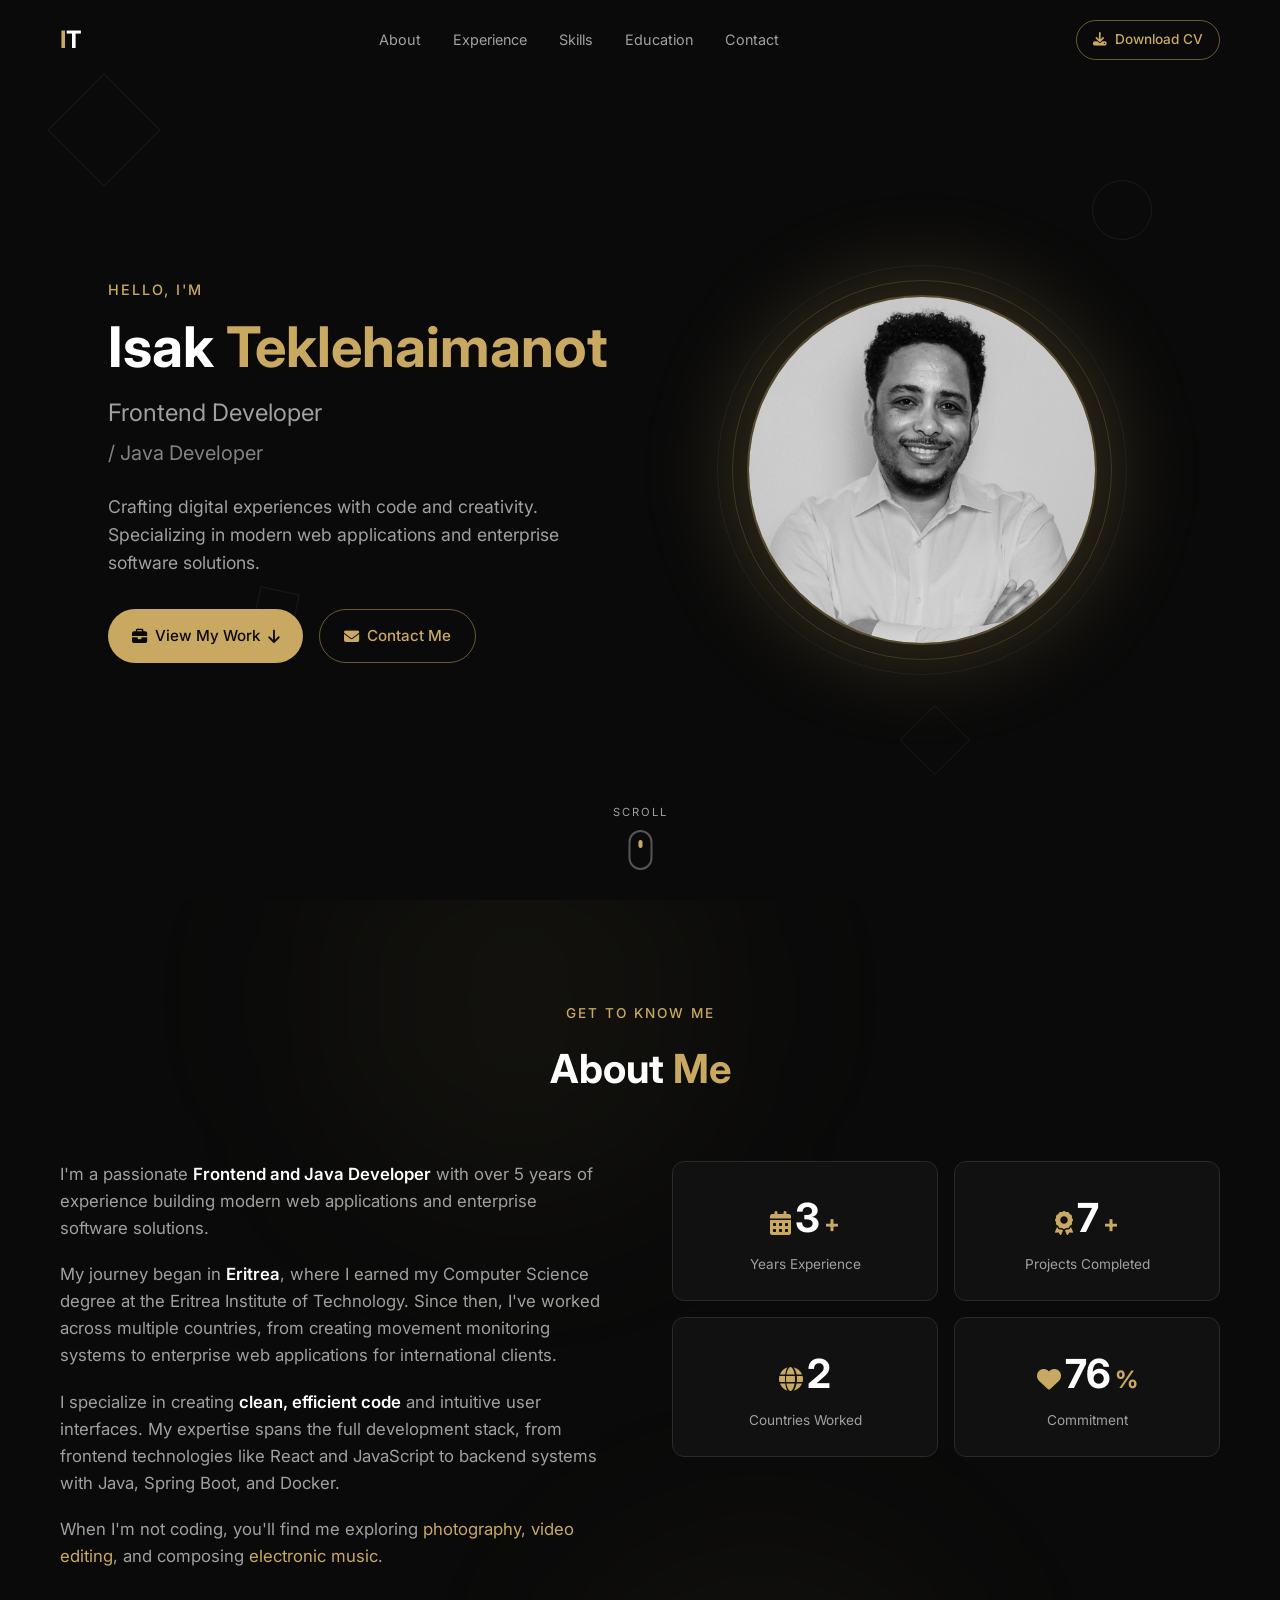
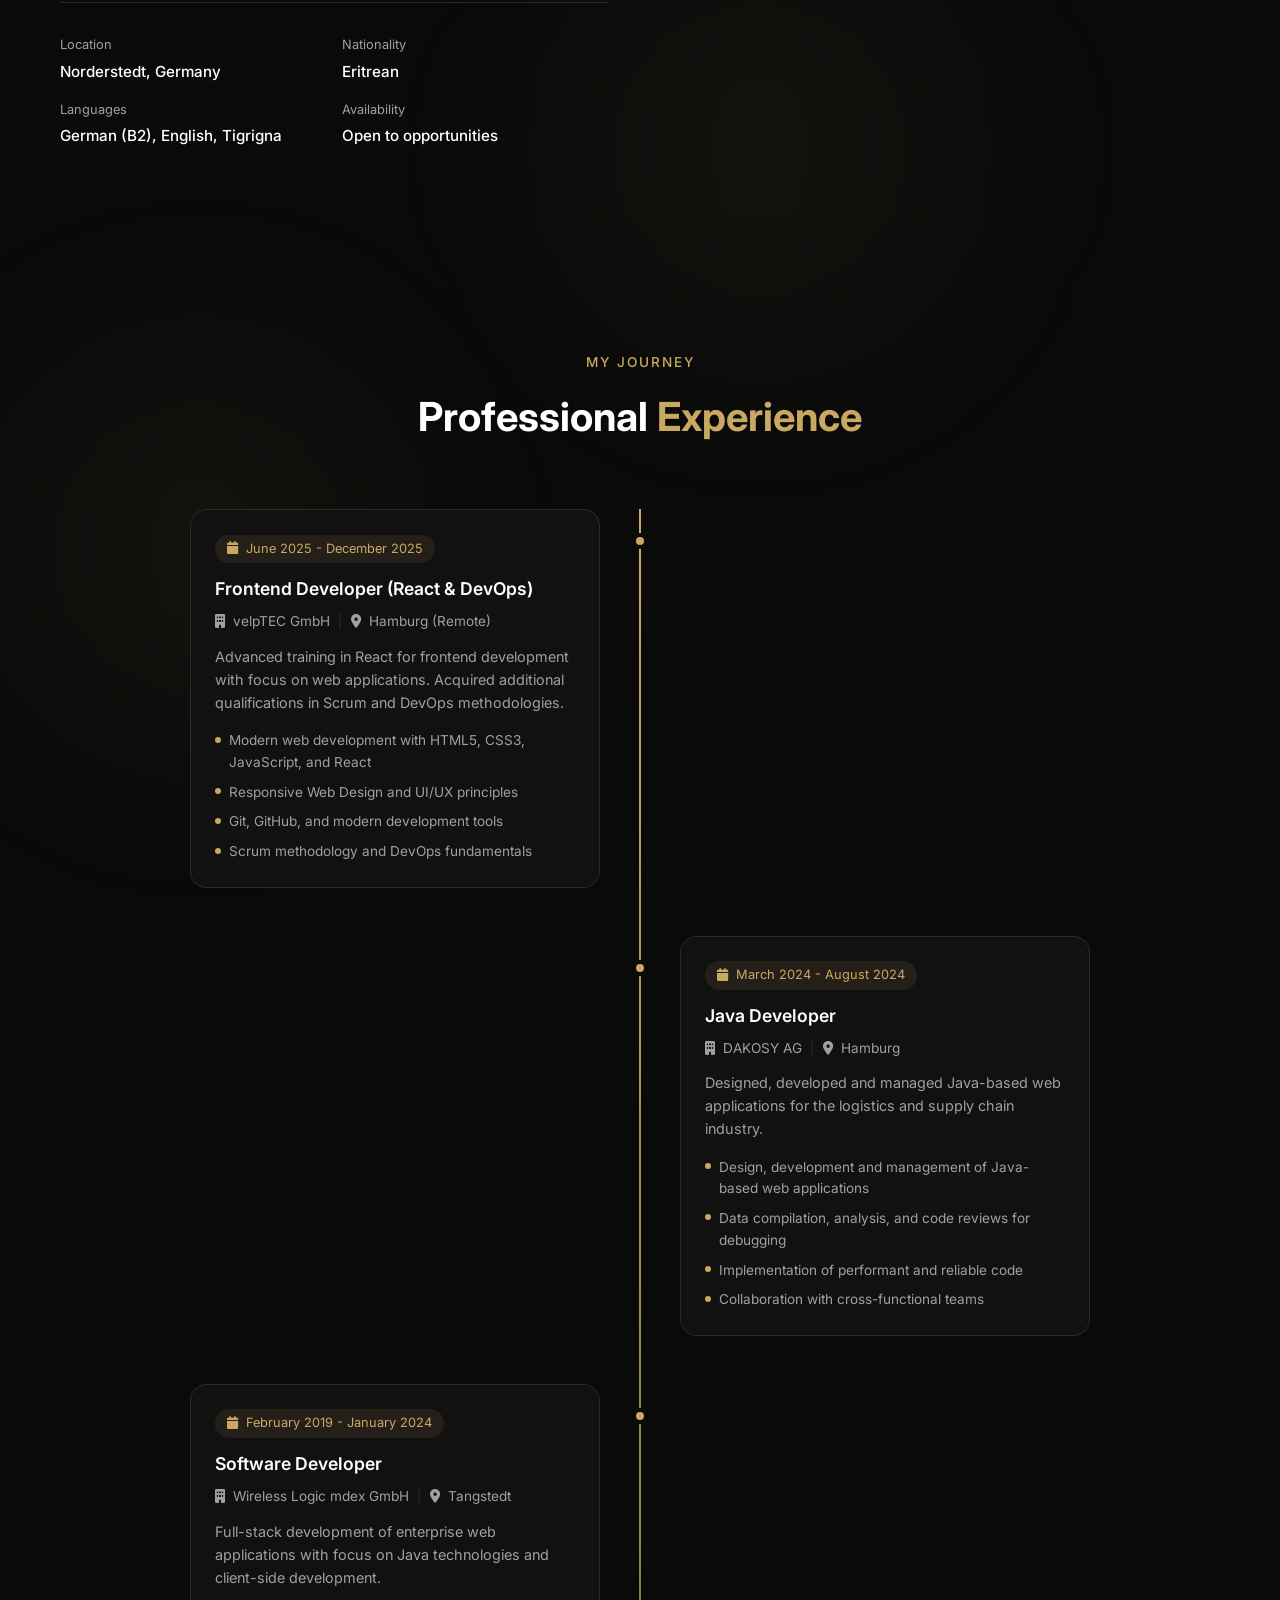
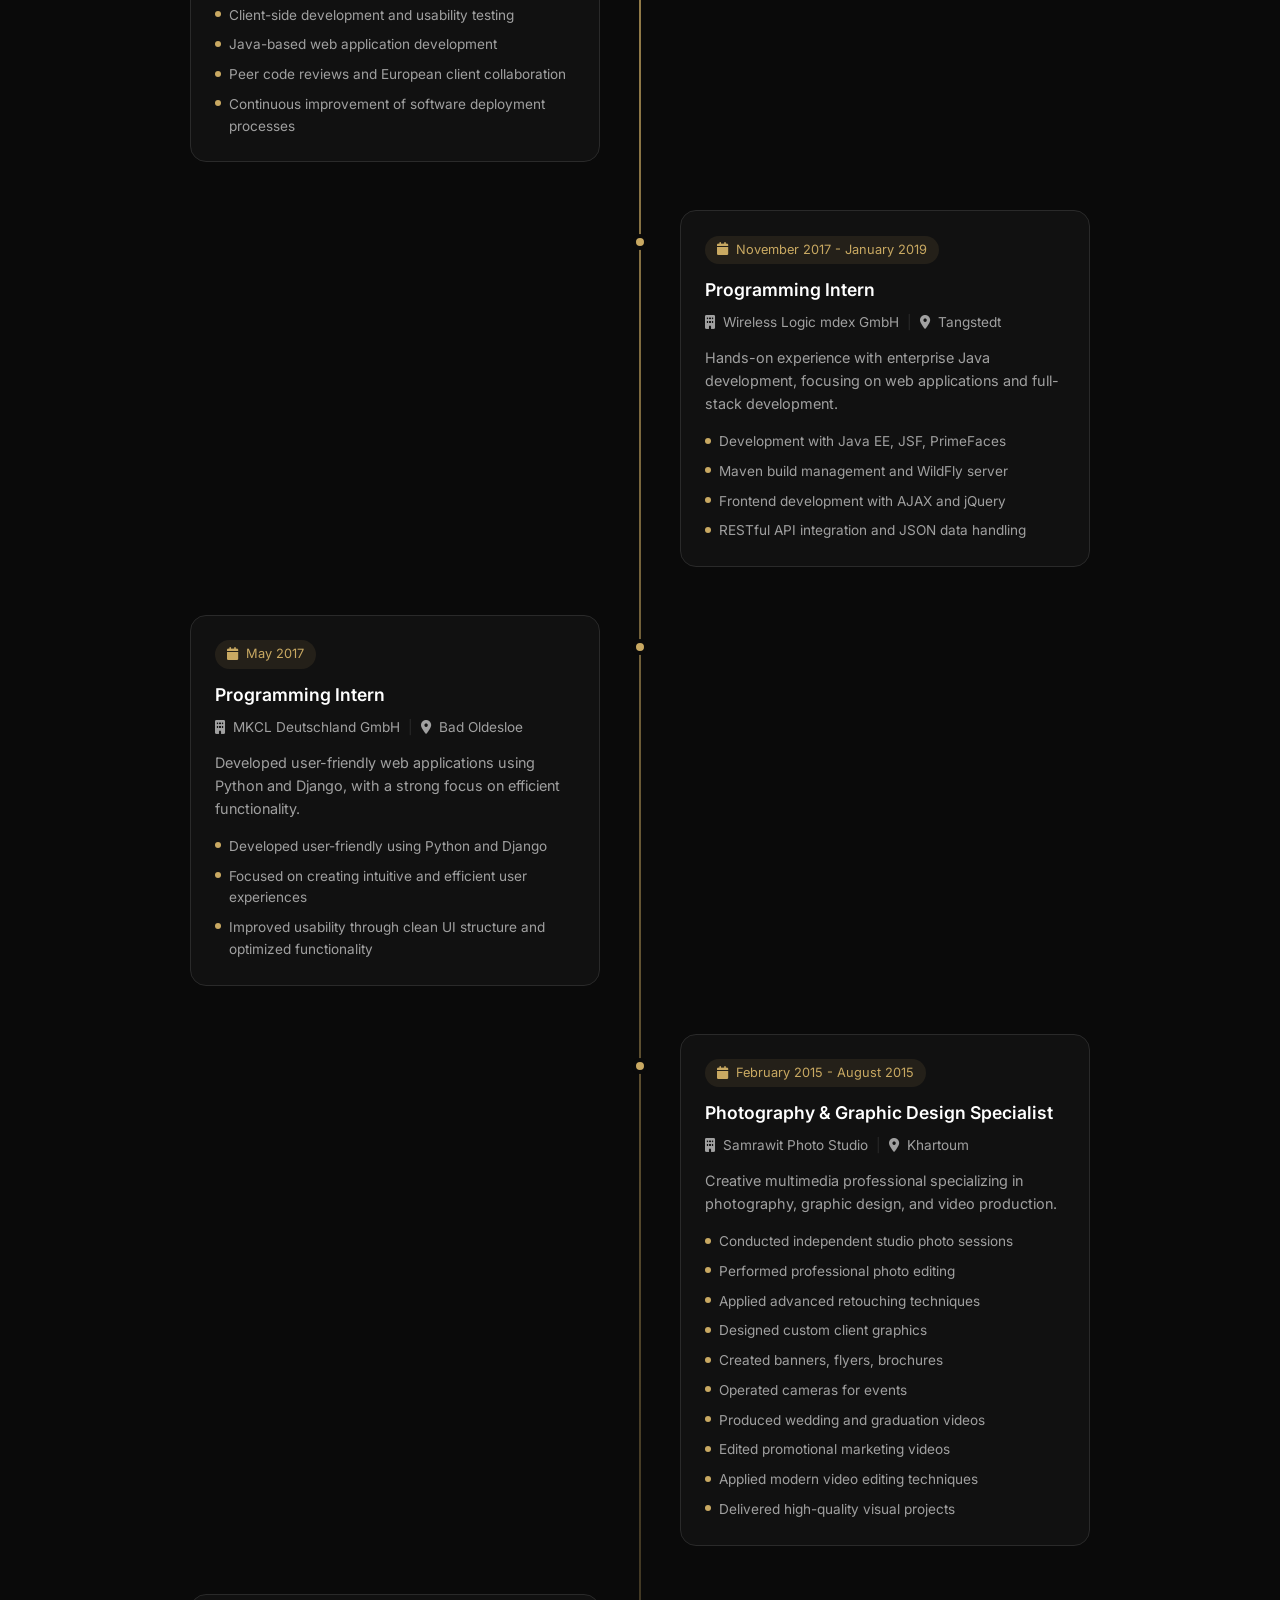
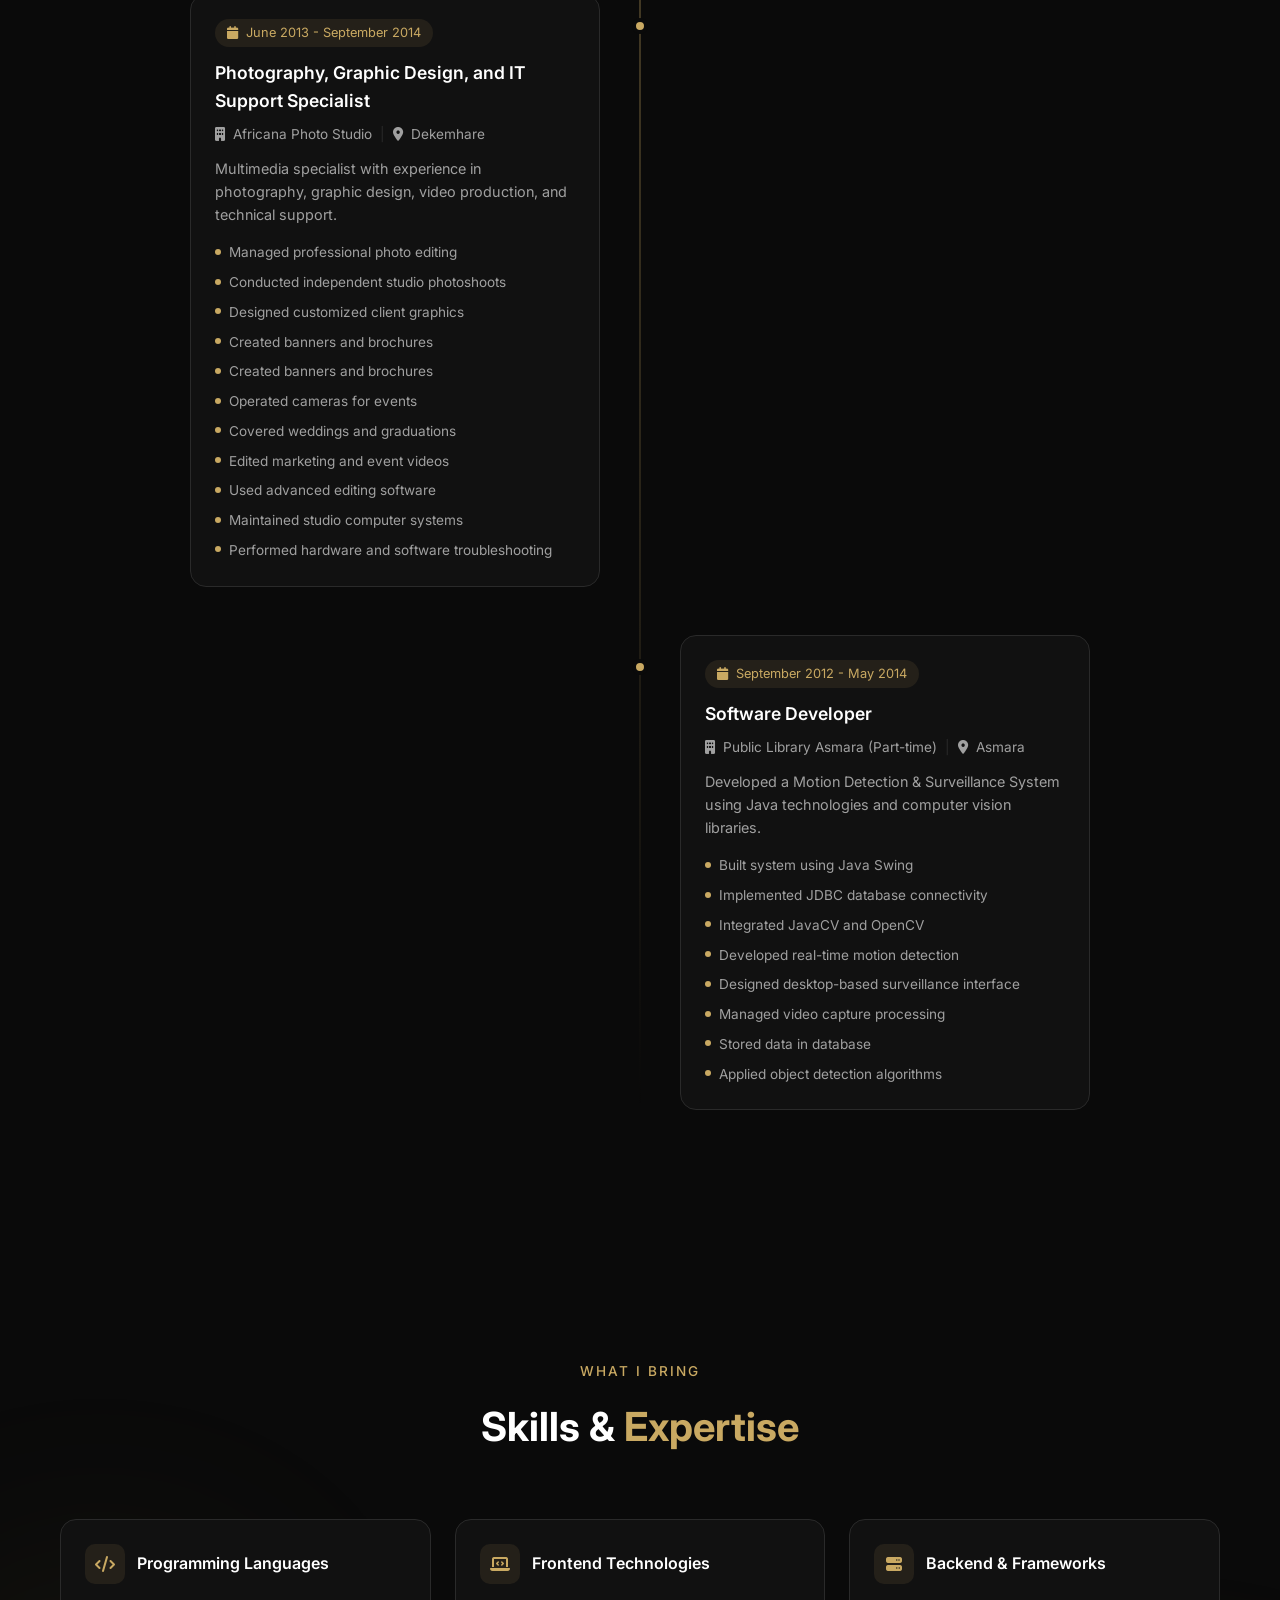
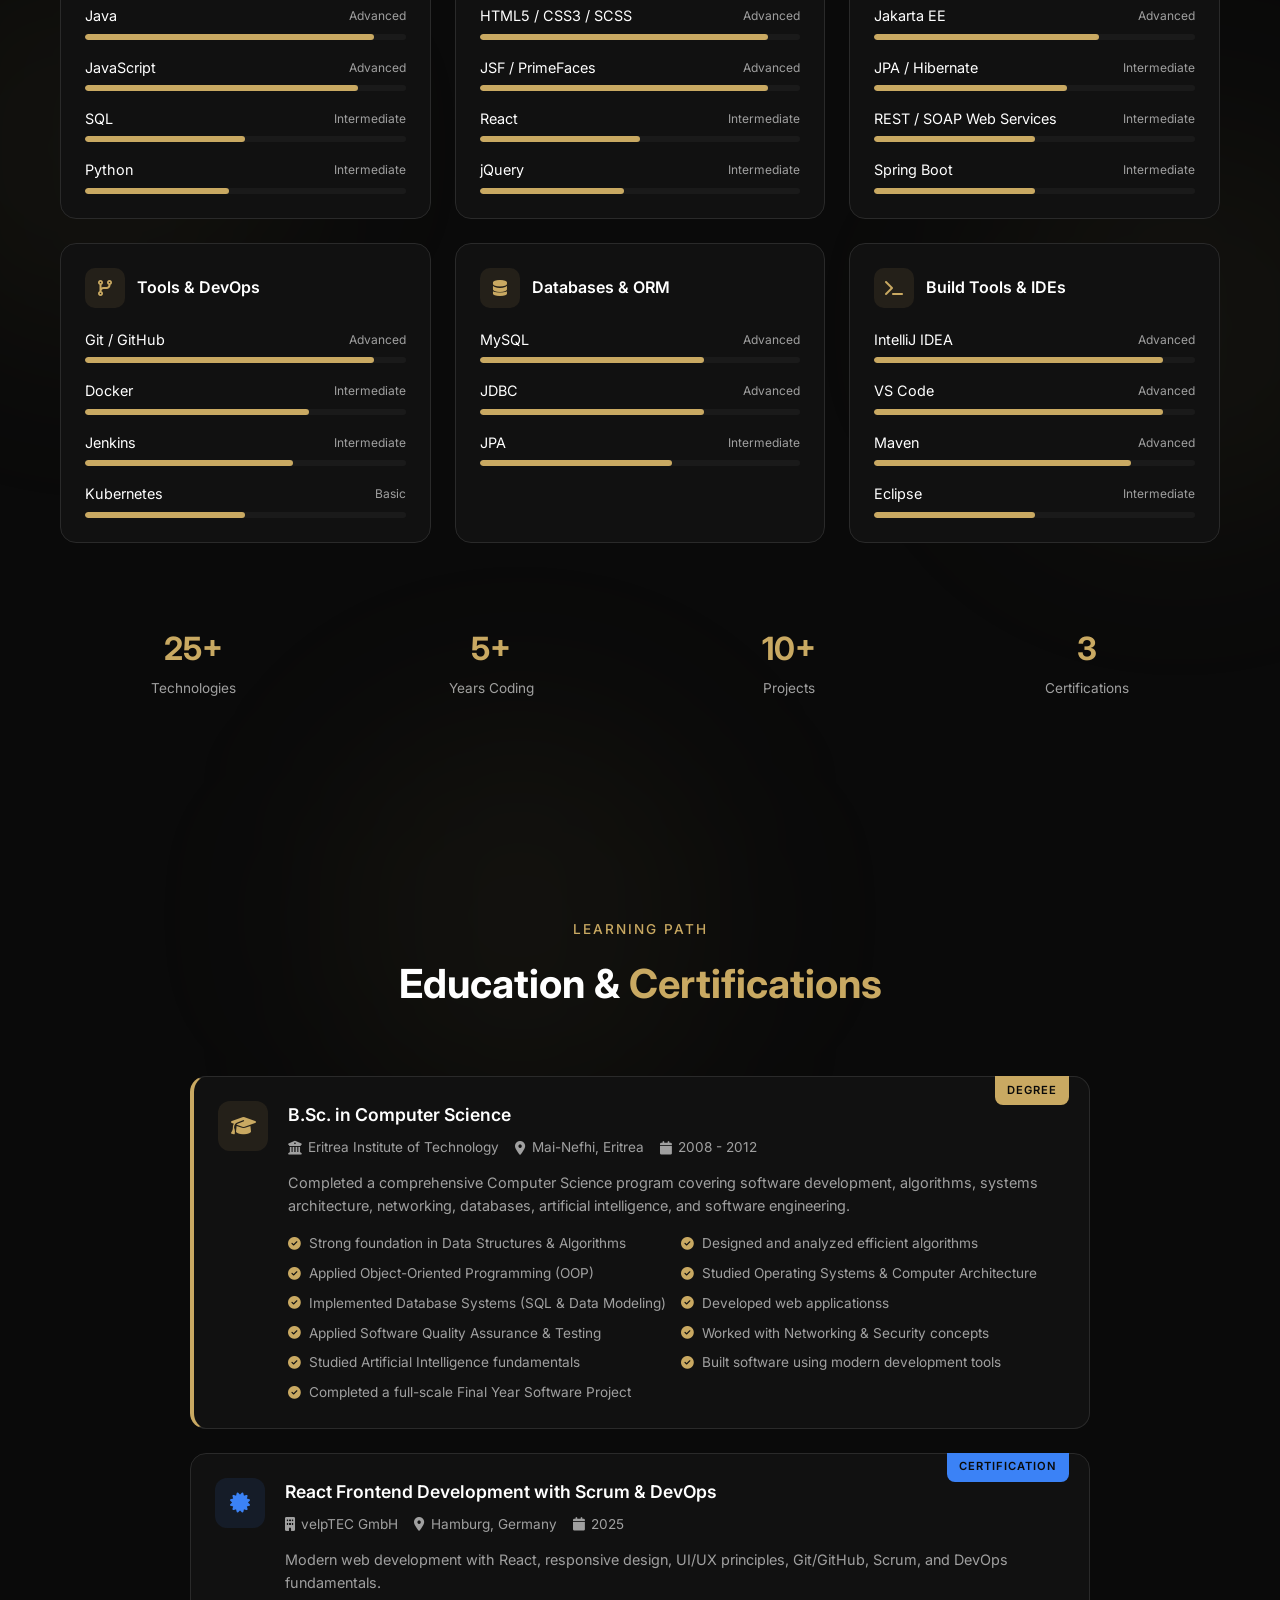
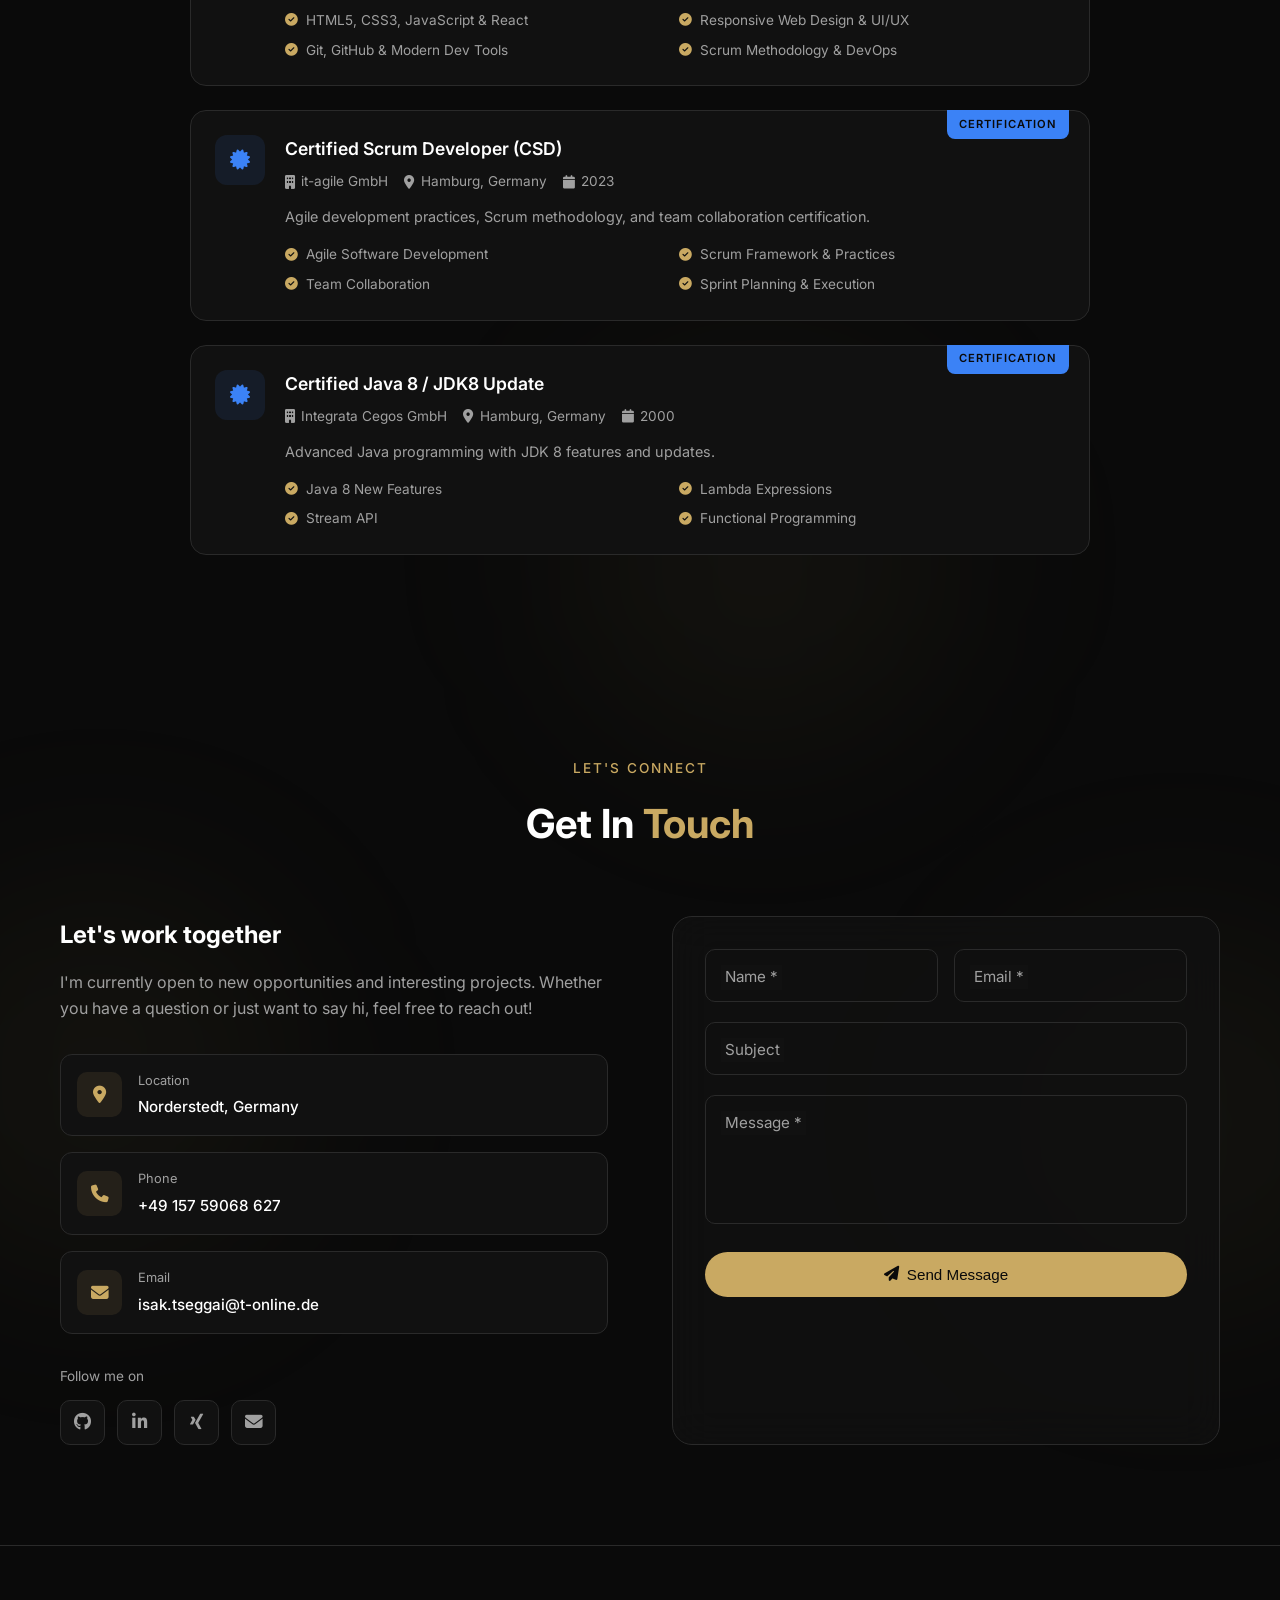
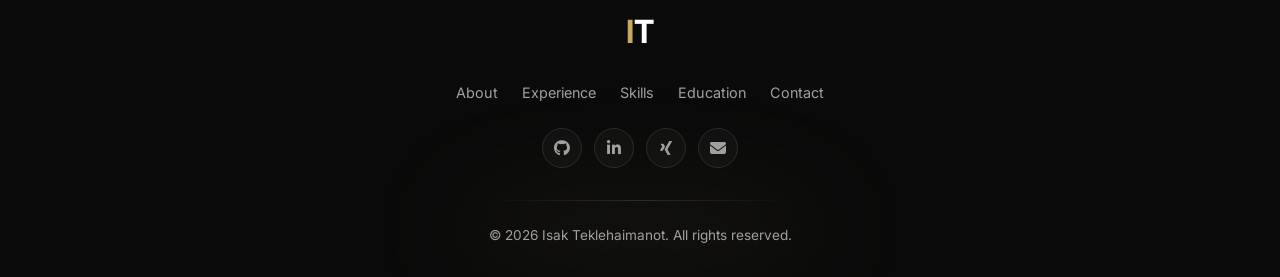
==== index.html @ fec53a7e "init project" ====
<!DOCTYPE html>
<html lang="en">

<head>
    <meta charset="UTF-8">
    <meta name="viewport" content="width=device-width, initial-scale=1.0">
    <title>Isak Teklehaimanot | Frontend & Java Developer</title>
    <meta name="description"
        content="Professional portfolio of Isak Teklehaimanot - Frontend Developer and Java Developer with 5+ years of experience">

    <!-- Google Fonts -->
    <link rel="preconnect" href="https://fonts.googleapis.com">
    <link rel="preconnect" href="https://fonts.gstatic.com" crossorigin>
    <link href="https://fonts.googleapis.com/css2?family=Inter:wght@300;400;500;600;700&display=swap" rel="stylesheet">

    <!-- Font Awesome -->
    <link rel="stylesheet" href="https://cdnjs.cloudflare.com/ajax/libs/font-awesome/6.4.0/css/all.min.css">

    <!-- AOS Animation Library -->
    <link href="https://unpkg.com/aos@2.3.1/dist/aos.css" rel="stylesheet">

    <!-- Custom CSS -->
    <link rel="stylesheet" href="css/style.css">
</head>

<body>
    <!-- Navigation -->
    <nav class="navbar" id="navbar">
        <div class="nav-container">
            <a href="#" class="nav-logo">
                <span class="gold">I</span>T
            </a>
            <ul class="nav-menu" id="navMenu">
                <li><a href="#about" class="nav-link">About</a></li>
                <li><a href="#experience" class="nav-link">Experience</a></li>
                <li><a href="#skills" class="nav-link">Skills</a></li>
                <li><a href="#education" class="nav-link">Education</a></li>
                <li><a href="#contact" class="nav-link">Contact</a></li>
            </ul>
            <a href="Lebenslauf_I.T.Teklehaimanot.pdf" download class="nav-cta">
                <i class="fas fa-download"></i> Download CV
            </a>
            <button class="nav-toggle" id="navToggle">
                <i class="fas fa-bars"></i>
            </button>
        </div>
    </nav>

    <!-- Hero Section -->
    <section class="hero" id="home">
        <canvas id="particleCanvas"></canvas>
        <div class="hero-overlay"></div>

        <!-- Floating Shapes -->
        <div class="floating-shapes">
            <div class="shape shape-1"></div>
            <div class="shape shape-2"></div>
            <div class="shape shape-3"></div>
            <div class="shape shape-4"></div>
        </div>

        <div class="hero-content">
            <div class="hero-text" data-aos="fade-right" data-aos-duration="1000">
                <span class="hero-greeting">Hello, I'm</span>
                <h1 class="hero-title">
                    Isak <span class="gold">Teklehaimanot</span>
                </h1>
                <p class="hero-role">Frontend Developer</p>
                <p class="hero-role-secondary">/ Java Developer</p>
                <p class="hero-description">
                    Crafting digital experiences with code and creativity.
                    Specializing in modern web applications and enterprise software solutions.
                </p>
                <div class="hero-buttons">
                    <a href="#experience" class="btn btn-primary">
                        <i class="fas fa-briefcase"></i> View My Work
                        <i class="fas fa-arrow-down"></i>
                    </a>
                    <a href="#contact" class="btn btn-outline">
                        <i class="fas fa-envelope"></i> Contact Me
                    </a>
                </div>
            </div>
            <div class="hero-image" data-aos="fade-left" data-aos-duration="1000" data-aos-delay="200">
                <div class="image-container">
                    <div class="image-glow"></div>
                    <img src="images/profile.jpg" alt="Isak Teklehaimanot" class="profile-img">
                    <div class="image-ring ring-1"></div>
                    <div class="image-ring ring-2"></div>
                </div>
            </div>
        </div>

        <div class="scroll-indicator">
            <span>Scroll</span>
            <div class="scroll-mouse">
                <div class="scroll-wheel"></div>
            </div>
        </div>
    </section>

    <!-- About Section -->
    <section class="about" id="about">
        <div class="bg-glow top"></div>
        <div class="bg-glow bottom"></div>

        <div class="container">
            <div class="section-header" data-aos="fade-up">
                <span class="section-subtitle">Get to Know Me</span>
                <h2 class="section-title">About <span class="gold">Me</span></h2>
            </div>

            <div class="about-content">
                <div class="about-text" data-aos="fade-right" data-aos-delay="100">
                    <p>
                        I'm a passionate <strong>Frontend and Java Developer</strong> with over 5 years of experience
                        building modern web applications and enterprise software solutions.
                    </p>
                    <p>
                        My journey began in <strong>Eritrea</strong>, where I earned my Computer Science degree at the
                        Eritrea Institute of Technology. Since then, I've worked across multiple countries, from
                        creating movement monitoring systems to enterprise web applications for international clients.
                    </p>
                    <p>
                        I specialize in creating <strong>clean, efficient code</strong> and intuitive user interfaces.
                        My expertise spans the full development stack, from frontend technologies like React and
                        JavaScript to backend systems with Java, Spring Boot, and Docker.
                    </p>
                    <p>
                        When I'm not coding, you'll find me exploring <span class="gold">photography</span>, <span
                            class="gold">video editing</span>, and composing <span class="gold">electronic music</span>.
                    </p>

                    <div class="about-info">
                        <div class="info-item">
                            <span class="info-label">Location</span>
                            <span class="info-value">Norderstedt, Germany</span>
                        </div>
                        <div class="info-item">
                            <span class="info-label">Nationality</span>
                            <span class="info-value">Eritrean</span>
                        </div>
                        <div class="info-item">
                            <span class="info-label">Languages</span>
                            <span class="info-value">German (B2), English, Tigrigna</span>
                        </div>
                        <div class="info-item">
                            <span class="info-label">Availability</span>
                            <span class="info-value gold">Open to opportunities</span>
                        </div>
                    </div>
                </div>

                <div class="about-stats">
                    <div class="stat-card" data-aos="flip-left" data-aos-delay="200">
                        <i class="fas fa-calendar-alt stat-icon"></i>
                        <div class="stat-number" data-count="5">0</div>
                        <div class="stat-suffix">+</div>
                        <div class="stat-label">Years Experience</div>
                    </div>
                    <div class="stat-card" data-aos="flip-left" data-aos-delay="300">
                        <i class="fas fa-award stat-icon"></i>
                        <div class="stat-number" data-count="10">0</div>
                        <div class="stat-suffix">+</div>
                        <div class="stat-label">Projects Completed</div>
                    </div>
                    <div class="stat-card" data-aos="flip-left" data-aos-delay="400">
                        <i class="fas fa-globe stat-icon"></i>
                        <div class="stat-number" data-count="3">0</div>
                        <div class="stat-suffix"></div>
                        <div class="stat-label">Countries Worked</div>
                    </div>
                    <div class="stat-card" data-aos="flip-left" data-aos-delay="500">
                        <i class="fas fa-heart stat-icon"></i>
                        <div class="stat-number" data-count="100">0</div>
                        <div class="stat-suffix">%</div>
                        <div class="stat-label">Commitment</div>
                    </div>
                </div>
            </div>
        </div>
    </section>

    <!-- Experience Section -->
    <section class="experience" id="experience">
        <div class="bg-glow"></div>

        <div class="container">
            <div class="section-header" data-aos="fade-up">
                <span class="section-subtitle">My Journey</span>
                <h2 class="section-title">Professional <span class="gold">Experience</span></h2>
            </div>

            <div class="timeline">
                <div class="timeline-line"></div>

                <!-- Experience 1 -->
                <div class="timeline-item" data-aos="fade-up" data-aos-delay="100">
                    <div class="timeline-node"></div>
                    <div class="timeline-card left">
                        <div class="card-header">
                            <span class="card-date"><i class="fas fa-calendar"></i> June 2025 - December 2025</span>
                        </div>
                        <h3 class="card-title">Frontend Developer (React & DevOps)</h3>
                        <div class="card-company">
                            <i class="fas fa-building"></i> velpTEC GmbH
                            <span class="separator">|</span>
                            <i class="fas fa-map-marker-alt"></i> Hamburg (Remote)
                        </div>
                        <p class="card-description">
                            Advanced training in React for frontend development with focus on web applications. Acquired
                            additional qualifications in Scrum and DevOps methodologies.
                        </p>
                        <ul class="card-highlights">
                            <li><span></span> Modern web development with HTML5, CSS3, JavaScript, and React</li>
                            <li><span></span> Responsive Web Design and UI/UX principles</li>
                            <li><span></span> Git, GitHub, and modern development tools</li>
                            <li><span></span> Scrum methodology and DevOps fundamentals</li>
                        </ul>
                    </div>
                </div>

                <!-- Experience 2 -->
                <div class="timeline-item" data-aos="fade-up" data-aos-delay="200">
                    <div class="timeline-node"></div>
                    <div class="timeline-card right">
                        <div class="card-header">
                            <span class="card-date"><i class="fas fa-calendar"></i> March 2024 - August 2024</span>
                        </div>
                        <h3 class="card-title">Java Developer</h3>
                        <div class="card-company">
                            <i class="fas fa-building"></i> DAKOSY AG
                            <span class="separator">|</span>
                            <i class="fas fa-map-marker-alt"></i> Hamburg
                        </div>
                        <p class="card-description">
                            Designed, developed and managed Java-based web applications for the logistics and supply
                            chain industry.
                        </p>
                        <ul class="card-highlights">
                            <li><span></span> Design, development and management of Java-based web applications</li>
                            <li><span></span> Data compilation, analysis, and code reviews for debugging</li>
                            <li><span></span> Implementation of performant and reliable code</li>
                            <li><span></span> Collaboration with cross-functional teams</li>
                        </ul>
                    </div>
                </div>

                <!-- Experience 3 -->
                <div class="timeline-item" data-aos="fade-up" data-aos-delay="300">
                    <div class="timeline-node"></div>
                    <div class="timeline-card left">
                        <div class="card-header">
                            <span class="card-date"><i class="fas fa-calendar"></i> February 2019 - January 2024</span>
                        </div>
                        <h3 class="card-title">Software Developer</h3>
                        <div class="card-company">
                            <i class="fas fa-building"></i> Wireless Logic mdex GmbH
                            <span class="separator">|</span>
                            <i class="fas fa-map-marker-alt"></i> Tangstedt
                        </div>
                        <p class="card-description">
                            Full-stack development of enterprise web applications with focus on Java technologies and
                            client-side development.
                        </p>
                        <ul class="card-highlights">
                            <li><span></span> Client-side development and usability testing</li>
                            <li><span></span> Java-based web application development</li>
                            <li><span></span> Peer code reviews and European client collaboration</li>
                            <li><span></span> Continuous improvement of software deployment processes</li>
                        </ul>
                    </div>
                </div>

                <!-- Experience 4 -->
                <div class="timeline-item" data-aos="fade-up" data-aos-delay="400">
                    <div class="timeline-node"></div>
                    <div class="timeline-card right">
                        <div class="card-header">
                            <span class="card-date"><i class="fas fa-calendar"></i> November 2017 - January 2019</span>
                        </div>
                        <h3 class="card-title">Programming Intern</h3>
                        <div class="card-company">
                            <i class="fas fa-building"></i> Wireless Logic mdex GmbH
                            <span class="separator">|</span>
                            <i class="fas fa-map-marker-alt"></i> Tangstedt
                        </div>
                        <p class="card-description">
                            Hands-on experience with enterprise Java development, focusing on web applications and
                            full-stack development.
                        </p>
                        <ul class="card-highlights">
                            <li><span></span> Development with Java EE, JSF, PrimeFaces</li>
                            <li><span></span> Maven build management and WildFly server</li>
                            <li><span></span> Frontend development with AJAX and jQuery</li>
                            <li><span></span> RESTful API integration and JSON data handling</li>
                        </ul>
                    </div>
                </div>

                <!-- Experience 5 -->
                <div class="timeline-item" data-aos="fade-up" data-aos-delay="400">
                    <div class="timeline-node"></div>
                    <div class="timeline-card left">
                        <div class="card-header">
                            <span class="card-date"><i class="fas fa-calendar"></i> May 2017</span>
                        </div>
                        <h3 class="card-title">Programming Intern</h3>
                        <div class="card-company">
                            <i class="fas fa-building"></i> MKCL Deutschland GmbH
                            <span class="separator">|</span>
                            <i class="fas fa-map-marker-alt"></i> Bad Oldesloe
                        </div>
                        <p class="card-description">
                            Developed user-friendly web applications using Python and Django, with a strong focus on
                            efficient functionality.
                        </p>
                        <ul class="card-highlights">
                            <li><span></span> Developed user-friendly using Python and Django</li>
                            <li><span></span> Focused on creating intuitive and efficient user experiences</li>
                            <li><span></span> Improved usability through clean UI structure and optimized functionality
                            </li>
                        </ul>
                    </div>
                </div>


                <!-- Experience 6 -->
                <div class="timeline-item" data-aos="fade-up" data-aos-delay="400">
                    <div class="timeline-node"></div>
                    <div class="timeline-card right">
                        <div class="card-header">
                            <span class="card-date"><i class="fas fa-calendar"></i> February 2015 - August 2015</span>
                        </div>
                        <h3 class="card-title">Photography & Graphic Design Specialist</h3>
                        <div class="card-company">
                            <i class="fas fa-building"></i> Samrawit Photo Studio
                            <span class="separator">|</span>
                            <i class="fas fa-map-marker-alt"></i> Khartoum
                        </div>
                        <p class="card-description">
                            Creative multimedia professional specializing in photography, graphic design, and video
                            production.
                        </p>
                        <ul class="card-highlights">
                            <li><span></span> Conducted independent studio photo sessions</li>
                            <li><span></span> Performed professional photo editing</li>
                            <li><span></span> Applied advanced retouching techniques</li>
                            <li><span></span> Designed custom client graphics</li>
                            <li><span></span> Created banners, flyers, brochures</li>
                            <li><span></span> Operated cameras for events</li>
                            <li><span></span> Produced wedding and graduation videos</li>
                            <li><span></span> Edited promotional marketing videos</li>
                            <li><span></span> Applied modern video editing techniques</li>
                            <li><span></span> Delivered high-quality visual projects</li>
                        </ul>
                    </div>
                </div>

                <!-- Experience 7 -->
                <div class="timeline-item" data-aos="fade-up" data-aos-delay="400">
                    <div class="timeline-node"></div>
                    <div class="timeline-card left">
                        <div class="card-header">
                            <span class="card-date"><i class="fas fa-calendar"></i> June 2013 - September 2014</span>
                        </div>
                        <h3 class="card-title">Photography, Graphic Design, and IT Support Specialist</h3>
                        <div class="card-company">
                            <i class="fas fa-building"></i> Africana Photo Studio
                            <span class="separator">|</span>
                            <i class="fas fa-map-marker-alt"></i> Dekemhare
                        </div>
                        <p class="card-description">
                            Multimedia specialist with experience in photography, graphic design, video production, and
                            technical support.
                        </p>
                        <ul class="card-highlights">
                            <li><span></span> Managed professional photo editing</li>
                            <li><span></span> Conducted independent studio photoshoots</li>
                            <li><span></span> Designed customized client graphics</li>
                            <li><span></span> Created banners and brochures</li>
                            <li><span></span> Created banners and brochures</li>
                            <li><span></span> Operated cameras for events</li>
                            <li><span></span> Covered weddings and graduations</li>
                            <li><span></span> Edited marketing and event videos</li>
                            <li><span></span> Used advanced editing software</li>
                            <li><span></span> Maintained studio computer systems</li>
                            <li><span></span> Performed hardware and software troubleshooting</li>
                        </ul>
                    </div>
                </div>

                <!-- Experience 8 -->
                <div class="timeline-item" data-aos="fade-up" data-aos-delay="400">
                    <div class="timeline-node"></div>
                    <div class="timeline-card right">
                        <div class="card-header">
                            <span class="card-date"><i class="fas fa-calendar"></i> September 2012 - May 2014</span>
                        </div>
                        <h3 class="card-title">Software Developer</h3>
                        <div class="card-company">
                            <i class="fas fa-building"></i> Public Library Asmara (Part-time)
                            <span class="separator">|</span>
                            <i class="fas fa-map-marker-alt"></i> Asmara
                        </div>
                        <p class="card-description">
                            Developed a Motion Detection & Surveillance System using Java technologies and computer
                            vision libraries.
                        </p>
                        <ul class="card-highlights">
                            <li><span></span> Built system using Java Swing</li>
                            <li><span></span> Implemented JDBC database connectivity</li>
                            <li><span></span> Integrated JavaCV and OpenCV</li>
                            <li><span></span> Developed real-time motion detection</li>
                            <li><span></span> Designed desktop-based surveillance interface</li>
                            <li><span></span> Managed video capture processing</li>
                            <li><span></span> Stored data in database</li>
                            <li><span></span> Applied object detection algorithms</li>
                        </ul>
                    </div>
                </div>
            </div>
        </div>
    </section>

    <!-- Skills Section -->
    <section class="skills" id="skills">
        <div class="bg-glow left"></div>
        <div class="bg-glow right"></div>

        <div class="container">
            <div class="section-header" data-aos="fade-up">
                <span class="section-subtitle">What I Bring</span>
                <h2 class="section-title">Skills & <span class="gold">Expertise</span></h2>
            </div>

            <div class="skills-grid">
                <!-- Programming Languages -->
                <div class="skill-category" data-aos="fade-up" data-aos-delay="100">
                    <div class="category-header">
                        <i class="fas fa-code category-icon"></i>
                        <h3>Programming Languages</h3>
                    </div>
                    <div class="skill-list">
                        <div class="skill-item">
                            <div class="skill-info">
                                <span class="skill-name">Java</span>
                                <span class="skill-level">Advanced</span>
                            </div>
                            <div class="skill-bar">
                                <div class="skill-progress" data-width="90"></div>
                            </div>
                        </div>
                        <div class="skill-item">
                            <div class="skill-info">
                                <span class="skill-name">JavaScript</span>
                                <span class="skill-level">Advanced</span>
                            </div>
                            <div class="skill-bar">
                                <div class="skill-progress" data-width="85"></div>
                            </div>
                        </div>

                        <div class="skill-item">
                            <div class="skill-info">
                                <span class="skill-name">SQL</span>
                                <span class="skill-level">Intermediate</span>
                            </div>
                            <div class="skill-bar">
                                <div class="skill-progress" data-width="50"></div>
                            </div>
                        </div>

                        <div class="skill-item">
                            <div class="skill-info">
                                <span class="skill-name">Python</span>
                                <span class="skill-level">Intermediate</span>
                            </div>
                            <div class="skill-bar">
                                <div class="skill-progress" data-width="45"></div>
                            </div>
                        </div>



                    </div>
                </div>

                <!-- Frontend -->
                <div class="skill-category" data-aos="fade-up" data-aos-delay="150">
                    <div class="category-header">
                        <i class="fas fa-laptop-code category-icon"></i>
                        <h3>Frontend Technologies</h3>
                    </div>
                    <div class="skill-list">
                        <div class="skill-item">
                            <div class="skill-info">
                                <span class="skill-name">HTML5 / CSS3 / SCSS</span>
                                <span class="skill-level">Advanced</span>
                            </div>
                            <div class="skill-bar">
                                <div class="skill-progress" data-width="90"></div>
                            </div>
                        </div>
                        <div class="skill-item">
                            <div class="skill-info">
                                <span class="skill-name">JSF / PrimeFaces</span>
                                <span class="skill-level">Advanced</span>
                            </div>
                            <div class="skill-bar">
                                <div class="skill-progress" data-width="90"></div>
                            </div>
                        </div>

                        <div class="skill-item">
                            <div class="skill-info">
                                <span class="skill-name">React</span>
                                <span class="skill-level">Intermediate</span>
                            </div>
                            <div class="skill-bar">
                                <div class="skill-progress" data-width="50"></div>
                            </div>
                        </div>
                        <div class="skill-item">
                            <div class="skill-info">
                                <span class="skill-name">jQuery</span>
                                <span class="skill-level">Intermediate</span>
                            </div>
                            <div class="skill-bar">
                                <div class="skill-progress" data-width="45"></div>
                            </div>
                        </div>

                    </div>
                </div>

                <!-- Backend -->
                <div class="skill-category" data-aos="fade-up" data-aos-delay="200">
                    <div class="category-header">
                        <i class="fas fa-server category-icon"></i>
                        <h3>Backend & Frameworks</h3>
                    </div>
                    <div class="skill-list">

                        <div class="skill-item">
                            <div class="skill-info">
                                <span class="skill-name">Jakarta EE</span>
                                <span class="skill-level">Advanced</span>
                            </div>
                            <div class="skill-bar">
                                <div class="skill-progress" data-width="70"></div>
                            </div>
                        </div>

                        <div class="skill-item">
                            <div class="skill-info">
                                <span class="skill-name">JPA / Hibernate</span>
                                <span class="skill-level">Intermediate</span>
                            </div>
                            <div class="skill-bar">
                                <div class="skill-progress" data-width="60"></div>
                            </div>
                        </div>


                        <div class="skill-item">
                            <div class="skill-info">
                                <span class="skill-name">REST / SOAP Web Services</span>
                                <span class="skill-level">Intermediate</span>
                            </div>
                            <div class="skill-bar">
                                <div class="skill-progress" data-width="50"></div>
                            </div>
                        </div>
                        <div class="skill-item">
                            <div class="skill-info">
                                <span class="skill-name">Spring Boot</span>
                                <span class="skill-level">Intermediate</span>
                            </div>
                            <div class="skill-bar">
                                <div class="skill-progress" data-width="50"></div>
                            </div>
                        </div>





                    </div>
                </div>

                <!-- DevOps -->
                <div class="skill-category" data-aos="fade-up" data-aos-delay="250">
                    <div class="category-header">
                        <i class="fas fa-code-branch category-icon"></i>
                        <h3>Tools & DevOps</h3>
                    </div>
                    <div class="skill-list">
                        <div class="skill-item">
                            <div class="skill-info">
                                <span class="skill-name">Git / GitHub</span>
                                <span class="skill-level">Advanced</span>
                            </div>
                            <div class="skill-bar">
                                <div class="skill-progress" data-width="90"></div>
                            </div>
                        </div>
                        <div class="skill-item">
                            <div class="skill-info">
                                <span class="skill-name">Docker</span>
                                <span class="skill-level">Intermediate</span>
                            </div>
                            <div class="skill-bar">
                                <div class="skill-progress" data-width="70"></div>
                            </div>
                        </div>
                        <div class="skill-item">
                            <div class="skill-info">
                                <span class="skill-name">Jenkins</span>
                                <span class="skill-level">Intermediate</span>
                            </div>
                            <div class="skill-bar">
                                <div class="skill-progress" data-width="65"></div>
                            </div>
                        </div>
                        <div class="skill-item">
                            <div class="skill-info">
                                <span class="skill-name">Kubernetes</span>
                                <span class="skill-level">Basic</span>
                            </div>
                            <div class="skill-bar">
                                <div class="skill-progress" data-width="50"></div>
                            </div>
                        </div>
                    </div>
                </div>

                <!-- Databases -->
                <div class="skill-category" data-aos="fade-up" data-aos-delay="300">
                    <div class="category-header">
                        <i class="fas fa-database category-icon"></i>
                        <h3>Databases & ORM</h3>
                    </div>
                    <div class="skill-list">
                        <div class="skill-item">
                            <div class="skill-info">
                                <span class="skill-name">MySQL</span>
                                <span class="skill-level">Advanced</span>
                            </div>
                            <div class="skill-bar">
                                <div class="skill-progress" data-width="70"></div>
                            </div>
                        </div>
                        <div class="skill-item">
                            <div class="skill-info">
                                <span class="skill-name">JDBC</span>
                                <span class="skill-level">Advanced</span>
                            </div>
                            <div class="skill-bar">
                                <div class="skill-progress" data-width="70"></div>
                            </div>
                        </div>
                        <div class="skill-item">
                            <div class="skill-info">
                                <span class="skill-name">JPA</span>
                                <span class="skill-level">Intermediate</span>
                            </div>
                            <div class="skill-bar">
                                <div class="skill-progress" data-width="60"></div>
                            </div>
                        </div>
                    </div>
                </div>

                <!-- IDEs -->
                <div class="skill-category" data-aos="fade-up" data-aos-delay="350">
                    <div class="category-header">
                        <i class="fas fa-terminal category-icon"></i>
                        <h3>Build Tools & IDEs</h3>
                    </div>
                    <div class="skill-list">
                        <div class="skill-item">
                            <div class="skill-info">
                                <span class="skill-name">IntelliJ IDEA</span>
                                <span class="skill-level">Advanced</span>
                            </div>
                            <div class="skill-bar">
                                <div class="skill-progress" data-width="90"></div>
                            </div>
                        </div>
                        <div class="skill-item">
                            <div class="skill-info">
                                <span class="skill-name">VS Code</span>
                                <span class="skill-level">Advanced</span>
                            </div>
                            <div class="skill-bar">
                                <div class="skill-progress" data-width="90"></div>
                            </div>
                        </div>
                        <div class="skill-item">
                            <div class="skill-info">
                                <span class="skill-name">Maven</span>
                                <span class="skill-level">Advanced</span>
                            </div>
                            <div class="skill-bar">
                                <div class="skill-progress" data-width="80"></div>
                            </div>
                        </div>
                        <div class="skill-item">
                            <div class="skill-info">
                                <span class="skill-name">Eclipse</span>
                                <span class="skill-level">Intermediate</span>
                            </div>
                            <div class="skill-bar">
                                <div class="skill-progress" data-width="50"></div>
                            </div>
                        </div>

                    </div>
                </div>
            </div>

            <!-- Skills Summary -->
            <div class="skills-summary" data-aos="fade-up" data-aos-delay="400">
                <div class="summary-item">
                    <div class="summary-number">25+</div>
                    <div class="summary-label">Technologies</div>
                </div>
                <div class="summary-item">
                    <div class="summary-number">5+</div>
                    <div class="summary-label">Years Coding</div>
                </div>
                <div class="summary-item">
                    <div class="summary-number">10+</div>
                    <div class="summary-label">Projects</div>
                </div>
                <div class="summary-item">
                    <div class="summary-number">3</div>
                    <div class="summary-label">Certifications</div>
                </div>
            </div>
        </div>
    </section>

    <!-- Education Section -->
    <section class="education" id="education">
        <div class="bg-glow top"></div>
        <div class="bg-glow bottom"></div>

        <div class="container">
            <div class="section-header" data-aos="fade-up">
                <span class="section-subtitle">Learning Path</span>
                <h2 class="section-title">Education & <span class="gold">Certifications</span></h2>
            </div>

            <div class="education-list">

                <!-- Degree -->
                <div class="education-card degree" data-aos="fade-up" data-aos-delay="100">
                    <div class="card-badge">Degree</div>
                    <div class="card-content">
                        <div class="card-icon">
                            <i class="fas fa-graduation-cap"></i>
                        </div>
                        <div class="card-details">
                            <h3 class="card-title">B.Sc. in Computer Science</h3>
                            <div class="card-meta">
                                <span><i class="fas fa-university"></i> Eritrea Institute of Technology</span>
                                <span><i class="fas fa-map-marker-alt"></i> Mai-Nefhi, Eritrea</span>
                                <span><i class="fas fa-calendar"></i> 2008 - 2012</span>
                            </div>
                            <p class="card-description">
                                Completed a comprehensive Computer Science program covering software development,
                                algorithms, systems architecture, networking, databases, artificial intelligence, and
                                software engineering.
                            </p>
                            <ul class="card-list">
                                <li><i class="fas fa-check-circle"></i> Strong foundation in Data Structures &
                                    Algorithms</li>
                                <li><i class="fas fa-check-circle"></i> Designed and analyzed efficient algorithms</li>
                                <li><i class="fas fa-check-circle"></i> Applied Object-Oriented Programming (OOP)</li>
                                <li><i class="fas fa-check-circle"></i> Studied Operating Systems & Computer
                                    Architecture</li>
                                <li><i class="fas fa-check-circle"></i> Implemented Database Systems (SQL & Data
                                    Modeling)</li>
                                <li><i class="fas fa-check-circle"></i> Developed web applicationss</li>
                                <li><i class="fas fa-check-circle"></i> Applied Software Quality Assurance & Testing
                                </li>
                                <li><i class="fas fa-check-circle"></i> Worked with Networking & Security concepts</li>
                                <li><i class="fas fa-check-circle"></i> Studied Artificial Intelligence fundamentals
                                </li>
                                <li><i class="fas fa-check-circle"></i> Built software using modern development tools
                                </li>
                                <li><i class="fas fa-check-circle"></i> Completed a full-scale Final Year Software
                                    Project</li>
                            </ul>
                        </div>
                    </div>
                </div>


                <!-- Certification 1 -->
                <div class="education-card certification" data-aos="fade-up" data-aos-delay="200">
                    <div class="card-badge">Certification</div>
                    <div class="card-content">
                        <div class="card-icon">
                            <i class="fas fa-certificate"></i>
                        </div>
                        <div class="card-details">
                            <h3 class="card-title">React Frontend Development with Scrum & DevOps</h3>
                            <div class="card-meta">
                                <span><i class="fas fa-building"></i> velpTEC GmbH</span>
                                <span><i class="fas fa-map-marker-alt"></i> Hamburg, Germany</span>
                                <span><i class="fas fa-calendar"></i> 2025</span>
                            </div>
                            <p class="card-description">
                                Modern web development with React, responsive design, UI/UX principles, Git/GitHub,
                                Scrum, and DevOps fundamentals.
                            </p>
                            <ul class="card-list">
                                <li><i class="fas fa-check-circle"></i> HTML5, CSS3, JavaScript & React</li>
                                <li><i class="fas fa-check-circle"></i> Responsive Web Design & UI/UX</li>
                                <li><i class="fas fa-check-circle"></i> Git, GitHub & Modern Dev Tools</li>
                                <li><i class="fas fa-check-circle"></i> Scrum Methodology & DevOps</li>
                            </ul>
                        </div>
                    </div>
                </div>

                <!-- Certification 2 -->
                <div class="education-card certification" data-aos="fade-up" data-aos-delay="300">
                    <div class="card-badge">Certification</div>
                    <div class="card-content">
                        <div class="card-icon">
                            <i class="fas fa-certificate"></i>
                        </div>
                        <div class="card-details">
                            <h3 class="card-title">Certified Scrum Developer (CSD)</h3>
                            <div class="card-meta">
                                <span><i class="fas fa-building"></i> it-agile GmbH</span>
                                <span><i class="fas fa-map-marker-alt"></i> Hamburg, Germany</span>
                                <span><i class="fas fa-calendar"></i> 2023</span>
                            </div>
                            <p class="card-description">
                                Agile development practices, Scrum methodology, and team collaboration certification.
                            </p>
                            <ul class="card-list">
                                <li><i class="fas fa-check-circle"></i> Agile Software Development</li>
                                <li><i class="fas fa-check-circle"></i> Scrum Framework & Practices</li>
                                <li><i class="fas fa-check-circle"></i> Team Collaboration</li>
                                <li><i class="fas fa-check-circle"></i> Sprint Planning & Execution</li>
                            </ul>
                        </div>
                    </div>
                </div>

                <!-- Certification 3 -->
                <div class="education-card certification" data-aos="fade-up" data-aos-delay="400">
                    <div class="card-badge">Certification</div>
                    <div class="card-content">
                        <div class="card-icon">
                            <i class="fas fa-certificate"></i>
                        </div>
                        <div class="card-details">
                            <h3 class="card-title">Certified Java 8 / JDK8 Update</h3>
                            <div class="card-meta">
                                <span><i class="fas fa-building"></i> Integrata Cegos GmbH</span>
                                <span><i class="fas fa-map-marker-alt"></i> Hamburg, Germany</span>
                                <span><i class="fas fa-calendar"></i> 2000</span>
                            </div>
                            <p class="card-description">
                                Advanced Java programming with JDK 8 features and updates.
                            </p>
                            <ul class="card-list">
                                <li><i class="fas fa-check-circle"></i> Java 8 New Features</li>
                                <li><i class="fas fa-check-circle"></i> Lambda Expressions</li>
                                <li><i class="fas fa-check-circle"></i> Stream API</li>
                                <li><i class="fas fa-check-circle"></i> Functional Programming</li>
                            </ul>
                        </div>
                    </div>
                </div>
            </div>
        </div>
    </section>

    <!-- Contact Section -->
    <section class="contact" id="contact">
        <div class="bg-glow left"></div>
        <div class="bg-glow right"></div>

        <div class="container">
            <div class="section-header" data-aos="fade-up">
                <span class="section-subtitle">Let's Connect</span>
                <h2 class="section-title">Get In <span class="gold">Touch</span></h2>
            </div>

            <div class="contact-content">
                <div class="contact-info" data-aos="fade-right" data-aos-delay="100">
                    <h3>Let's work together</h3>
                    <p>I'm currently open to new opportunities and interesting projects. Whether you have a question or
                        just want to say hi, feel free to reach out!</p>

                    <div class="info-cards">
                        <div class="info-card">
                            <div class="info-icon">
                                <i class="fas fa-map-marker-alt"></i>
                            </div>
                            <div class="info-details">
                                <span class="info-label">Location</span>
                                <span class="info-value">Norderstedt, Germany</span>
                            </div>
                        </div>
                        <a href="tel:+4915759068627" class="info-card">
                            <div class="info-icon">
                                <i class="fas fa-phone"></i>
                            </div>
                            <div class="info-details">
                                <span class="info-label">Phone</span>
                                <span class="info-value">+49 157 59068 627</span>
                            </div>
                        </a>
                        <a href="mailto:isak.tseggai@t-online.de" class="info-card">
                            <div class="info-icon">
                                <i class="fas fa-envelope"></i>
                            </div>
                            <div class="info-details">
                                <span class="info-label">Email</span>
                                <span class="info-value">isak.tseggai@t-online.de</span>
                            </div>
                        </a>
                    </div>

                    <div class="social-links">
                        <span class="social-label">Follow me on</span>
                        <div class="social-icons">
                            <a href="https://github.com/Isorgak" target="_blank" rel="noopener" aria-label="GitHub">
                                <i class="fab fa-github"></i>
                            </a>
                            <a href="https://www.linkedin.com/in/isak-tseggai/" target="_blank" rel="noopener"
                                aria-label="LinkedIn">
                                <i class="fab fa-linkedin-in"></i>
                            </a>
                            <a href="https://www.xing.com/profile/Isak_TsegaiTeklehaimanot/" target="_blank"
                                rel="noopener" aria-label="Xing">
                                <i class="fab fa-xing"></i>
                            </a>
                            <a href="mailto:isak.tseggai@t-online.de" aria-label="Email">
                                <i class="fas fa-envelope"></i>
                            </a>
                        </div>
                    </div>
                </div>

                <div class="contact-form-wrapper" data-aos="fade-left" data-aos-delay="200">



                    <form action="https://formspree.io/f/mnjbkjbq" method="POST" class="contact-form" id="contactForm">

                        <div class="form-row">
                            <div class="form-group">
                                <input type="text" id="name" name="name" required placeholder=" ">
                                <label for="name">Name *</label>
                            </div>

                            <div class="form-group">
                                <input type="email" id="email" name="email" required placeholder=" ">
                                <label for="email">Email *</label>
                            </div>
                        </div>

                        <div class="form-group">
                            <input type="text" id="subject" name="subject" placeholder=" ">
                            <label for="subject">Subject</label>
                        </div>

                        <div class="form-group">
                            <textarea id="message" name="message" rows="5" required placeholder=" "></textarea>
                            <label for="message">Message *</label>
                        </div>

                        <button type="submit" class="btn btn-primary btn-full">
                            <i class="fas fa-paper-plane"></i> Send Message
                        </button>

                    </form>

                    <!-- Success Message -->
                    <div class="form-success" id="formSuccess">
                        <i class="fas fa-check-circle"></i>
                        <h4>Message Sent!</h4>
                        <p>Thank you for reaching out. I'll get back to you soon.</p>
                    </div>
                </div>
            </div>
        </div>
    </section>

    <!-- Footer -->
    <footer class="footer">
        <div class="footer-glow"></div>
        <div class="container">
            <div class="footer-content">
                <a href="#" class="footer-logo">
                    <span class="gold">I</span>T
                </a>

                <nav class="footer-nav">
                    <a href="#about">About</a>
                    <a href="#experience">Experience</a>
                    <a href="#skills">Skills</a>
                    <a href="#education">Education</a>
                    <a href="#contact">Contact</a>
                </nav>

                <div class="footer-social">
                    <a href="https://github.com/Isorgak" target="_blank" rel="noopener" aria-label="GitHub">
                        <i class="fab fa-github"></i>
                    </a>
                    <a href="https://www.linkedin.com/in/isak-tseggai/" target="_blank" rel="noopener"
                        aria-label="LinkedIn">
                        <i class="fab fa-linkedin-in"></i>
                    </a>
                    <a href="https://www.xing.com/profile/Isak_TsegaiTeklehaimanot/" target="_blank" rel="noopener"
                        aria-label="Xing">
                        <i class="fab fa-xing"></i>
                    </a>

                    <a href="mailto:isak.tseggai@t-online.de" aria-label="Email">
                        <i class="fas fa-envelope"></i>
                    </a>
                </div>

                <div class="footer-divider"></div>

                <div class="footer-bottom">
                    <p>&copy; <span id="year"></span> Isak Teklehaimanot. All rights reserved.</p>
                </div>
            </div>
        </div>
    </footer>

    <!-- Back to Top Button -->
    <button class="back-to-top" id="backToTop" aria-label="Back to top">
        <i class="fas fa-arrow-up"></i>
    </button>

    <!-- AOS Animation Library -->
    <script src="https://unpkg.com/aos@2.3.1/dist/aos.js"></script>

    <!-- Custom JavaScript -->
    <script src="js/main.js"></script>
</body>

</html>
---- css/style.css ----
/* ============================================
   ISAK TEKLEHAIMANOT PORTFOLIO
   Pure HTML/CSS/JS - No Frameworks
   ============================================ */

/* CSS Variables */
:root {
    --bg-primary: #0a0a0a;
    --bg-secondary: #111111;
    --bg-card: #1a1a1a;
    --text-primary: #ffffff;
    --text-secondary: #a0a0a0;
    --gold: #c9a962;
    --gold-rgb: 201, 169, 98;
    --border: #2a2a2a;
    
    --ease-expo: cubic-bezier(0.16, 1, 0.3, 1);
    --ease-spring: cubic-bezier(0.34, 1.56, 0.64, 1);
    
    --transition-fast: 0.2s;
    --transition-normal: 0.3s;
    --transition-slow: 0.5s;
}

/* Reset & Base */
*, *::before, *::after {
    margin: 0;
    padding: 0;
    box-sizing: border-box;
}

html {
    scroll-behavior: smooth;
}

body {
    font-family: 'Inter', -apple-system, BlinkMacSystemFont, sans-serif;
    background-color: var(--bg-primary);
    color: var(--text-primary);
    line-height: 1.6;
    overflow-x: hidden;
}

a {
    text-decoration: none;
    color: inherit;
}

ul {
    list-style: none;
}

img {
    max-width: 100%;
    display: block;
}

/* Utility Classes */
.gold {
    color: var(--gold);
}

.container {
    max-width: 1200px;
    margin: 0 auto;
    padding: 0 20px;
}

/* ============================================
   NAVIGATION
   ============================================ */
.navbar {
    position: fixed;
    top: 0;
    left: 0;
    right: 0;
    z-index: 1000;
    height: 80px;
    transition: all var(--transition-normal) var(--ease-expo);
}

.navbar.scrolled {
    height: 60px;
    background: rgba(10, 10, 10, 0.9);
    backdrop-filter: blur(20px);
    border-bottom: 1px solid rgba(42, 42, 42, 0.5);
}

.nav-container {
    max-width: 1200px;
    margin: 0 auto;
    padding: 0 20px;
    height: 100%;
    display: flex;
    align-items: center;
    justify-content: space-between;
}

.nav-logo {
    font-size: 1.5rem;
    font-weight: 700;
    color: var(--text-primary);
    transition: transform var(--transition-fast);
}

.nav-logo:hover {
    transform: scale(1.05);
}

.nav-menu {
    display: flex;
    gap: 2rem;
}

.nav-link {
    font-size: 0.9rem;
    color: var(--text-secondary);
    position: relative;
    transition: color var(--transition-fast);
}

.nav-link::after {
    content: '';
    position: absolute;
    bottom: -4px;
    left: 50%;
    width: 0;
    height: 2px;
    background: var(--gold);
    transition: all var(--transition-fast) var(--ease-expo);
    transform: translateX(-50%);
}

.nav-link:hover {
    color: var(--text-primary);
}

.nav-link:hover::after {
    width: 100%;
}

.nav-cta {
    display: flex;
    align-items: center;
    gap: 0.5rem;
    padding: 0.5rem 1rem;
    font-size: 0.85rem;
    font-weight: 500;
    color: var(--gold);
    border: 1px solid rgba(var(--gold-rgb), 0.5);
    border-radius: 50px;
    transition: all var(--transition-fast);
}

.nav-cta:hover {
    background: var(--gold);
    color: var(--bg-primary);
    box-shadow: 0 0 30px rgba(var(--gold-rgb), 0.4);
}

.nav-toggle {
    display: none;
    background: none;
    border: none;
    color: var(--text-primary);
    font-size: 1.5rem;
    cursor: pointer;
}

/* ============================================
   HERO SECTION
   ============================================ */
.hero {
    position: relative;
    min-height: 100vh;
    display: flex;
    align-items: center;
    justify-content: center;
    overflow: hidden;
}

#particleCanvas {
    position: absolute;
    inset: 0;
    z-index: 0;
}

.hero-overlay {
    position: absolute;
    inset: 0;
    background: linear-gradient(to bottom, transparent, rgba(10, 10, 10, 0.5), var(--bg-primary));
    z-index: 1;
}

/* Floating Shapes */
.floating-shapes {
    position: absolute;
    inset: 0;
    z-index: 2;
    pointer-events: none;
    overflow: hidden;
}

.shape {
    position: absolute;
    border: 1px solid rgba(var(--gold-rgb), 0.1);
    animation: float 6s ease-in-out infinite;
}

.shape-1 {
    width: 80px;
    height: 80px;
    top: 10%;
    left: 5%;
    transform: rotate(45deg);
}

.shape-2 {
    width: 60px;
    height: 60px;
    top: 20%;
    right: 10%;
    border-radius: 50%;
    animation-delay: 2s;
}

.shape-3 {
    width: 40px;
    height: 40px;
    bottom: 30%;
    left: 20%;
    transform: rotate(12deg);
    animation-delay: 4s;
}

.shape-4 {
    width: 50px;
    height: 50px;
    bottom: 15%;
    right: 25%;
    transform: rotate(45deg);
    animation-delay: 1s;
    border-color: rgba(255, 255, 255, 0.05);
}

@keyframes float {
    0%, 100% { transform: translateY(0) rotate(var(--r, 0deg)); }
    50% { transform: translateY(-20px) rotate(var(--r, 0deg)); }
}

.hero-content {
    position: relative;
    z-index: 10;
    max-width: 1200px;
    margin: 0 auto;
    padding: 100px 20px 60px;
    display: grid;
    grid-template-columns: 1fr 1fr;
    gap: 4rem;
    align-items: center;
}

.hero-text {
    text-align: left;
}

.hero-greeting {
    display: inline-block;
    font-size: 0.9rem;
    font-weight: 500;
    color: var(--gold);
    text-transform: uppercase;
    letter-spacing: 2px;
    margin-bottom: 1rem;
}

.hero-title {
    font-size: 3.5rem;
    font-weight: 700;
    line-height: 1.1;
    margin-bottom: 1rem;
}

.hero-role {
    font-size: 1.5rem;
    color: var(--text-secondary);
    margin-bottom: 0.25rem;
}

.hero-role-secondary {
    font-size: 1.25rem;
    color: rgba(160, 160, 160, 0.8);
    margin-bottom: 1.5rem;
}

.hero-description {
    font-size: 1.1rem;
    color: var(--text-secondary);
    max-width: 500px;
    margin-bottom: 2rem;
}

.hero-buttons {
    display: flex;
    gap: 1rem;
    flex-wrap: wrap;
}

/* Buttons */
.btn {
    display: inline-flex;
    align-items: center;
    gap: 0.5rem;
    padding: 0.875rem 1.5rem;
    font-size: 0.95rem;
    font-weight: 500;
    border-radius: 50px;
    transition: all var(--transition-fast) var(--ease-expo);
    cursor: pointer;
    border: none;
}

.btn-primary {
    background: var(--gold);
    color: var(--bg-primary);
}

.btn-primary:hover {
    transform: translateY(-2px);
    box-shadow: 0 10px 30px rgba(var(--gold-rgb), 0.4);
}

.btn-outline {
    background: transparent;
    color: var(--gold);
    border: 1px solid rgba(var(--gold-rgb), 0.5);
}

.btn-outline:hover {
    background: var(--gold);
    color: var(--bg-primary);
}

.btn-full {
    width: 100%;
    justify-content: center;
}

/* Hero Image */
.hero-image {
    display: flex;
    justify-content: center;
}

.image-container {
    position: relative;
    width: 350px;
    height: 350px;
}

.image-glow {
    position: absolute;
    inset: -20px;
    background: rgba(var(--gold-rgb), 0.2);
    border-radius: 50%;
    filter: blur(40px);
    animation: pulse-glow 4s ease-in-out infinite;
}

@keyframes pulse-glow {
    0%, 100% { opacity: 0.5; transform: scale(1); }
    50% { opacity: 0.8; transform: scale(1.05); }
}

.profile-img {
    position: relative;
    width: 100%;
    height: 100%;
    object-fit: cover;
    border-radius: 50%;
    border: 2px solid rgba(var(--gold-rgb), 0.3);
    animation: float-img 6s ease-in-out infinite;
}

@keyframes float-img {
    0%, 100% { transform: translateY(0); }
    50% { transform: translateY(-10px); }
}

.image-ring {
    position: absolute;
    border: 1px solid;
    border-radius: 50%;
}

.ring-1 {
    inset: -15px;
    border-color: rgba(var(--gold-rgb), 0.2);
    animation: spin 20s linear infinite;
}

.ring-2 {
    inset: -30px;
    border-color: rgba(255, 255, 255, 0.05);
    animation: spin 30s linear infinite reverse;
}

@keyframes spin {
    from { transform: rotate(0deg); }
    to { transform: rotate(360deg); }
}

/* Scroll Indicator */
.scroll-indicator {
    position: absolute;
    bottom: 30px;
    left: 50%;
    transform: translateX(-50%);
    z-index: 10;
    display: flex;
    flex-direction: column;
    align-items: center;
    gap: 0.5rem;
    color: var(--text-secondary);
}

.scroll-indicator span {
    font-size: 0.7rem;
    text-transform: uppercase;
    letter-spacing: 2px;
}

.scroll-mouse {
    width: 24px;
    height: 40px;
    border: 2px solid rgba(160, 160, 160, 0.5);
    border-radius: 12px;
    display: flex;
    justify-content: center;
    padding-top: 8px;
}

.scroll-wheel {
    width: 4px;
    height: 8px;
    background: var(--gold);
    border-radius: 2px;
    animation: scroll-wheel 2s ease-in-out infinite;
}

@keyframes scroll-wheel {
    0%, 100% { transform: translateY(0); opacity: 1; }
    50% { transform: translateY(8px); opacity: 0.5; }
}

/* ============================================
   SECTION STYLES
   ============================================ */
section {
    position: relative;
    padding: 100px 0;
}

.section-header {
    text-align: center;
    margin-bottom: 60px;
}

.section-subtitle {
    display: inline-block;
    font-size: 0.85rem;
    font-weight: 500;
    color: var(--gold);
    text-transform: uppercase;
    letter-spacing: 2px;
    margin-bottom: 0.75rem;
}

.section-title {
    font-size: 2.5rem;
    font-weight: 700;
}

/* Background Glows */
.bg-glow {
    position: absolute;
    width: 400px;
    height: 400px;
    background: rgba(var(--gold-rgb), 0.05);
    border-radius: 50%;
    filter: blur(100px);
    pointer-events: none;
}

.bg-glow.top { top: -100px; left: 25%; }
.bg-glow.bottom { bottom: -100px; right: 25%; }
.bg-glow.left { top: 25%; left: -100px; }
.bg-glow.right { bottom: 25%; right: -100px; }

/* ============================================
   ABOUT SECTION
   ============================================ */
.about-content {
    display: grid;
    grid-template-columns: 1fr 1fr;
    gap: 4rem;
    align-items: start;
}

.about-text p {
    font-size: 1.05rem;
    color: var(--text-secondary);
    margin-bottom: 1.25rem;
}

.about-text strong {
    color: var(--text-primary);
    font-weight: 600;
}

.about-info {
    display: grid;
    grid-template-columns: 1fr 1fr;
    gap: 1rem;
    margin-top: 2rem;
    padding-top: 2rem;
    border-top: 1px solid var(--border);
}

.info-item {
    display: flex;
    flex-direction: column;
}

.info-label {
    font-size: 0.8rem;
    color: var(--text-secondary);
    margin-bottom: 0.25rem;
}

.info-value {
    font-size: 0.95rem;
    color: var(--text-primary);
    font-weight: 500;
}

/* Stats */
.about-stats {
    display: grid;
    grid-template-columns: 1fr 1fr;
    gap: 1rem;
}

.stat-card {
    background: var(--bg-secondary);
    border: 1px solid var(--border);
    border-radius: 12px;
    padding: 1.5rem;
    text-align: center;
    transition: all var(--transition-fast);
    position: relative;
    overflow: hidden;
}

.stat-card::before {
    content: '';
    position: absolute;
    inset: 0;
    background: linear-gradient(135deg, rgba(var(--gold-rgb), 0.05), transparent);
    opacity: 0;
    transition: opacity var(--transition-fast);
}

.stat-card:hover {
    border-color: var(--gold);
    transform: translateY(-5px);
}

.stat-card:hover::before {
    opacity: 1;
}

.stat-icon {
    font-size: 1.5rem;
    color: var(--gold);
    margin-bottom: 0.75rem;
}

.stat-number {
    display: inline;
    font-size: 2.5rem;
    font-weight: 700;
    color: var(--text-primary);
}

.stat-suffix {
    display: inline;
    font-size: 1.5rem;
    font-weight: 700;
    color: var(--gold);
}

.stat-label {
    font-size: 0.85rem;
    color: var(--text-secondary);
    margin-top: 0.25rem;
}

/* ============================================
   EXPERIENCE SECTION - TIMELINE
   ============================================ */
.timeline {
    position: relative;
    max-width: 900px;
    margin: 0 auto;
}

.timeline-line {
    position: absolute;
    left: 50%;
    top: 0;
    bottom: 0;
    width: 2px;
    background: linear-gradient(to bottom, var(--gold), transparent);
    transform: translateX(-50%);
}

.timeline-item {
    position: relative;
    margin-bottom: 3rem;
}

.timeline-node {
    position: absolute;
    left: 50%;
    top: 24px;
    width: 16px;
    height: 16px;
    background: var(--gold);
    border: 4px solid var(--bg-primary);
    border-radius: 50%;
    transform: translateX(-50%);
    z-index: 10;
    transition: all var(--transition-fast);
}

.timeline-item:hover .timeline-node {
    transform: translateX(-50%) scale(1.3);
    box-shadow: 0 0 20px rgba(var(--gold-rgb), 0.5);
}

.timeline-card {
    width: calc(50% - 40px);
    background: var(--bg-secondary);
    border: 1px solid var(--border);
    border-radius: 16px;
    padding: 1.5rem;
    transition: all var(--transition-fast);
    position: relative;
}

.timeline-card::before {
    content: '';
    position: absolute;
    inset: 0;
    background: linear-gradient(135deg, rgba(var(--gold-rgb), 0.05), transparent);
    border-radius: 16px;
    opacity: 0;
    transition: opacity var(--transition-fast);
}

.timeline-card:hover {
    border-color: var(--gold);
    transform: translateY(-5px);
    box-shadow: 0 20px 40px rgba(0, 0, 0, 0.3);
}

.timeline-card:hover::before {
    opacity: 1;
}

.timeline-card.left {
    margin-right: auto;
}

.timeline-card.right {
    margin-left: auto;
}

.card-header {
    margin-bottom: 0.75rem;
}

.card-date {
    display: inline-flex;
    align-items: center;
    gap: 0.5rem;
    font-size: 0.8rem;
    color: var(--gold);
    background: rgba(var(--gold-rgb), 0.1);
    padding: 0.25rem 0.75rem;
    border-radius: 50px;
}

.card-title {
    font-size: 1.1rem;
    font-weight: 600;
    color: var(--text-primary);
    margin-bottom: 0.5rem;
}

.card-company {
    display: flex;
    align-items: center;
    gap: 0.5rem;
    font-size: 0.85rem;
    color: var(--text-secondary);
    margin-bottom: 0.75rem;
    flex-wrap: wrap;
}

.card-company .separator {
    color: var(--border);
}

.card-description {
    font-size: 0.9rem;
    color: var(--text-secondary);
    margin-bottom: 1rem;
}

.card-highlights {
    display: grid;
    gap: 0.5rem;
}

.card-highlights li {
    display: flex;
    align-items: flex-start;
    gap: 0.5rem;
    font-size: 0.85rem;
    color: var(--text-secondary);
}

.card-highlights li span {
    width: 6px;
    height: 6px;
    background: var(--gold);
    border-radius: 50%;
    margin-top: 0.4rem;
    flex-shrink: 0;
}

/* ============================================
   SKILLS SECTION
   ============================================ */
.skills-grid {
    display: grid;
    grid-template-columns: repeat(auto-fit, minmax(350px, 1fr));
    gap: 1.5rem;
}

.skill-category {
    background: var(--bg-secondary);
    border: 1px solid var(--border);
    border-radius: 16px;
    padding: 1.5rem;
    transition: all var(--transition-fast);
}

.skill-category:hover {
    border-color: var(--gold);
}

.category-header {
    display: flex;
    align-items: center;
    gap: 0.75rem;
    margin-bottom: 1.25rem;
}

.category-icon {
    width: 40px;
    height: 40px;
    display: flex;
    align-items: center;
    justify-content: center;
    background: rgba(var(--gold-rgb), 0.1);
    color: var(--gold);
    border-radius: 10px;
    font-size: 1rem;
}

.category-header h3 {
    font-size: 1rem;
    font-weight: 600;
}

.skill-list {
    display: flex;
    flex-direction: column;
    gap: 1rem;
}

.skill-item {
    display: flex;
    flex-direction: column;
    gap: 0.4rem;
}

.skill-info {
    display: flex;
    justify-content: space-between;
    align-items: center;
}

.skill-name {
    font-size: 0.9rem;
    color: var(--text-primary);
}

.skill-level {
    font-size: 0.75rem;
    color: var(--text-secondary);
}

.skill-bar {
    height: 6px;
    background: var(--bg-card);
    border-radius: 3px;
    overflow: hidden;
}

.skill-progress {
    height: 100%;
    background: var(--gold);
    border-radius: 3px;
    width: 0;
    transition: width 1s var(--ease-expo);
}

.skill-progress.advanced { background: var(--gold); }
.skill-progress.intermediate { background: #eab308; }
.skill-progress.basic { background: #3b82f6; }

/* Skills Summary */
.skills-summary {
    display: grid;
    grid-template-columns: repeat(4, 1fr);
    gap: 2rem;
    margin-top: 4rem;
    text-align: center;
}

.summary-item {
    padding: 1rem;
}

.summary-number {
    font-size: 2rem;
    font-weight: 700;
    color: var(--gold);
    margin-bottom: 0.25rem;
}

.summary-label {
    font-size: 0.85rem;
    color: var(--text-secondary);
}

/* ============================================
   EDUCATION SECTION
   ============================================ */
.education-list {
    display: flex;
    flex-direction: column;
    gap: 1.5rem;
    max-width: 900px;
    margin: 0 auto;
}

.education-card {
    background: var(--bg-secondary);
    border: 1px solid var(--border);
    border-radius: 16px;
    padding: 1.5rem;
    position: relative;
    transition: all var(--transition-fast);
}

.education-card:hover {
    border-color: var(--gold);
    transform: translateY(-3px);
}

.education-card.degree {
    border-left: 4px solid var(--gold);
}

.card-badge {
    position: absolute;
    top: -1px;
    right: 20px;
    padding: 0.35rem 0.75rem;
    font-size: 0.7rem;
    font-weight: 600;
    text-transform: uppercase;
    letter-spacing: 1px;
    background: var(--gold);
    color: var(--bg-primary);
    border-radius: 0 0 8px 8px;
}

.education-card.certification .card-badge {
    background: #3b82f6;
}

.card-content {
    display: flex;
    gap: 1.25rem;
}

.card-icon {
    width: 50px;
    height: 50px;
    display: flex;
    align-items: center;
    justify-content: center;
    background: rgba(var(--gold-rgb), 0.1);
    color: var(--gold);
    border-radius: 12px;
    font-size: 1.25rem;
    flex-shrink: 0;
}

.education-card.certification .card-icon {
    background: rgba(59, 130, 246, 0.1);
    color: #3b82f6;
}

.card-details {
    flex: 1;
}

.card-details .card-title {
    font-size: 1.1rem;
    margin-bottom: 0.5rem;
}

.card-meta {
    display: flex;
    flex-wrap: wrap;
    gap: 1rem;
    font-size: 0.85rem;
    color: var(--text-secondary);
    margin-bottom: 0.75rem;
}

.card-meta span {
    display: flex;
    align-items: center;
    gap: 0.4rem;
}

.card-list {
    display: grid;
    grid-template-columns: repeat(2, 1fr);
    gap: 0.5rem;
    margin-top: 1rem;
}

.card-list li {
    display: flex;
    align-items: center;
    gap: 0.5rem;
    font-size: 0.85rem;
    color: var(--text-secondary);
}

.card-list li i {
    color: var(--gold);
    font-size: 0.8rem;
}

/* ============================================
   CONTACT SECTION
   ============================================ */
.contact-content {
    display: grid;
    grid-template-columns: 1fr 1fr;
    gap: 4rem;
}

.contact-info h3 {
    font-size: 1.5rem;
    margin-bottom: 1rem;
}

.contact-info > p {
    color: var(--text-secondary);
    margin-bottom: 2rem;
}

.info-cards {
    display: flex;
    flex-direction: column;
    gap: 1rem;
    margin-bottom: 2rem;
}

.info-card {
    display: flex;
    align-items: center;
    gap: 1rem;
    padding: 1rem;
    background: var(--bg-secondary);
    border: 1px solid var(--border);
    border-radius: 12px;
    transition: all var(--transition-fast);
}

.info-card:hover {
    border-color: var(--gold);
    transform: translateY(-3px);
}

.info-icon {
    width: 45px;
    height: 45px;
    display: flex;
    align-items: center;
    justify-content: center;
    background: rgba(var(--gold-rgb), 0.1);
    color: var(--gold);
    border-radius: 10px;
    font-size: 1.1rem;
}

.info-details {
    display: flex;
    flex-direction: column;
}

.social-links {
    margin-top: 2rem;
}

.social-label {
    display: block;
    font-size: 0.85rem;
    color: var(--text-secondary);
    margin-bottom: 0.75rem;
}

.social-icons {
    display: flex;
    gap: 0.75rem;
}

.social-icons a {
    width: 45px;
    height: 45px;
    display: flex;
    align-items: center;
    justify-content: center;
    background: var(--bg-secondary);
    border: 1px solid var(--border);
    border-radius: 10px;
    color: var(--text-secondary);
    font-size: 1.1rem;
    transition: all var(--transition-fast);
}

.social-icons a:hover {
    color: var(--gold);
    border-color: var(--gold);
    transform: scale(1.1) rotate(5deg);
}

/* Contact Form */
.contact-form-wrapper {
    background: rgba(17, 17, 17, 0.8);
    backdrop-filter: blur(20px);
    border: 1px solid var(--border);
    border-radius: 20px;
    padding: 2rem;
    position: relative;
}

.contact-form {
    display: flex;
    flex-direction: column;
    gap: 1.25rem;
}

.form-row {
    display: grid;
    grid-template-columns: 1fr 1fr;
    gap: 1rem;
}

.form-group {
    position: relative;
}

.form-group input,
.form-group textarea {
    width: 100%;
    padding: 1rem;
    background: transparent;
    border: 1px solid var(--border);
    border-radius: 10px;
    color: var(--text-primary);
    font-size: 0.95rem;
    font-family: inherit;
    transition: all var(--transition-fast);
}

.form-group textarea {
    resize: none;
    min-height: 120px;
}

.form-group label {
    position: absolute;
    left: 1rem;
    top: 1rem;
    color: var(--text-secondary);
    font-size: 0.95rem;
    pointer-events: none;
    transition: all var(--transition-fast);
    background: var(--bg-secondary);
    padding: 0 0.25rem;
}

.form-group input:focus,
.form-group textarea:focus,
.form-group input:not(:placeholder-shown),
.form-group textarea:not(:placeholder-shown) {
    border-color: var(--gold);
    outline: none;
}

.form-group input:focus + label,
.form-group textarea:focus + label,
.form-group input:not(:placeholder-shown) + label,
.form-group textarea:not(:placeholder-shown) + label {
    top: -0.5rem;
    left: 0.75rem;
    font-size: 0.75rem;
    color: var(--gold);
}

/* Form Success */
.form-success {
    position: absolute;
    inset: 0;
    background: rgba(17, 17, 17, 0.98);
    border-radius: 20px;
    display: flex;
    flex-direction: column;
    align-items: center;
    justify-content: center;
    text-align: center;
    padding: 2rem;
    opacity: 0;
    visibility: hidden;
    transition: all var(--transition-normal);
}

.form-success.show {
    opacity: 1;
    visibility: visible;
}

.form-success i {
    font-size: 4rem;
    color: var(--gold);
    margin-bottom: 1rem;
}

.form-success h4 {
    font-size: 1.5rem;
    margin-bottom: 0.5rem;
}

.form-success p {
    color: var(--text-secondary);
}

/* ============================================
   FOOTER
   ============================================ */
.footer {
    position: relative;
    padding: 60px 0 30px;
    border-top: 1px solid var(--border);
}

.footer-glow {
    position: absolute;
    bottom: 0;
    left: 50%;
    transform: translateX(-50%);
    width: 400px;
    height: 100px;
    background: rgba(var(--gold-rgb), 0.05);
    border-radius: 50%;
    filter: blur(50px);
}

.footer-content {
    display: flex;
    flex-direction: column;
    align-items: center;
    text-align: center;
}

.footer-logo {
    font-size: 2rem;
    font-weight: 700;
    margin-bottom: 1.5rem;
}

.footer-nav {
    display: flex;
    flex-wrap: wrap;
    justify-content: center;
    gap: 1.5rem;
    margin-bottom: 1.5rem;
}

.footer-nav a {
    font-size: 0.9rem;
    color: var(--text-secondary);
    position: relative;
    transition: color var(--transition-fast);
}

.footer-nav a::after {
    content: '';
    position: absolute;
    bottom: -2px;
    left: 50%;
    width: 0;
    height: 1px;
    background: var(--gold);
    transition: all var(--transition-fast);
    transform: translateX(-50%);
}

.footer-nav a:hover {
    color: var(--gold);
}

.footer-nav a:hover::after {
    width: 100%;
}

.footer-social {
    display: flex;
    gap: 0.75rem;
    margin-bottom: 2rem;
}

.footer-social a {
    width: 40px;
    height: 40px;
    display: flex;
    align-items: center;
    justify-content: center;
    background: var(--bg-secondary);
    border: 1px solid var(--border);
    border-radius: 50%;
    color: var(--text-secondary);
    transition: all var(--transition-fast);
}

.footer-social a:hover {
    color: var(--gold);
    border-color: var(--gold);
    transform: scale(1.1) rotate(360deg);
}

.footer-divider {
    width: 100%;
    max-width: 300px;
    height: 1px;
    background: linear-gradient(to right, transparent, var(--border), transparent);
    margin-bottom: 1.5rem;
}

.footer-bottom {
    display: flex;
    flex-direction: column;
    gap: 0.5rem;
}

.footer-bottom p {
    font-size: 0.85rem;
    color: var(--text-secondary);
}

.footer-tagline {
    display: flex;
    align-items: center;
    justify-content: center;
    gap: 0.3rem;
}

.footer-tagline i {
    color: var(--gold);
}

/* ============================================
   BACK TO TOP BUTTON
   ============================================ */
.back-to-top {
    position: fixed;
    bottom: 30px;
    right: 30px;
    width: 45px;
    height: 45px;
    background: var(--gold);
    color: var(--bg-primary);
    border: none;
    border-radius: 50%;
    font-size: 1rem;
    cursor: pointer;
    opacity: 0;
    visibility: hidden;
    transform: translateY(20px);
    transition: all var(--transition-fast);
    z-index: 999;
    display: flex;
    align-items: center;
    justify-content: center;
}

.back-to-top.visible {
    opacity: 1;
    visibility: visible;
    transform: translateY(0);
}

.back-to-top:hover {
    transform: translateY(-3px);
    box-shadow: 0 10px 30px rgba(var(--gold-rgb), 0.4);
}

/* ============================================
   RESPONSIVE DESIGN
   ============================================ */
@media (max-width: 1024px) {
    .hero-content {
        grid-template-columns: 1fr;
        text-align: center;
        gap: 3rem;
    }
    
    .hero-text {
        text-align: center;
    }
    
    .hero-description {
        margin-left: auto;
        margin-right: auto;
    }
    
    .hero-buttons {
        justify-content: center;
    }
    
    .hero-image {
        order: -1;
    }
    
    .image-container {
        width: 280px;
        height: 280px;
    }
    
    .about-content,
    .contact-content {
        grid-template-columns: 1fr;
        gap: 3rem;
    }
    
    .timeline-line {
        left: 20px;
    }
    
    .timeline-node {
        left: 20px;
    }
    
    .timeline-card {
        width: calc(100% - 60px);
        margin-left: 50px !important;
    }
    
    .skills-summary {
        grid-template-columns: repeat(2, 1fr);
    }
}

@media (max-width: 768px) {
    .nav-menu,
    .nav-cta {
        display: none;
    }
    
    .nav-toggle {
        display: block;
    }
    
    .hero-title {
        font-size: 2.5rem;
    }
    
    .hero-role {
        font-size: 1.25rem;
    }
    
    .section-title {
        font-size: 2rem;
    }
    
    .about-stats {
        grid-template-columns: 1fr 1fr;
    }
    
    .skills-grid {
        grid-template-columns: 1fr;
    }
    
    .skills-summary {
        grid-template-columns: repeat(2, 1fr);
        gap: 1rem;
    }
    
    .card-list {
        grid-template-columns: 1fr;
    }
    
    .form-row {
        grid-template-columns: 1fr;
    }
    
    .about-info {
        grid-template-columns: 1fr;
    }
}

@media (max-width: 480px) {
    .hero-title {
        font-size: 2rem;
    }
    
    .image-container {
        width: 220px;
        height: 220px;
    }
    
    .stat-card {
        padding: 1rem;
    }
    
    .stat-number {
        font-size: 2rem;
    }
    
    .skills-summary {
        grid-template-columns: 1fr 1fr;
    }
    
    .summary-number {
        font-size: 1.5rem;
    }
}

/* ============================================
   ANIMATIONS & EFFECTS
   ============================================ */
@keyframes fadeIn {
    from { opacity: 0; transform: translateY(20px); }
    to { opacity: 1; transform: translateY(0); }
}

.fade-in {
    animation: fadeIn 0.6s var(--ease-expo) forwards;
}

/* Selection */
::selection {
    background: var(--gold);
    color: var(--bg-primary);
}

/* Scrollbar */
::-webkit-scrollbar {
    width: 8px;
}

::-webkit-scrollbar-track {
    background: var(--bg-primary);
}

::-webkit-scrollbar-thumb {
    background: var(--border);
    border-radius: 4px;
}

::-webkit-scrollbar-thumb:hover {
    background: var(--gold);
}

/* Reduced Motion */
@media (prefers-reduced-motion: reduce) {
    *, *::before, *::after {
        animation-duration: 0.01ms !important;
        animation-iteration-count: 1 !important;
        transition-duration: 0.01ms !important;
    }
}
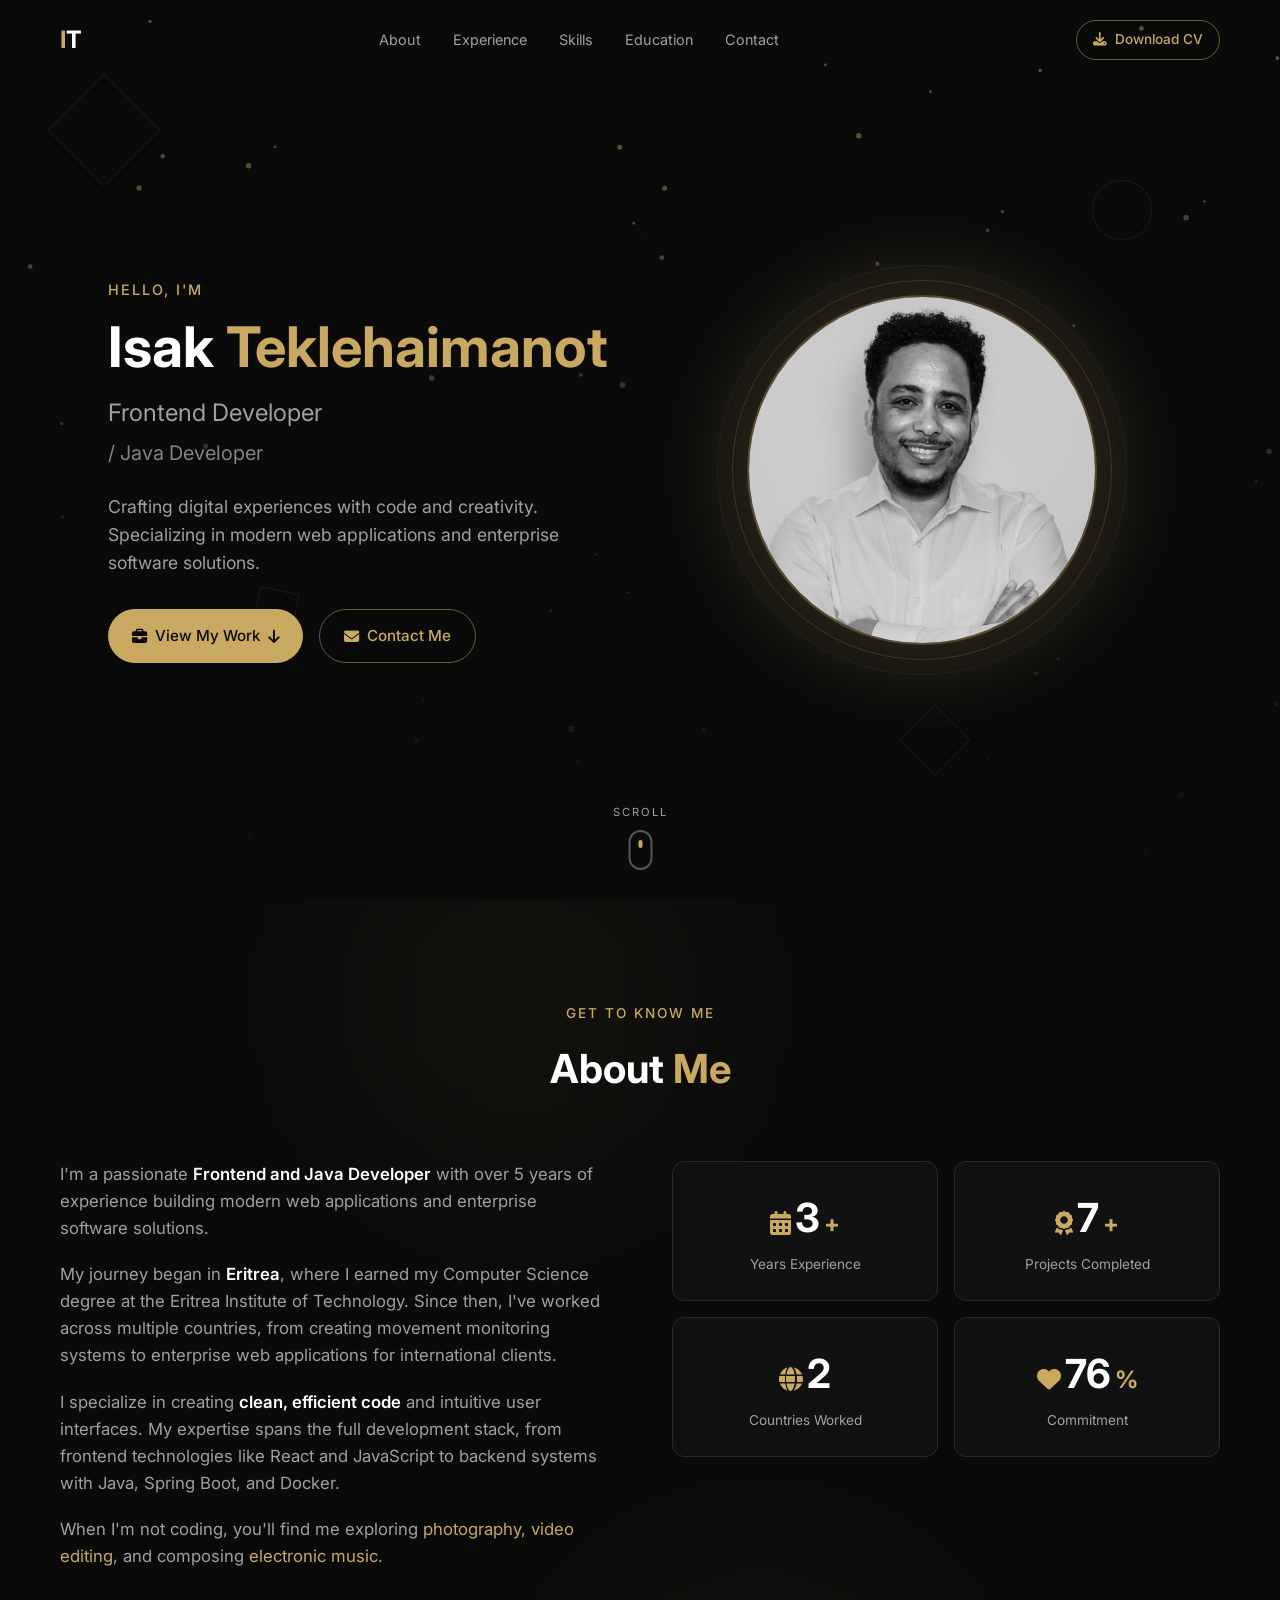
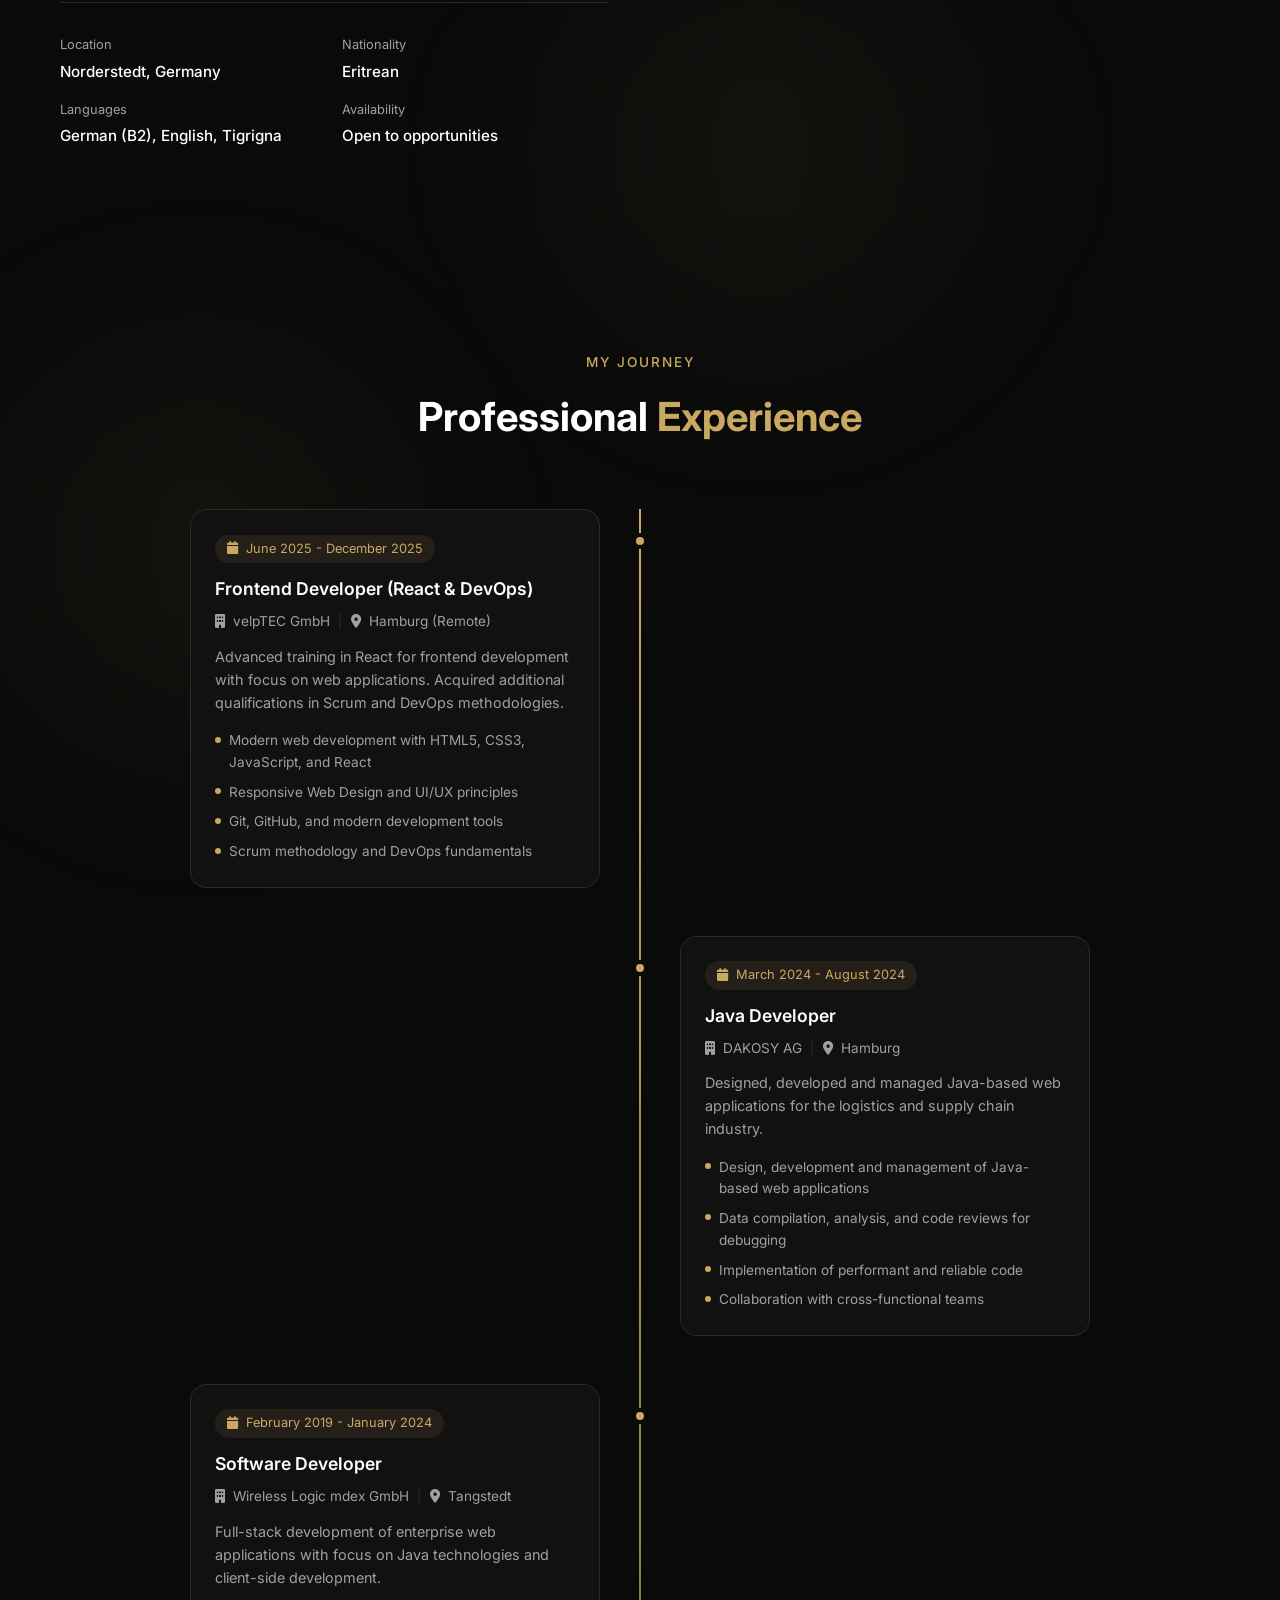
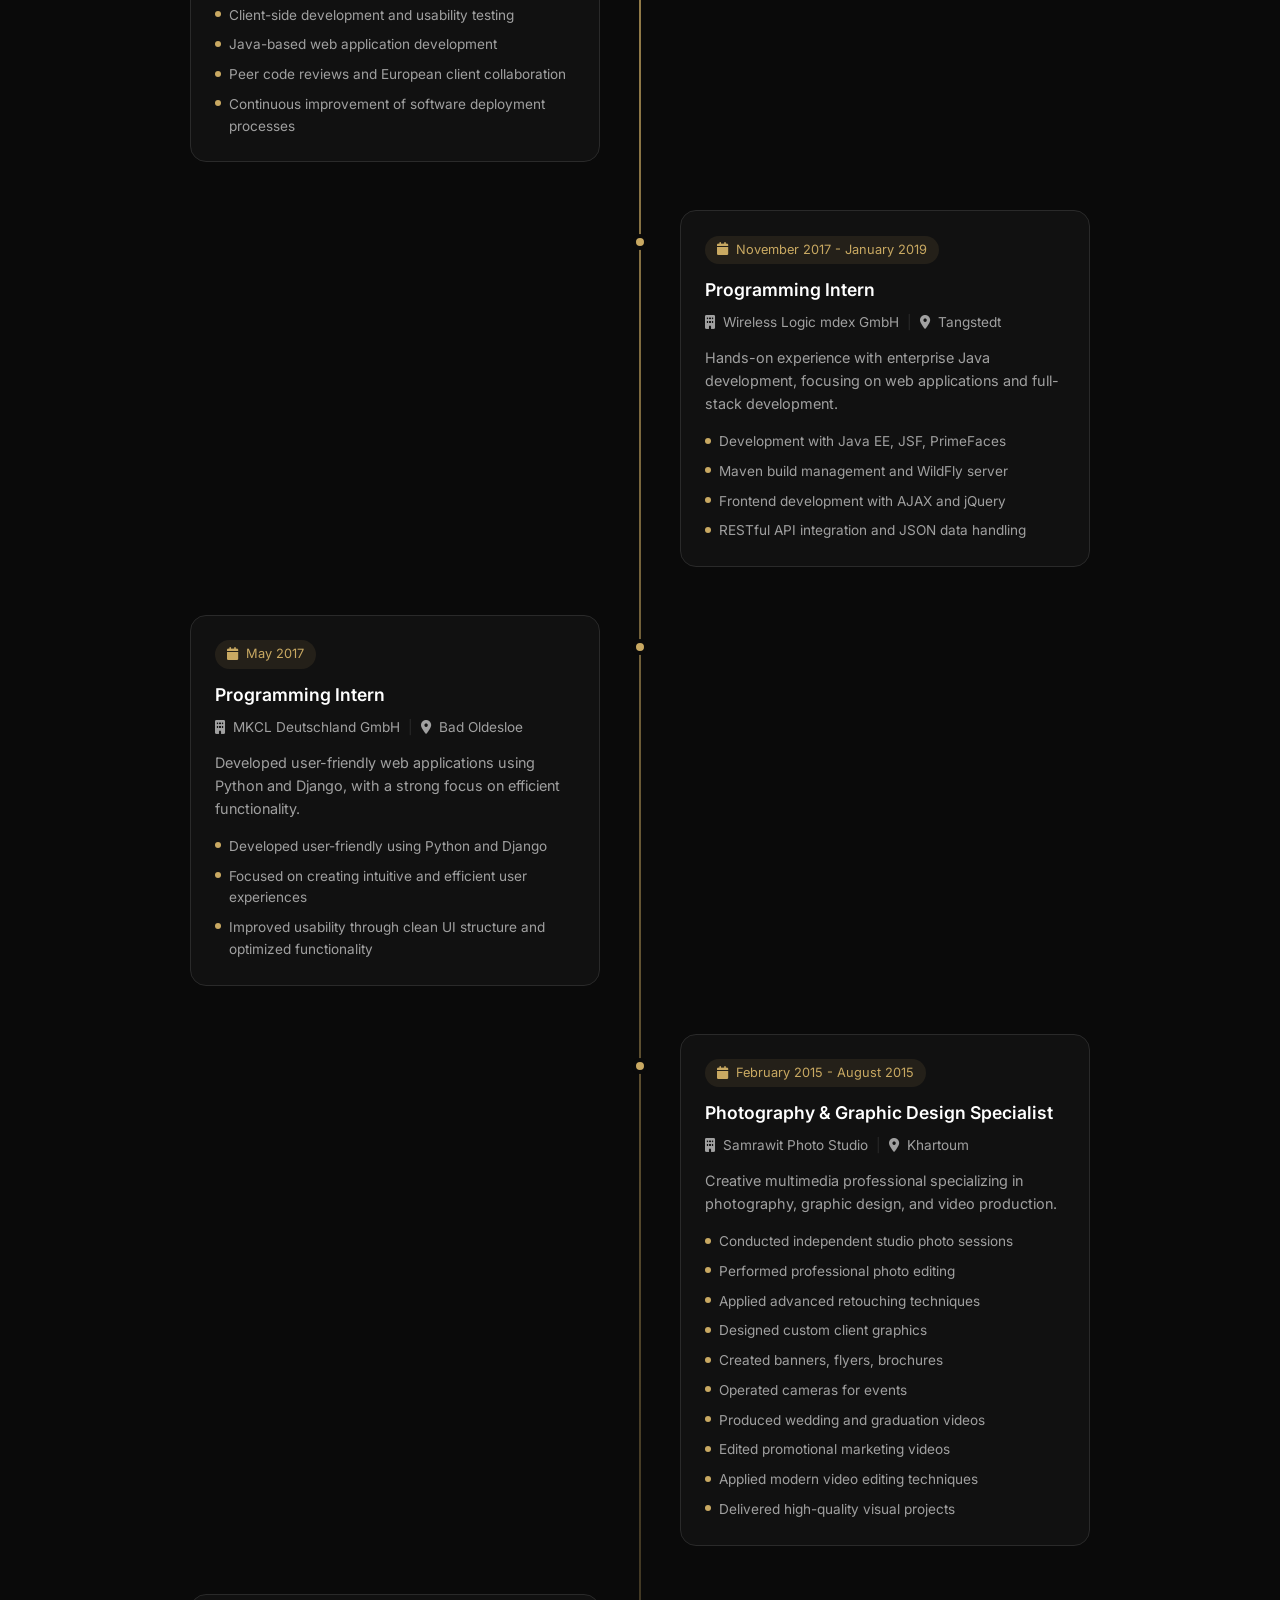
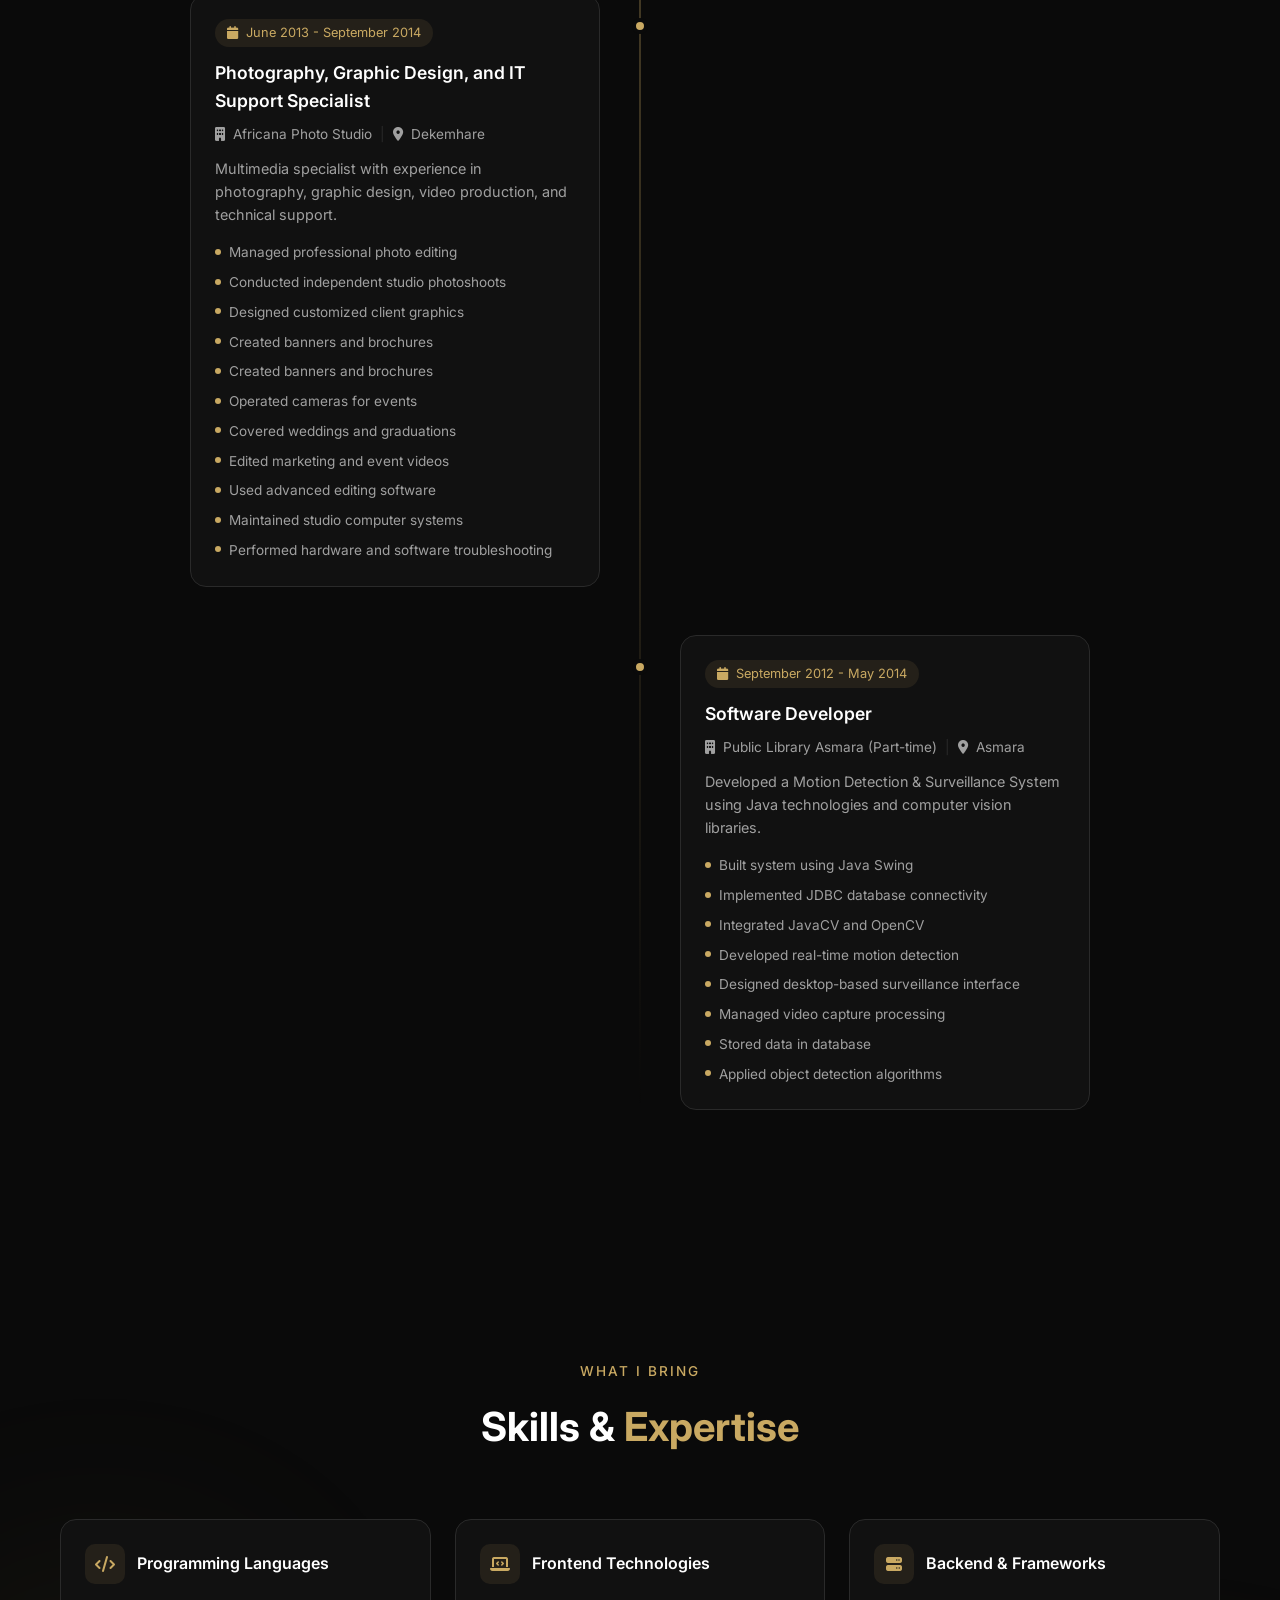
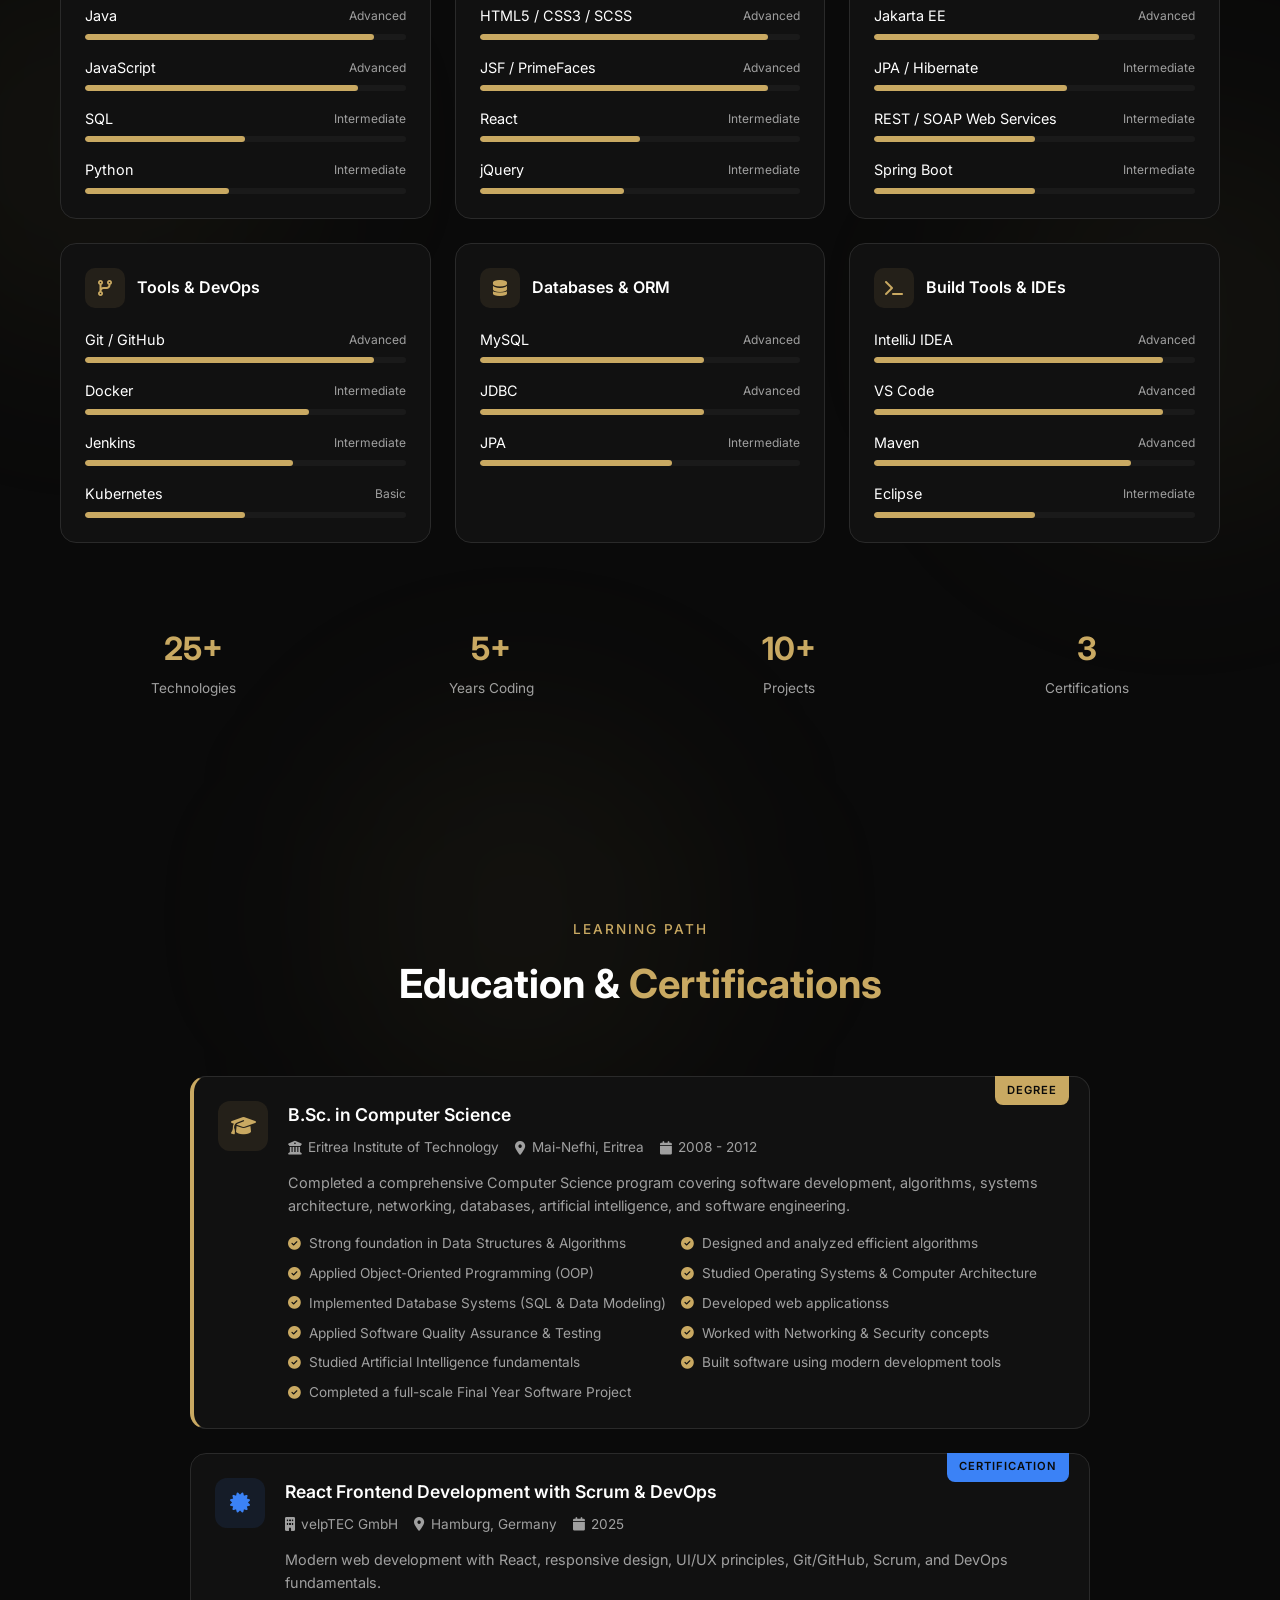
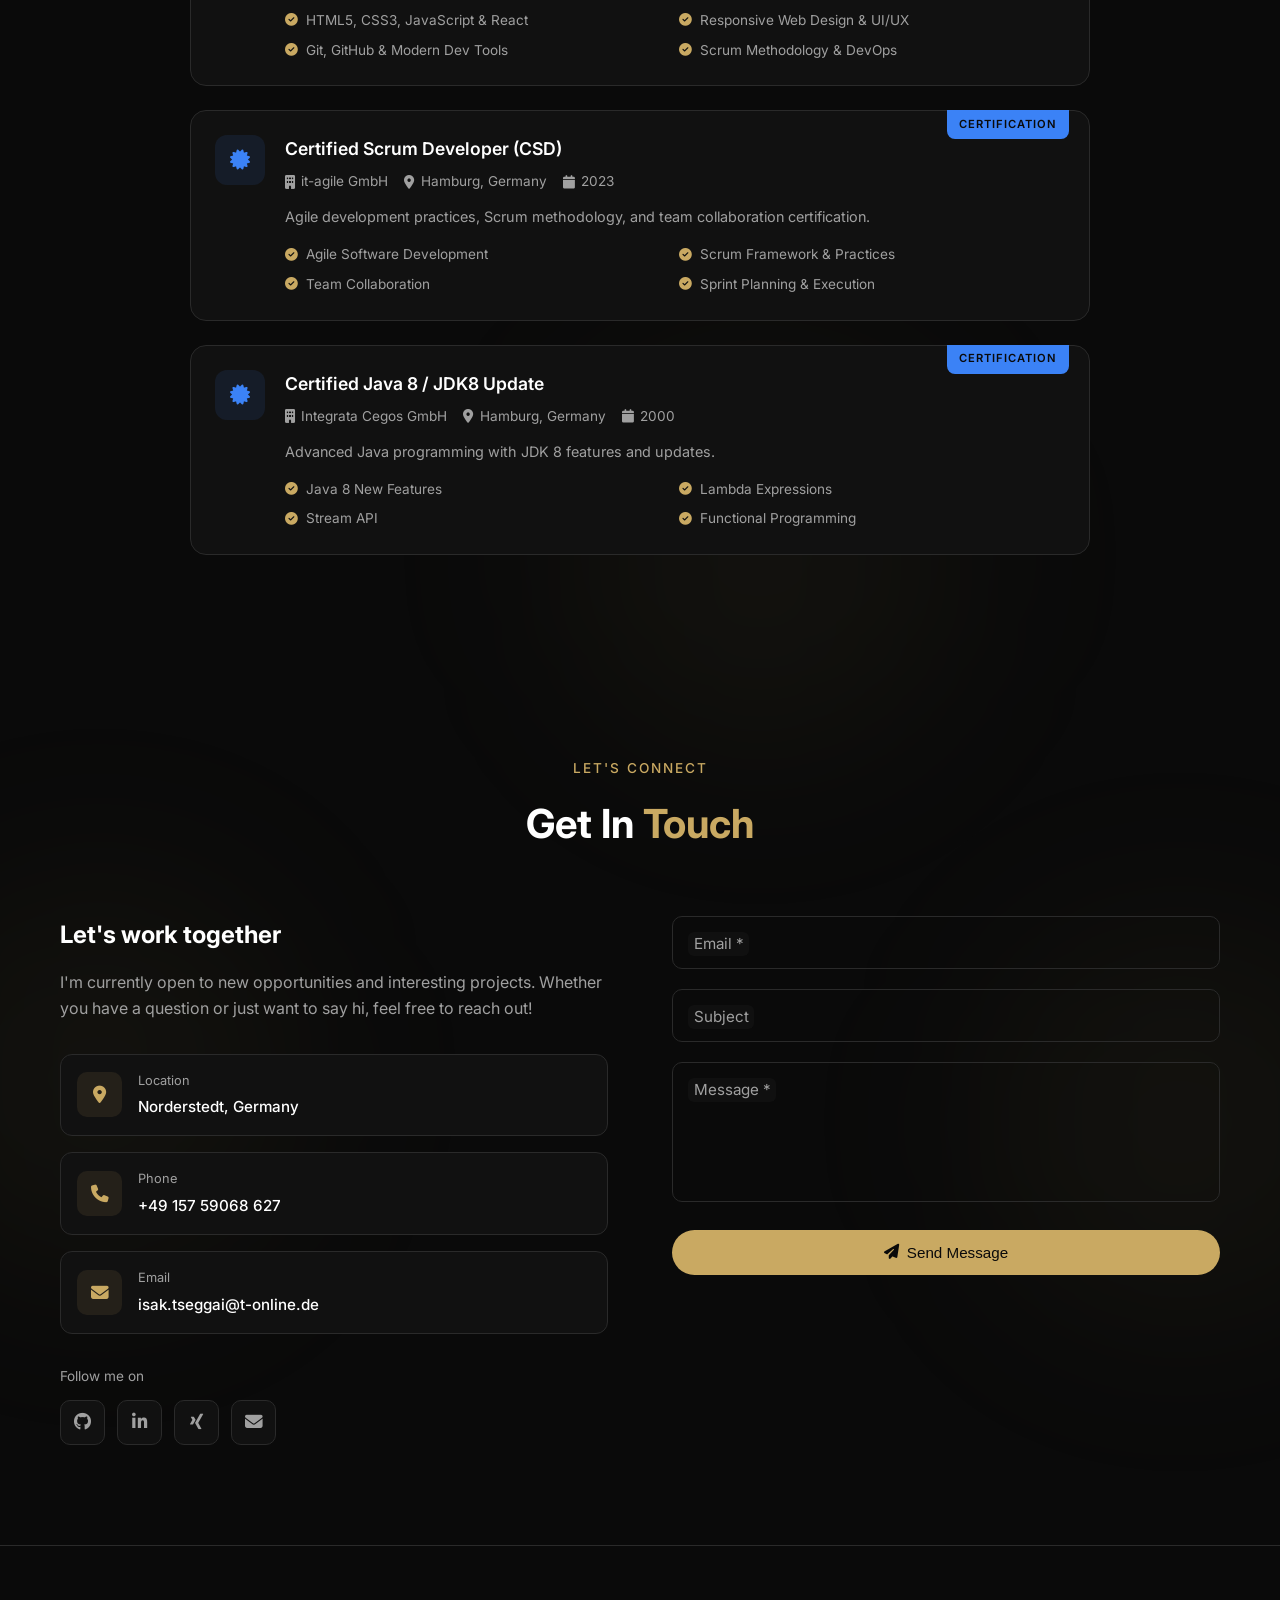
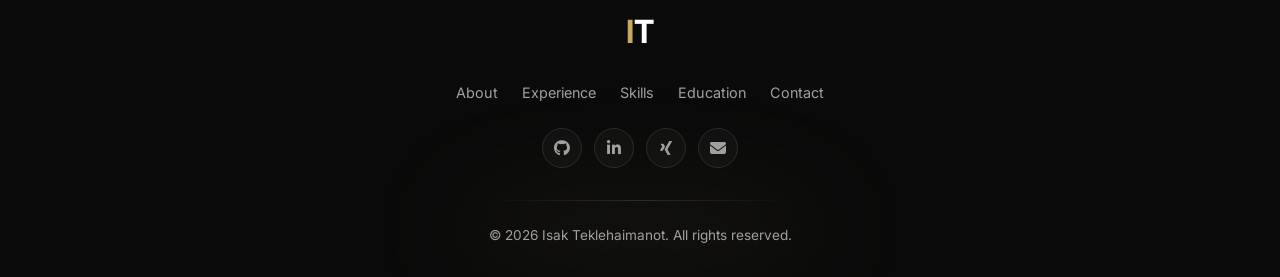
==== commit 1038438a: "delete not necessary files" ====
--- a/index.html
+++ b/index.html
@@ -952,46 +952,41 @@
                     </div>
                 </div>
 
+                <!-- CONTACT FORM (Formspree) -->
                 <div class="contact-form-wrapper" data-aos="fade-left" data-aos-delay="200">
-
-
-
-                    <form action="https://formspree.io/f/mnjbkjbq" method="POST" class="contact-form" id="contactForm">
-
-                        <div class="form-row">
-                            <div class="form-group">
-                                <input type="text" id="name" name="name" required placeholder=" ">
-                                <label for="name">Name *</label>
-                            </div>
-
-                            <div class="form-group">
-                                <input type="email" id="email" name="email" required placeholder=" ">
-                                <label for="email">Email *</label>
-                            </div>
-                        </div>
-
+                    <form class="contact-form" action="https://formspree.io/f/mnjbkjbq" method="POST"
+                        class="contact-form" id="contactForm">
+                        <!-- Email -->
+                        <div class="form-group">
+                            <input id="email" type="email" name="email" placeholder=" " required autocomplete="email" />
+                            <label for="email">Email *</label>
+                        </div>
+
+                        <!-- subject -->
                         <div class="form-group">
                             <input type="text" id="subject" name="subject" placeholder=" ">
                             <label for="subject">Subject</label>
                         </div>
 
+                        <!-- Message -->
                         <div class="form-group">
-                            <textarea id="message" name="message" rows="5" required placeholder=" "></textarea>
+                            <textarea id="message" name="message" placeholder=" " required></textarea>
                             <label for="message">Message *</label>
                         </div>
 
-                        <button type="submit" class="btn btn-primary btn-full">
-                            <i class="fas fa-paper-plane"></i> Send Message
+                        <button class="btn btn-primary btn-full btn-send" type="submit">
+                            <!-- Use any icon set you like. Example with Font Awesome: -->
+                            <i class="fa-solid fa-paper-plane" aria-hidden="true"></i>
+                            <span>Send Message</span>
                         </button>
 
+                        <!-- Optional: success overlay (show via JS by adding .show) -->
+                        <div class="form-success" id="formSuccess">
+                            <i class="fa-solid fa-circle-check" aria-hidden="true"></i>
+                            <h4>Message sent!</h4>
+                            <p>Thanks — I’ll get back to you soon.</p>
+                        </div>
                     </form>
-
-                    <!-- Success Message -->
-                    <div class="form-success" id="formSuccess">
-                        <i class="fas fa-check-circle"></i>
-                        <h4>Message Sent!</h4>
-                        <p>Thank you for reaching out. I'll get back to you soon.</p>
-                    </div>
                 </div>
             </div>
         </div>
--- a/css/style.css
+++ b/css/style.css
@@ -13,17 +13,19 @@
     --gold: #c9a962;
     --gold-rgb: 201, 169, 98;
     --border: #2a2a2a;
-    
+
     --ease-expo: cubic-bezier(0.16, 1, 0.3, 1);
     --ease-spring: cubic-bezier(0.34, 1.56, 0.64, 1);
-    
+
     --transition-fast: 0.2s;
     --transition-normal: 0.3s;
     --transition-slow: 0.5s;
 }
 
 /* Reset & Base */
-*, *::before, *::after {
+*,
+*::before,
+*::after {
     margin: 0;
     padding: 0;
     box-sizing: border-box;
@@ -244,8 +246,15 @@
 }
 
 @keyframes float {
-    0%, 100% { transform: translateY(0) rotate(var(--r, 0deg)); }
-    50% { transform: translateY(-20px) rotate(var(--r, 0deg)); }
+
+    0%,
+    100% {
+        transform: translateY(0) rotate(var(--r, 0deg));
+    }
+
+    50% {
+        transform: translateY(-20px) rotate(var(--r, 0deg));
+    }
 }
 
 .hero-content {
@@ -368,8 +377,17 @@
 }
 
 @keyframes pulse-glow {
-    0%, 100% { opacity: 0.5; transform: scale(1); }
-    50% { opacity: 0.8; transform: scale(1.05); }
+
+    0%,
+    100% {
+        opacity: 0.5;
+        transform: scale(1);
+    }
+
+    50% {
+        opacity: 0.8;
+        transform: scale(1.05);
+    }
 }
 
 .profile-img {
@@ -383,8 +401,15 @@
 }
 
 @keyframes float-img {
-    0%, 100% { transform: translateY(0); }
-    50% { transform: translateY(-10px); }
+
+    0%,
+    100% {
+        transform: translateY(0);
+    }
+
+    50% {
+        transform: translateY(-10px);
+    }
 }
 
 .image-ring {
@@ -406,8 +431,13 @@
 }
 
 @keyframes spin {
-    from { transform: rotate(0deg); }
-    to { transform: rotate(360deg); }
+    from {
+        transform: rotate(0deg);
+    }
+
+    to {
+        transform: rotate(360deg);
+    }
 }
 
 /* Scroll Indicator */
@@ -449,8 +479,17 @@
 }
 
 @keyframes scroll-wheel {
-    0%, 100% { transform: translateY(0); opacity: 1; }
-    50% { transform: translateY(8px); opacity: 0.5; }
+
+    0%,
+    100% {
+        transform: translateY(0);
+        opacity: 1;
+    }
+
+    50% {
+        transform: translateY(8px);
+        opacity: 0.5;
+    }
 }
 
 /* ============================================
@@ -492,10 +531,25 @@
     pointer-events: none;
 }
 
-.bg-glow.top { top: -100px; left: 25%; }
-.bg-glow.bottom { bottom: -100px; right: 25%; }
-.bg-glow.left { top: 25%; left: -100px; }
-.bg-glow.right { bottom: 25%; right: -100px; }
+.bg-glow.top {
+    top: -100px;
+    left: 25%;
+}
+
+.bg-glow.bottom {
+    bottom: -100px;
+    right: 25%;
+}
+
+.bg-glow.left {
+    top: 25%;
+    left: -100px;
+}
+
+.bg-glow.right {
+    bottom: 25%;
+    right: -100px;
+}
 
 /* ============================================
    ABOUT SECTION
@@ -839,9 +893,17 @@
     transition: width 1s var(--ease-expo);
 }
 
-.skill-progress.advanced { background: var(--gold); }
-.skill-progress.intermediate { background: #eab308; }
-.skill-progress.basic { background: #3b82f6; }
+.skill-progress.advanced {
+    background: var(--gold);
+}
+
+.skill-progress.intermediate {
+    background: #eab308;
+}
+
+.skill-progress.basic {
+    background: #3b82f6;
+}
 
 /* Skills Summary */
 .skills-summary {
@@ -996,7 +1058,7 @@
     margin-bottom: 1rem;
 }
 
-.contact-info > p {
+.contact-info>p {
     color: var(--text-secondary);
     margin-bottom: 2rem;
 }
@@ -1077,10 +1139,50 @@
     transform: scale(1.1) rotate(5deg);
 }
 
-/* Contact Form */
-.contact-form-wrapper {
+/* F
+
+
+/* Form Success */
+.form-success {
+    position: absolute;
+    inset: 0;
+    background: rgba(17, 17, 17, 0.98);
+    border-radius: 20px;
+    display: flex;
+    flex-direction: column;
+    align-items: center;
+    justify-content: center;
+    text-align: center;
+    padding: 2rem;
+    opacity: 0;
+    visibility: hidden;
+    transition: all var(--transition-normal);
+}
+
+.form-success.show {
+    opacity: 1;
+    visibility: visible;
+}
+
+.form-success i {
+    font-size: 4rem;
+    color: var(--gold);
+    margin-bottom: 1rem;
+}
+
+.form-success h4 {
+    font-size: 1.5rem;
+    margin-bottom: 0.5rem;
+}
+
+.form-success p {
+    color: var(--text-secondary);
+}
+
+*/ .contact-form-wrapper {
     background: rgba(17, 17, 17, 0.8);
     backdrop-filter: blur(20px);
+    -webkit-backdrop-filter: blur(20px);
     border: 1px solid var(--border);
     border-radius: 20px;
     padding: 2rem;
@@ -1093,6 +1195,7 @@
     gap: 1.25rem;
 }
 
+/* Keep your grid row if you later add name/phone etc. */
 .form-row {
     display: grid;
     grid-template-columns: 1fr 1fr;
@@ -1114,13 +1217,16 @@
     font-size: 0.95rem;
     font-family: inherit;
     transition: all var(--transition-fast);
+    outline: none;
 }
 
 .form-group textarea {
     resize: none;
-    min-height: 120px;
-}
-
+    min-height: 140px;
+    /* closer to your screenshot */
+}
+
+/* Floating label */
 .form-group label {
     position: absolute;
     left: 1rem;
@@ -1129,29 +1235,32 @@
     font-size: 0.95rem;
     pointer-events: none;
     transition: all var(--transition-fast);
-    background: var(--bg-secondary);
-    padding: 0 0.25rem;
-}
-
+    background: rgba(17, 17, 17, 0.95);
+    /* so it “cuts” the border nicely */
+    padding: 0 0.35rem;
+    border-radius: 6px;
+}
+
+/* Focus + filled states */
 .form-group input:focus,
 .form-group textarea:focus,
 .form-group input:not(:placeholder-shown),
 .form-group textarea:not(:placeholder-shown) {
     border-color: var(--gold);
-    outline: none;
-}
-
-.form-group input:focus + label,
-.form-group textarea:focus + label,
-.form-group input:not(:placeholder-shown) + label,
-.form-group textarea:not(:placeholder-shown) + label {
-    top: -0.5rem;
-    left: 0.75rem;
+}
+
+.form-group input:focus+label,
+.form-group textarea:focus+label,
+.form-group input:not(:placeholder-shown)+label,
+.form-group textarea:not(:placeholder-shown)+label {
+    top: -0.55rem;
+    left: 0.85rem;
     font-size: 0.75rem;
     color: var(--gold);
 }
 
-/* Form Success */
+
+/* Optional: success overlay (your existing styles kept) */
 .form-success {
     position: absolute;
     inset: 0;
@@ -1182,11 +1291,24 @@
 .form-success h4 {
     font-size: 1.5rem;
     margin-bottom: 0.5rem;
+    color: var(--text-primary);
 }
 
 .form-success p {
     color: var(--text-secondary);
 }
+
+/* Responsive */
+@media (max-width: 640px) {
+    .contact-form-wrapper {
+        padding: 1.25rem;
+    }
+
+    .form-row {
+        grid-template-columns: 1fr;
+    }
+}
+
 
 /* ============================================
    FOOTER
@@ -1357,96 +1479,97 @@
         text-align: center;
         gap: 3rem;
     }
-    
+
     .hero-text {
         text-align: center;
     }
-    
+
     .hero-description {
         margin-left: auto;
         margin-right: auto;
     }
-    
+
     .hero-buttons {
         justify-content: center;
     }
-    
+
     .hero-image {
         order: -1;
     }
-    
+
     .image-container {
         width: 280px;
         height: 280px;
     }
-    
+
     .about-content,
     .contact-content {
         grid-template-columns: 1fr;
         gap: 3rem;
     }
-    
+
     .timeline-line {
         left: 20px;
     }
-    
+
     .timeline-node {
         left: 20px;
     }
-    
+
     .timeline-card {
         width: calc(100% - 60px);
         margin-left: 50px !important;
     }
-    
+
     .skills-summary {
         grid-template-columns: repeat(2, 1fr);
     }
 }
 
 @media (max-width: 768px) {
+
     .nav-menu,
     .nav-cta {
         display: none;
     }
-    
+
     .nav-toggle {
         display: block;
     }
-    
+
     .hero-title {
         font-size: 2.5rem;
     }
-    
+
     .hero-role {
         font-size: 1.25rem;
     }
-    
+
     .section-title {
         font-size: 2rem;
     }
-    
+
     .about-stats {
         grid-template-columns: 1fr 1fr;
     }
-    
+
     .skills-grid {
         grid-template-columns: 1fr;
     }
-    
+
     .skills-summary {
         grid-template-columns: repeat(2, 1fr);
         gap: 1rem;
     }
-    
+
     .card-list {
         grid-template-columns: 1fr;
     }
-    
+
     .form-row {
         grid-template-columns: 1fr;
     }
-    
+
     .about-info {
         grid-template-columns: 1fr;
     }
@@ -1456,24 +1579,24 @@
     .hero-title {
         font-size: 2rem;
     }
-    
+
     .image-container {
         width: 220px;
         height: 220px;
     }
-    
+
     .stat-card {
         padding: 1rem;
     }
-    
+
     .stat-number {
         font-size: 2rem;
     }
-    
+
     .skills-summary {
         grid-template-columns: 1fr 1fr;
     }
-    
+
     .summary-number {
         font-size: 1.5rem;
     }
@@ -1483,8 +1606,15 @@
    ANIMATIONS & EFFECTS
    ============================================ */
 @keyframes fadeIn {
-    from { opacity: 0; transform: translateY(20px); }
-    to { opacity: 1; transform: translateY(0); }
+    from {
+        opacity: 0;
+        transform: translateY(20px);
+    }
+
+    to {
+        opacity: 1;
+        transform: translateY(0);
+    }
 }
 
 .fade-in {
@@ -1517,9 +1647,12 @@
 
 /* Reduced Motion */
 @media (prefers-reduced-motion: reduce) {
-    *, *::before, *::after {
+
+    *,
+    *::before,
+    *::after {
         animation-duration: 0.01ms !important;
         animation-iteration-count: 1 !important;
         transition-duration: 0.01ms !important;
     }
-}
+}
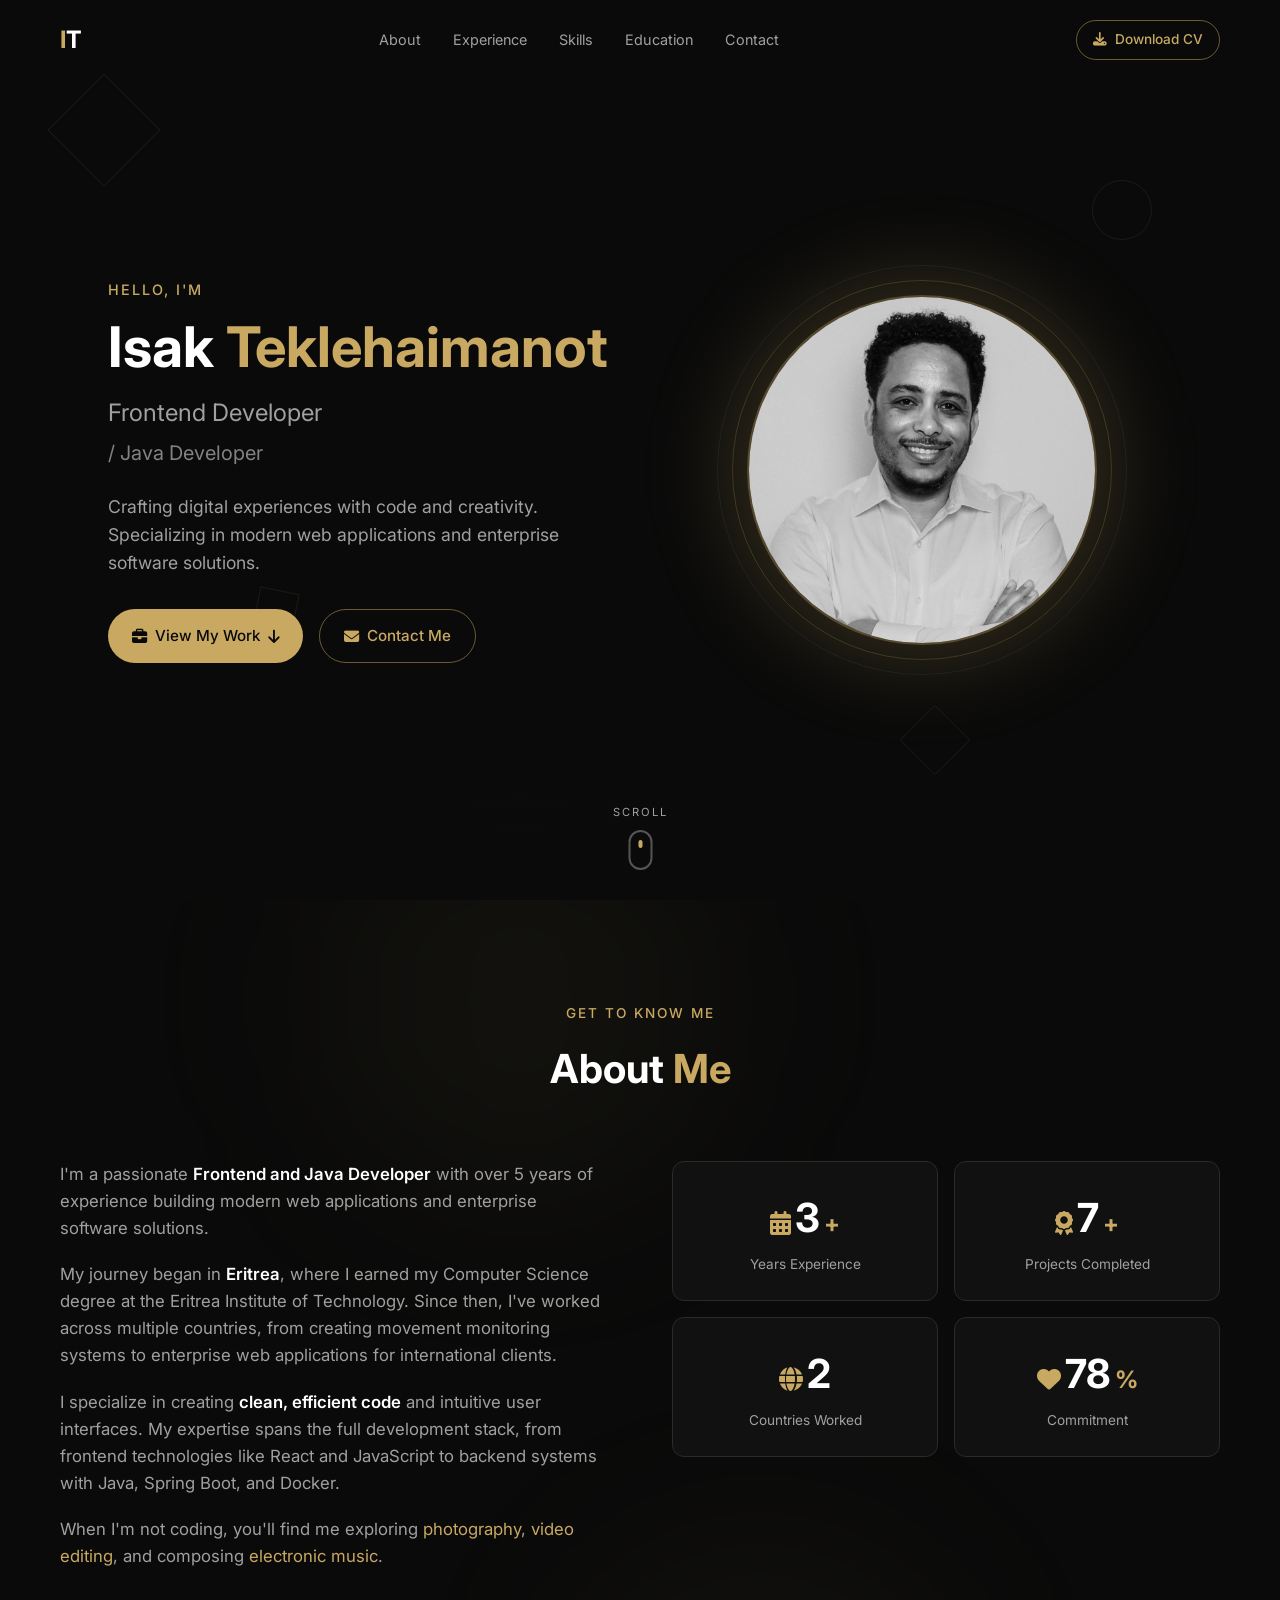
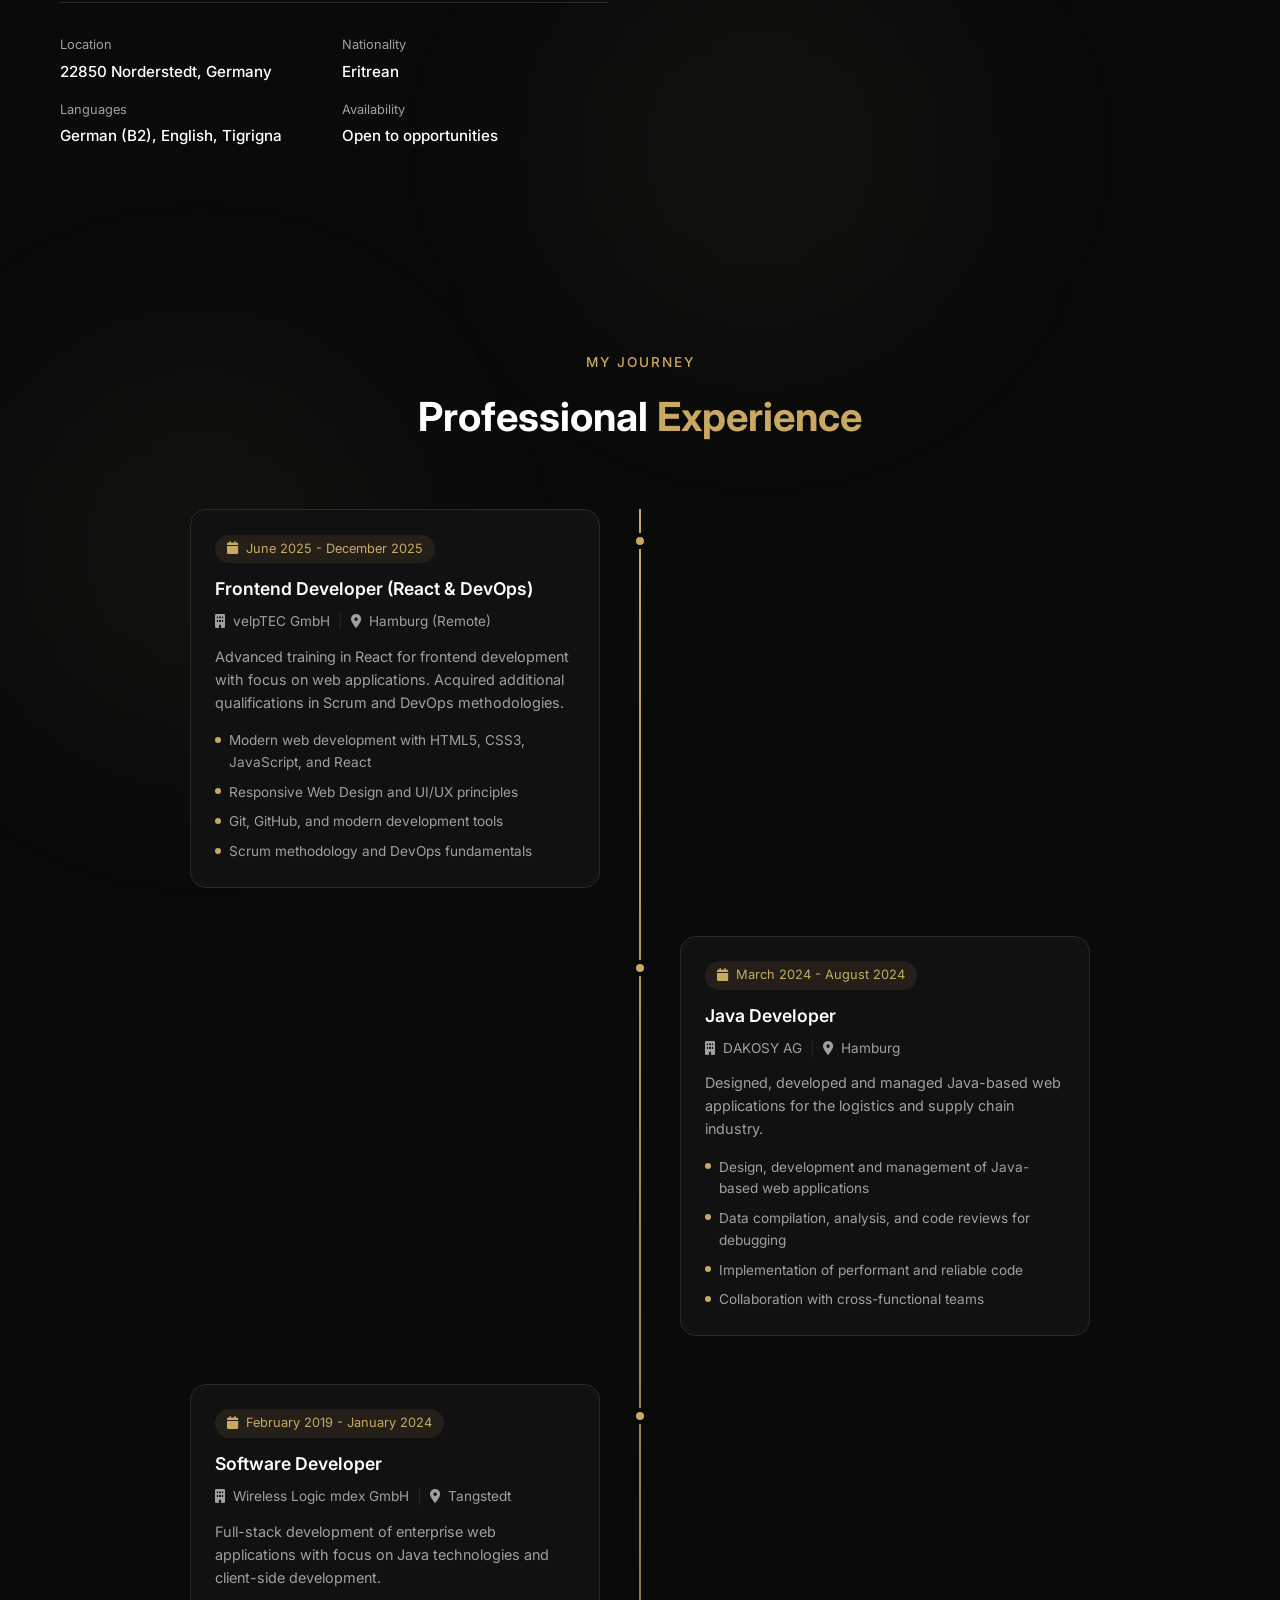
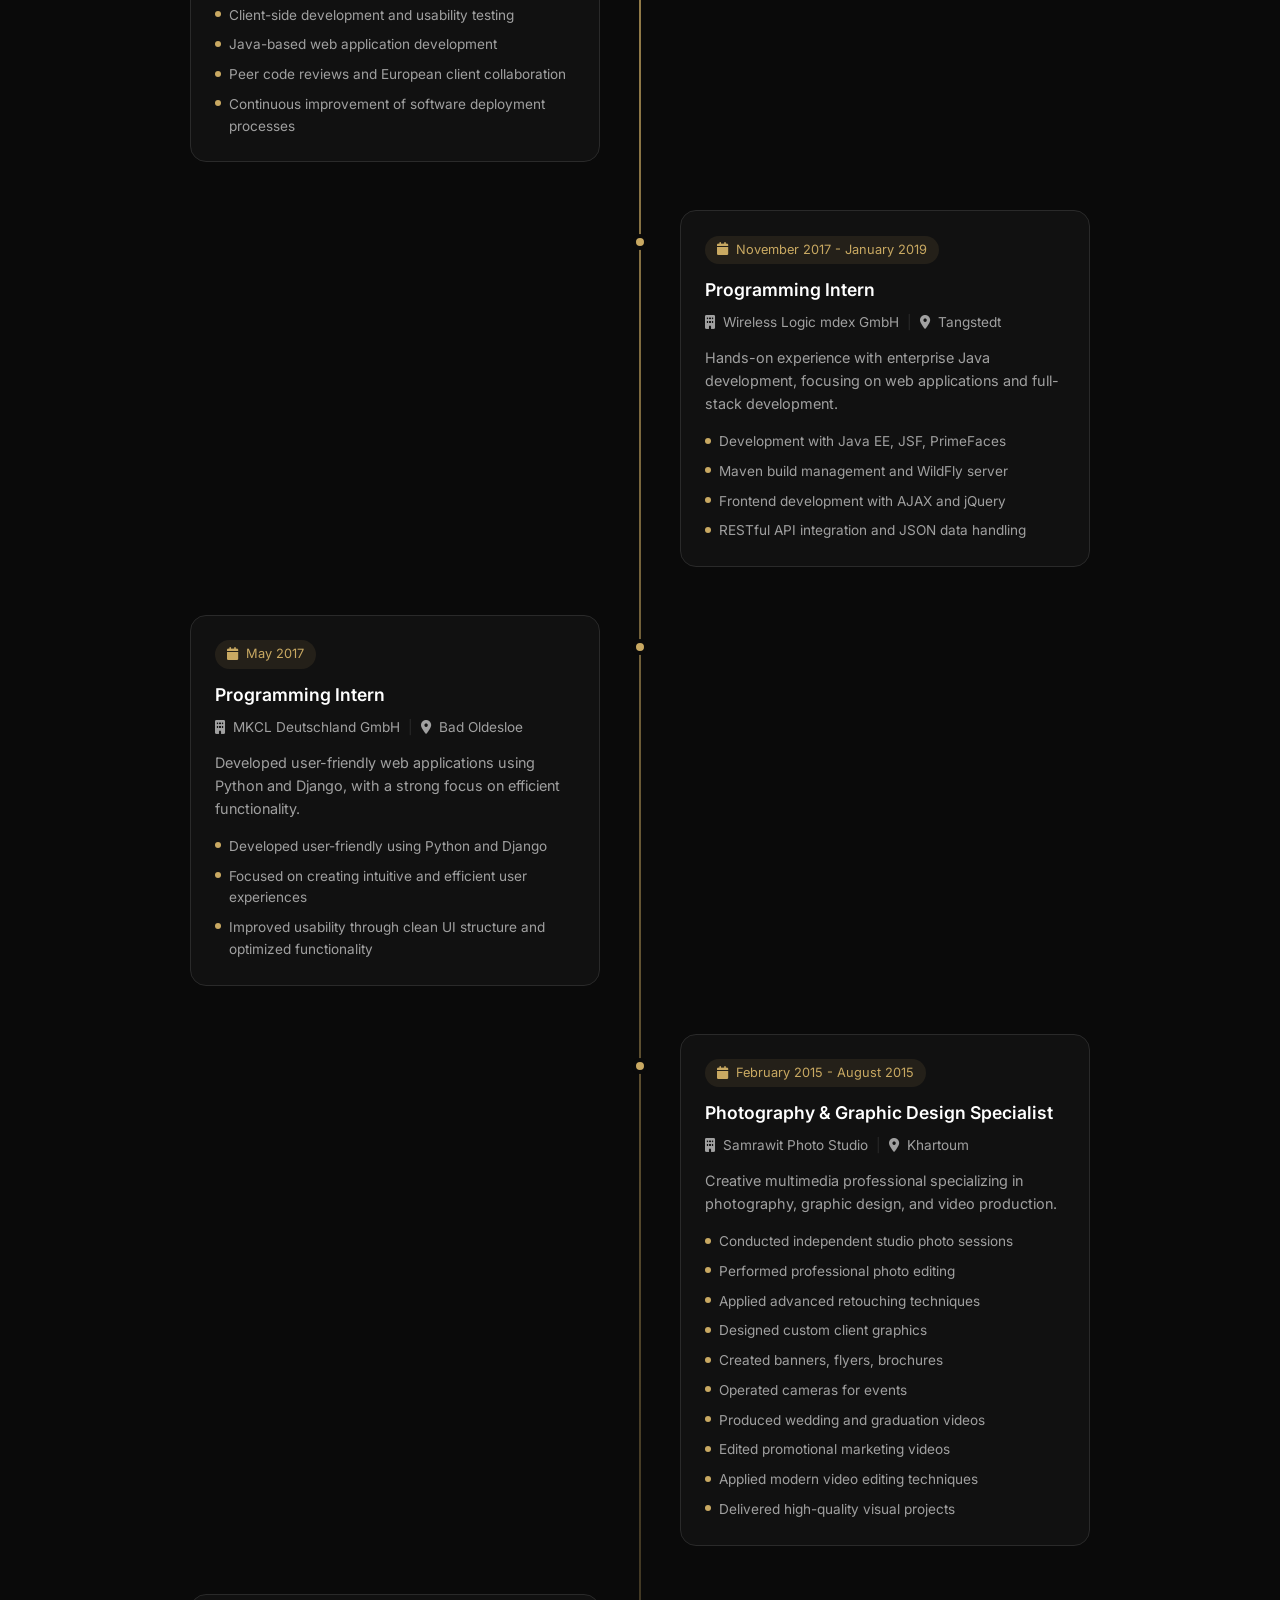
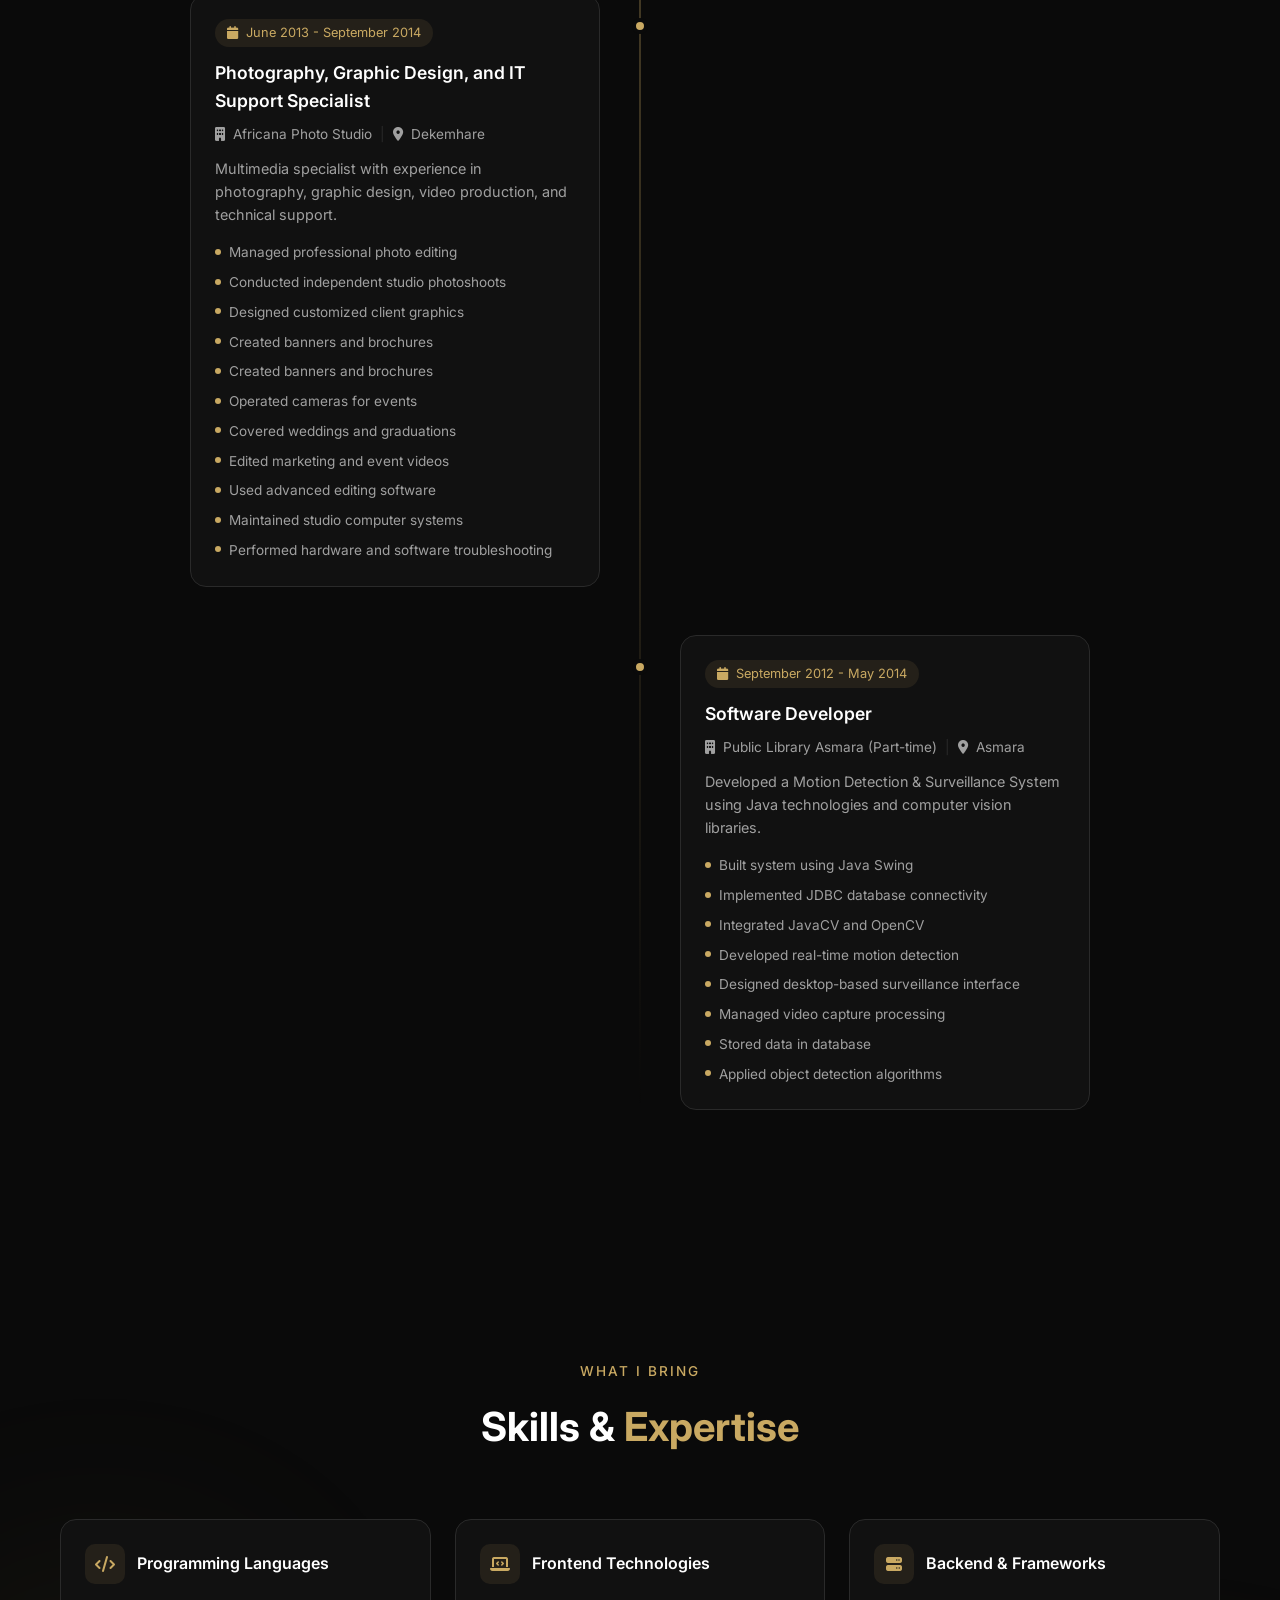
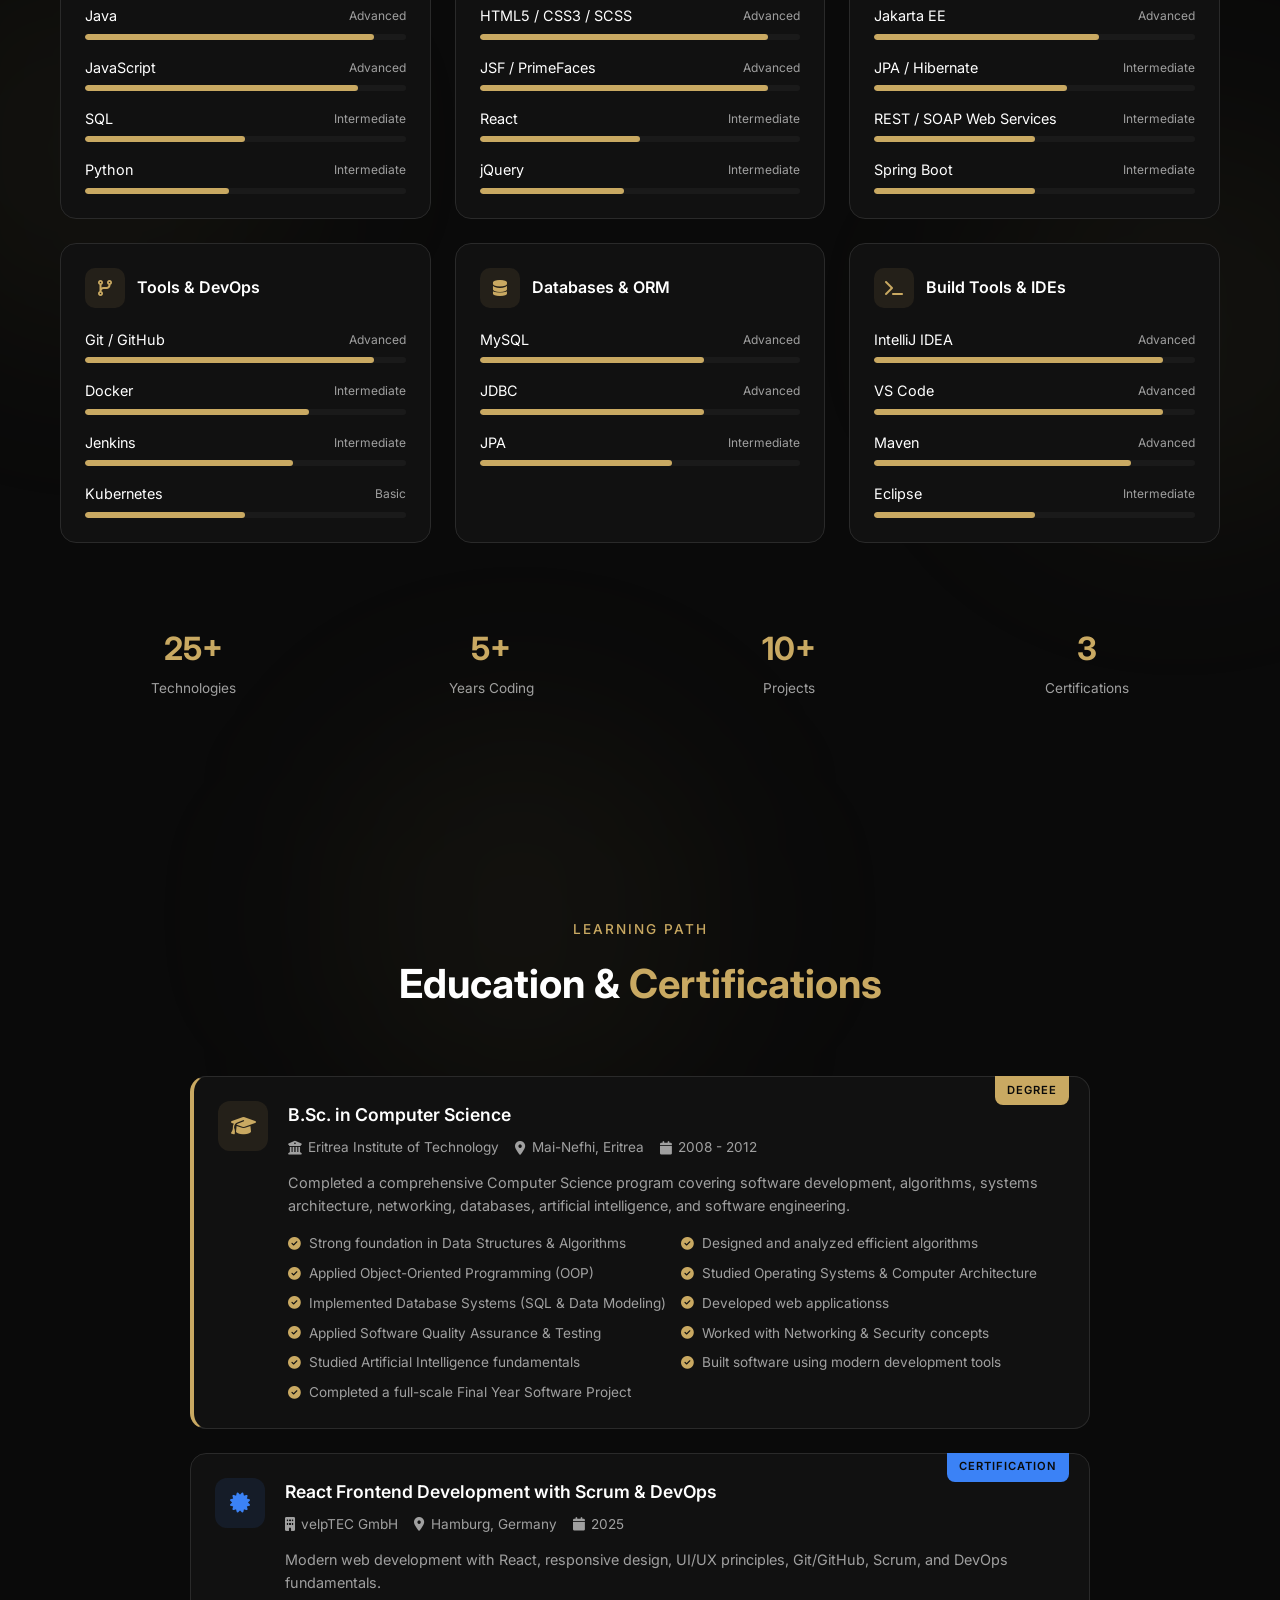
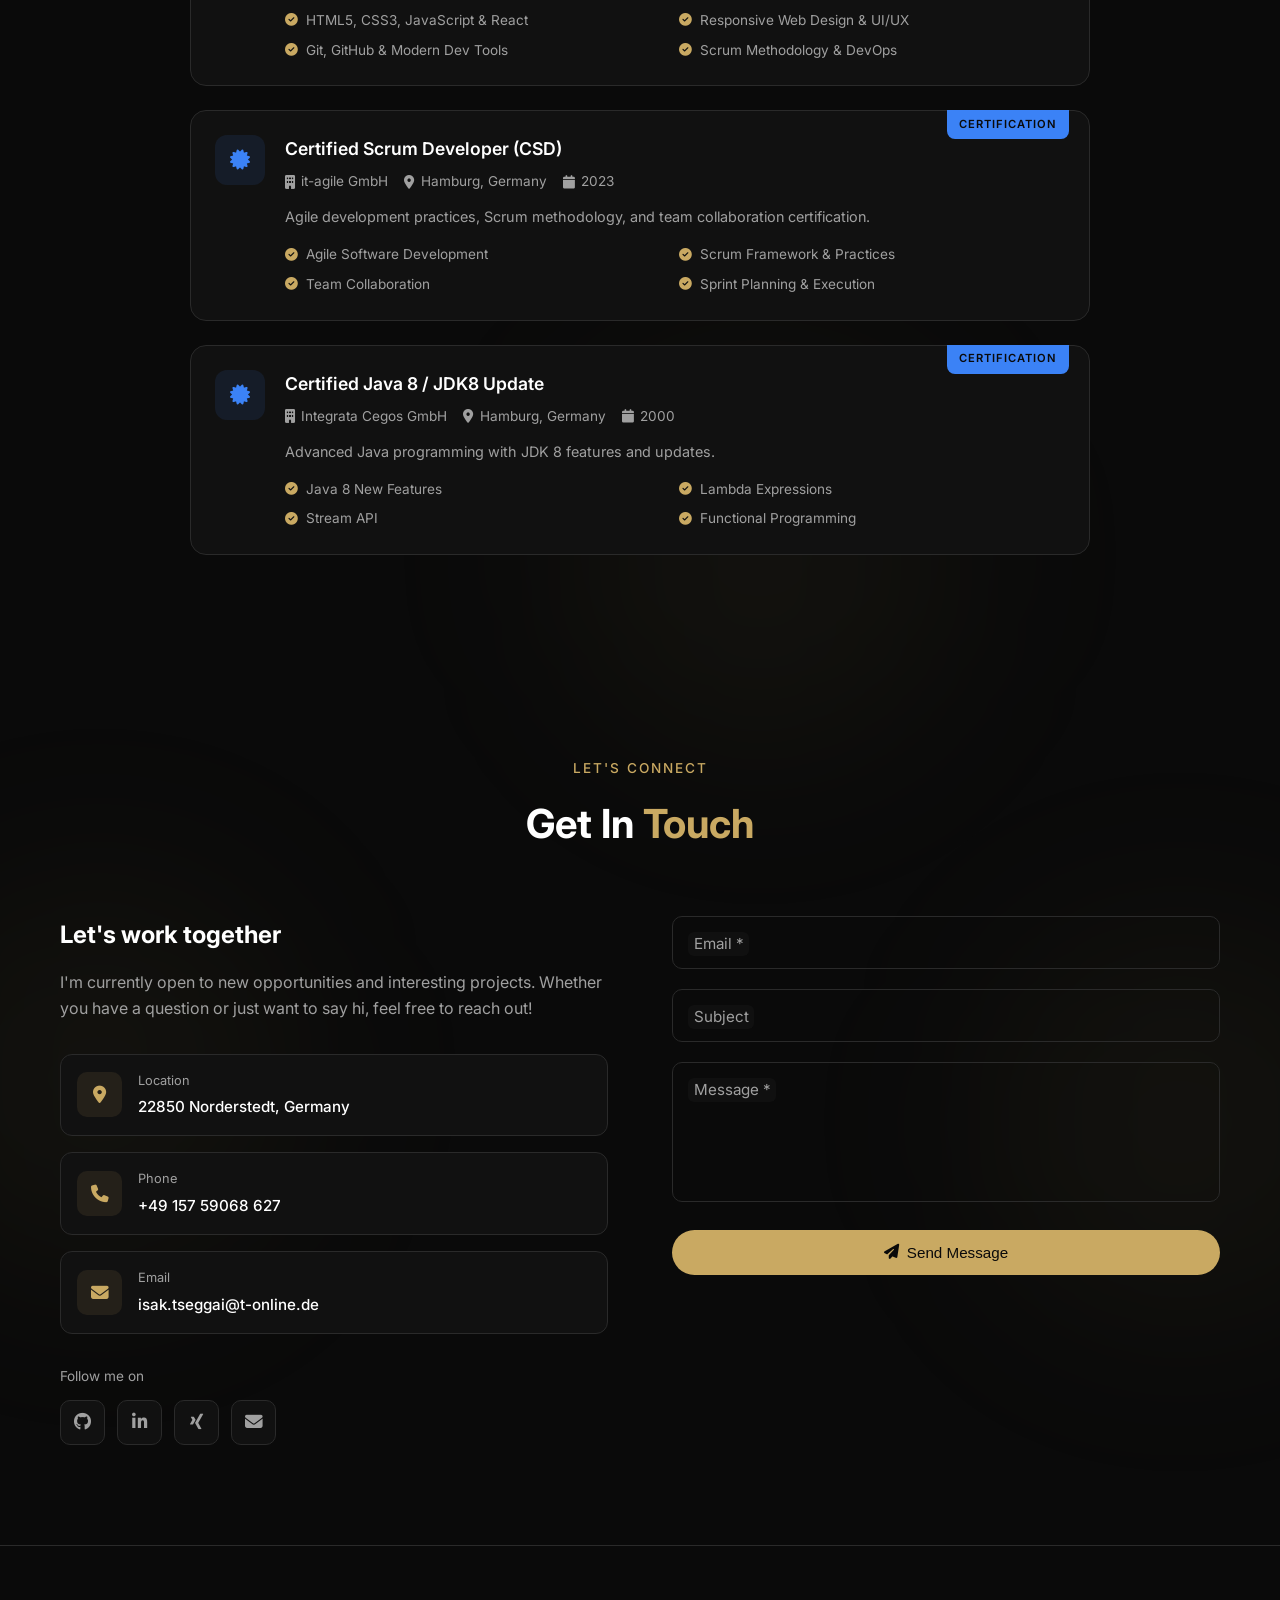
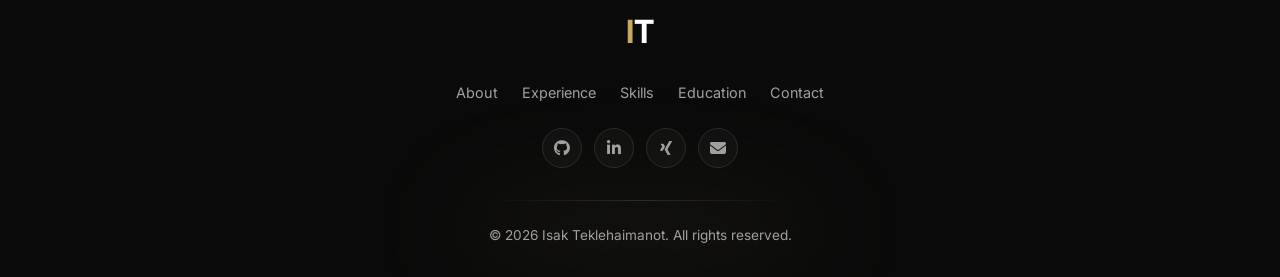
==== commit fb72e4d5: "bugfix my cv and address" ====
--- a/index.html
+++ b/index.html
@@ -37,7 +37,7 @@
                 <li><a href="#education" class="nav-link">Education</a></li>
                 <li><a href="#contact" class="nav-link">Contact</a></li>
             </ul>
-            <a href="Lebenslauf_I.T.Teklehaimanot.pdf" download class="nav-cta">
+            <a href="CV_I.T.Teklehaimanot.pdf" download class="nav-cta">
                 <i class="fas fa-download"></i> Download CV
             </a>
             <button class="nav-toggle" id="navToggle">
@@ -134,7 +134,7 @@
                     <div class="about-info">
                         <div class="info-item">
                             <span class="info-label">Location</span>
-                            <span class="info-value">Norderstedt, Germany</span>
+                            <span class="info-value">22850 Norderstedt, Germany</span>
                         </div>
                         <div class="info-item">
                             <span class="info-label">Nationality</span>
@@ -908,7 +908,7 @@
                             </div>
                             <div class="info-details">
                                 <span class="info-label">Location</span>
-                                <span class="info-value">Norderstedt, Germany</span>
+                                <span class="info-value">22850 Norderstedt, Germany</span>
                             </div>
                         </div>
                         <a href="tel:+4915759068627" class="info-card">
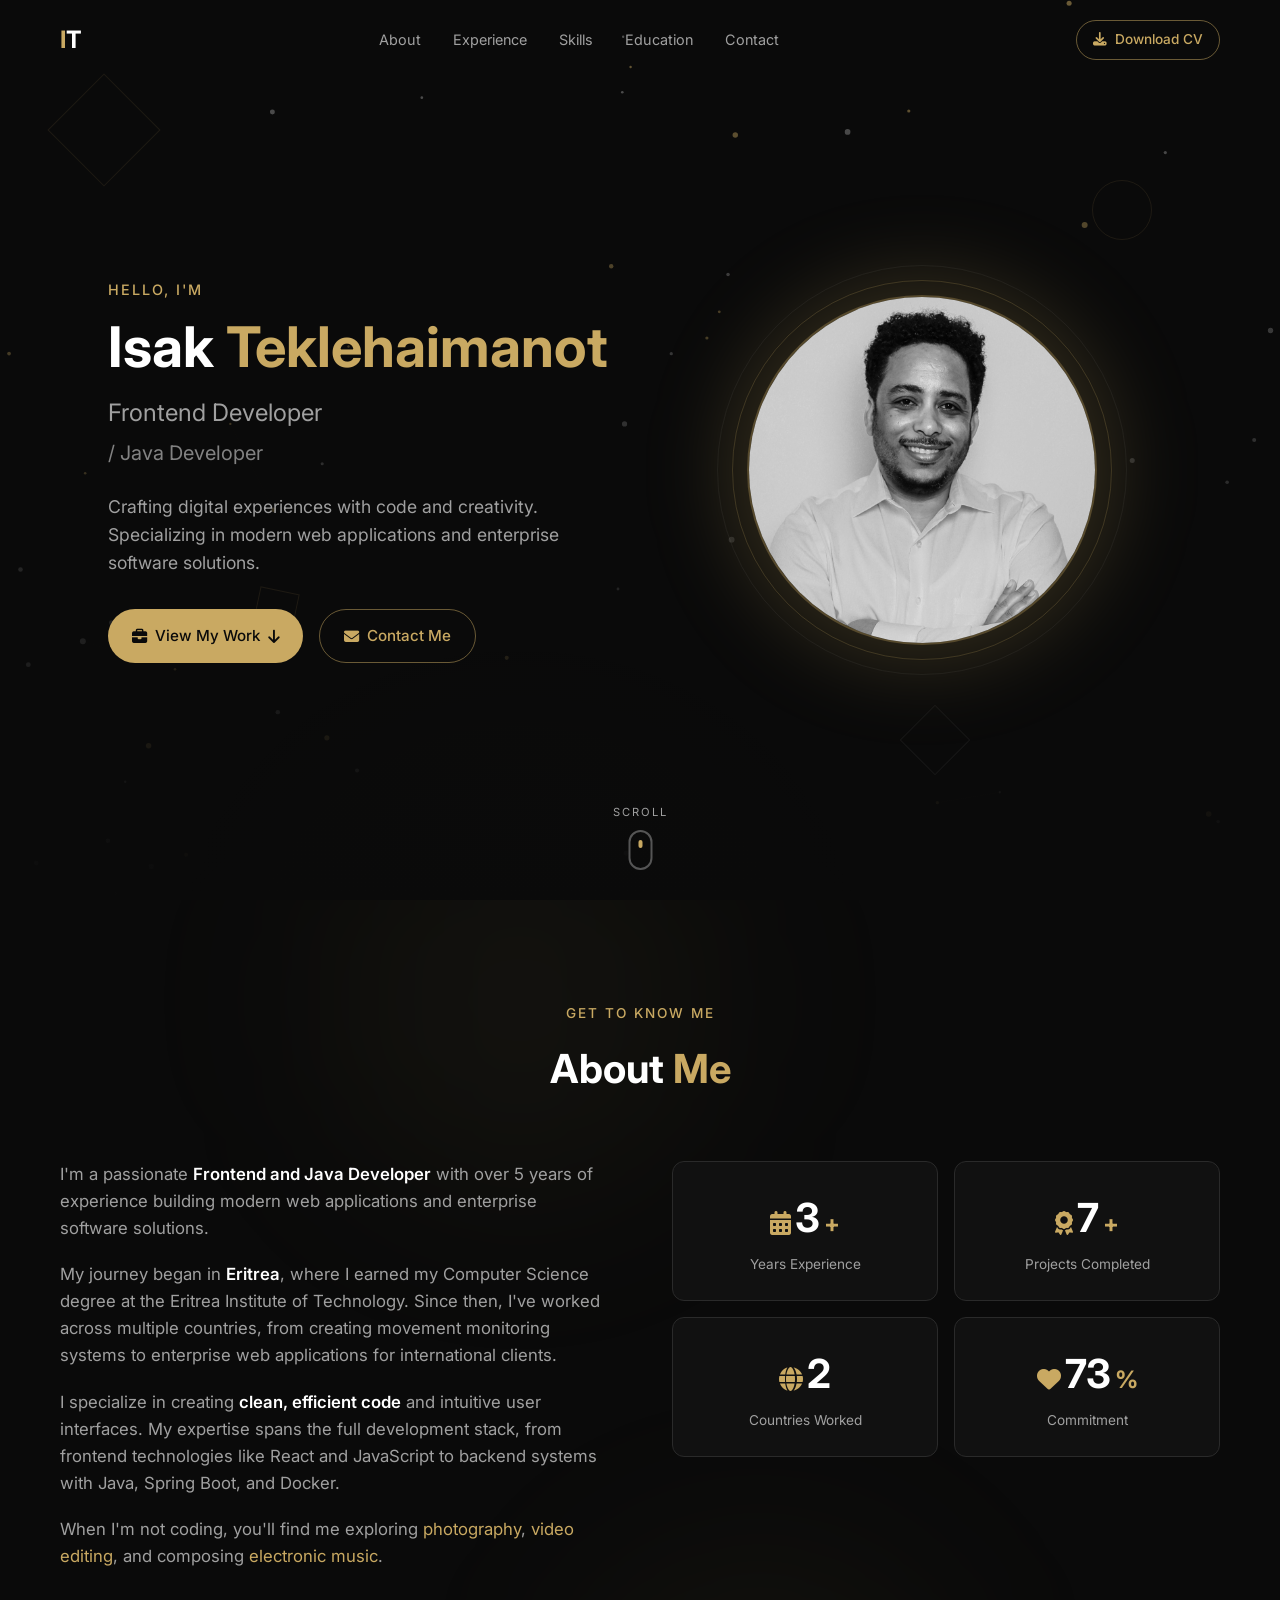
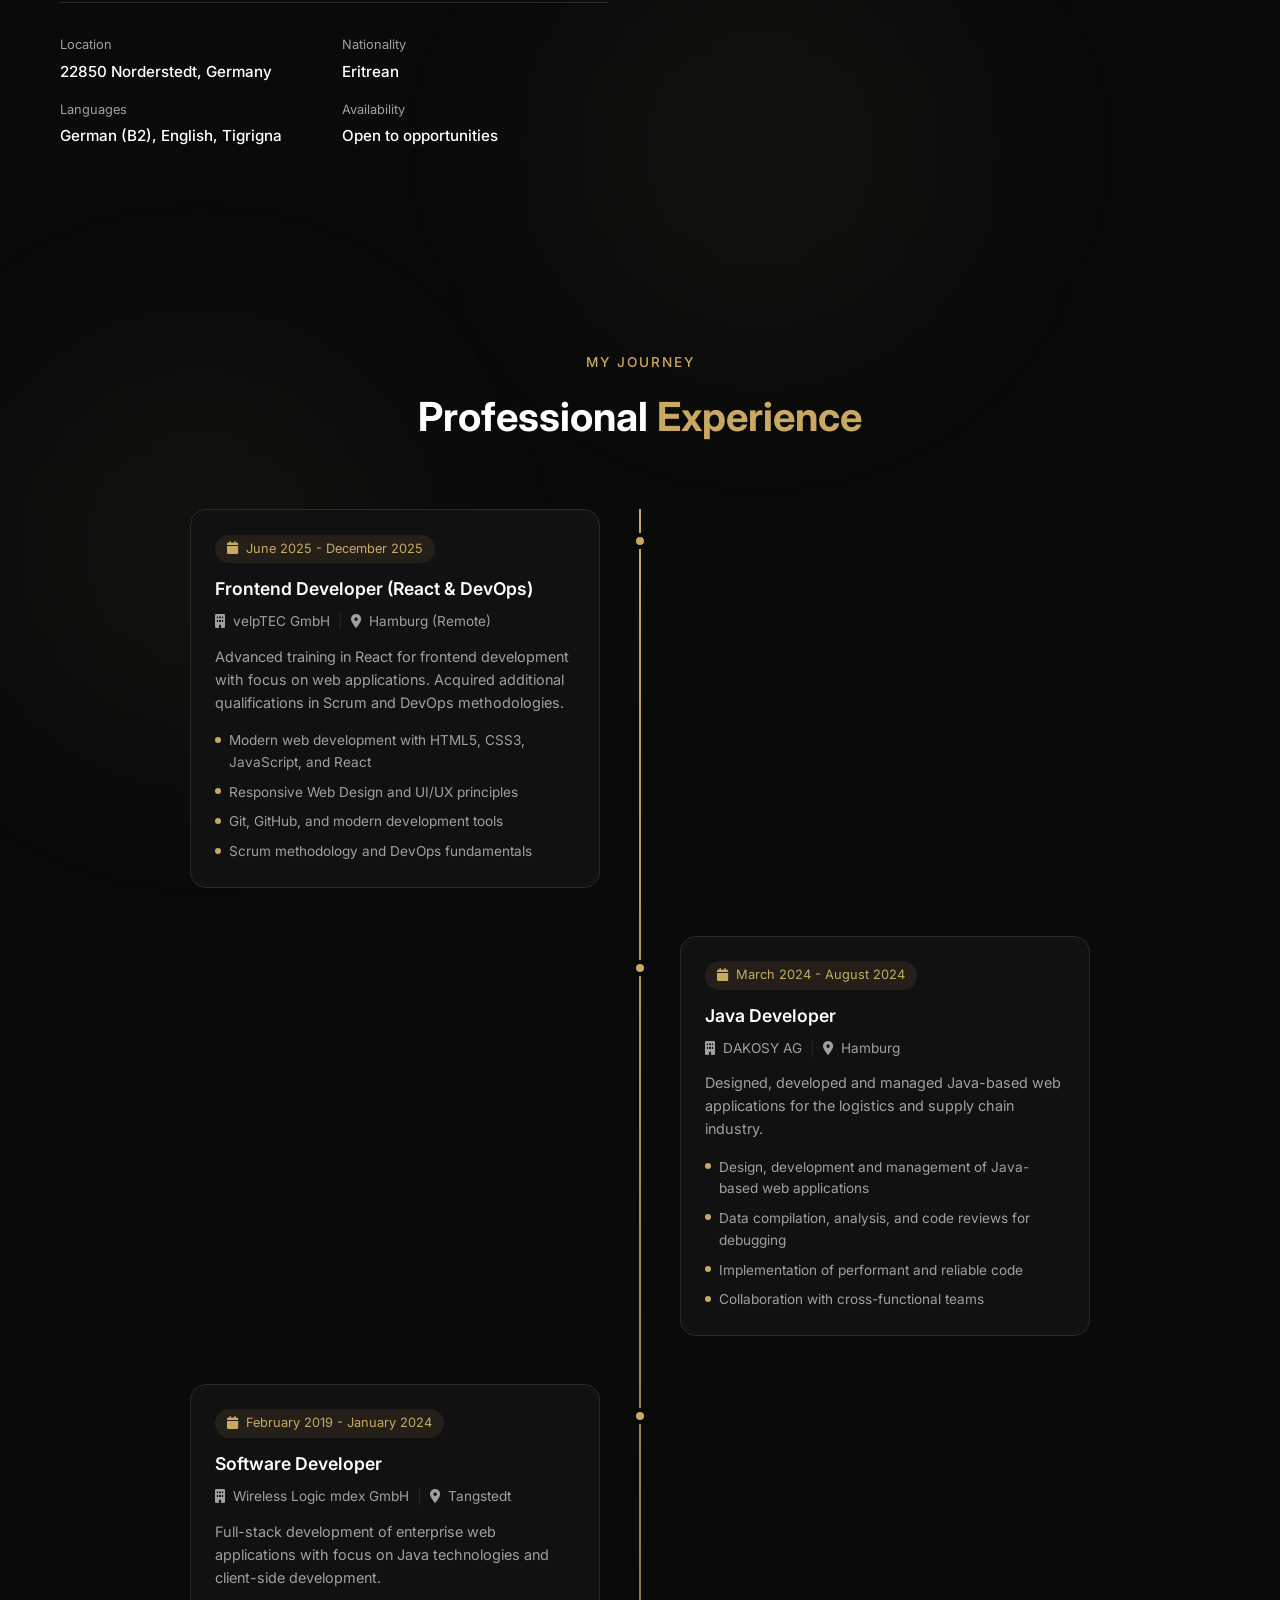
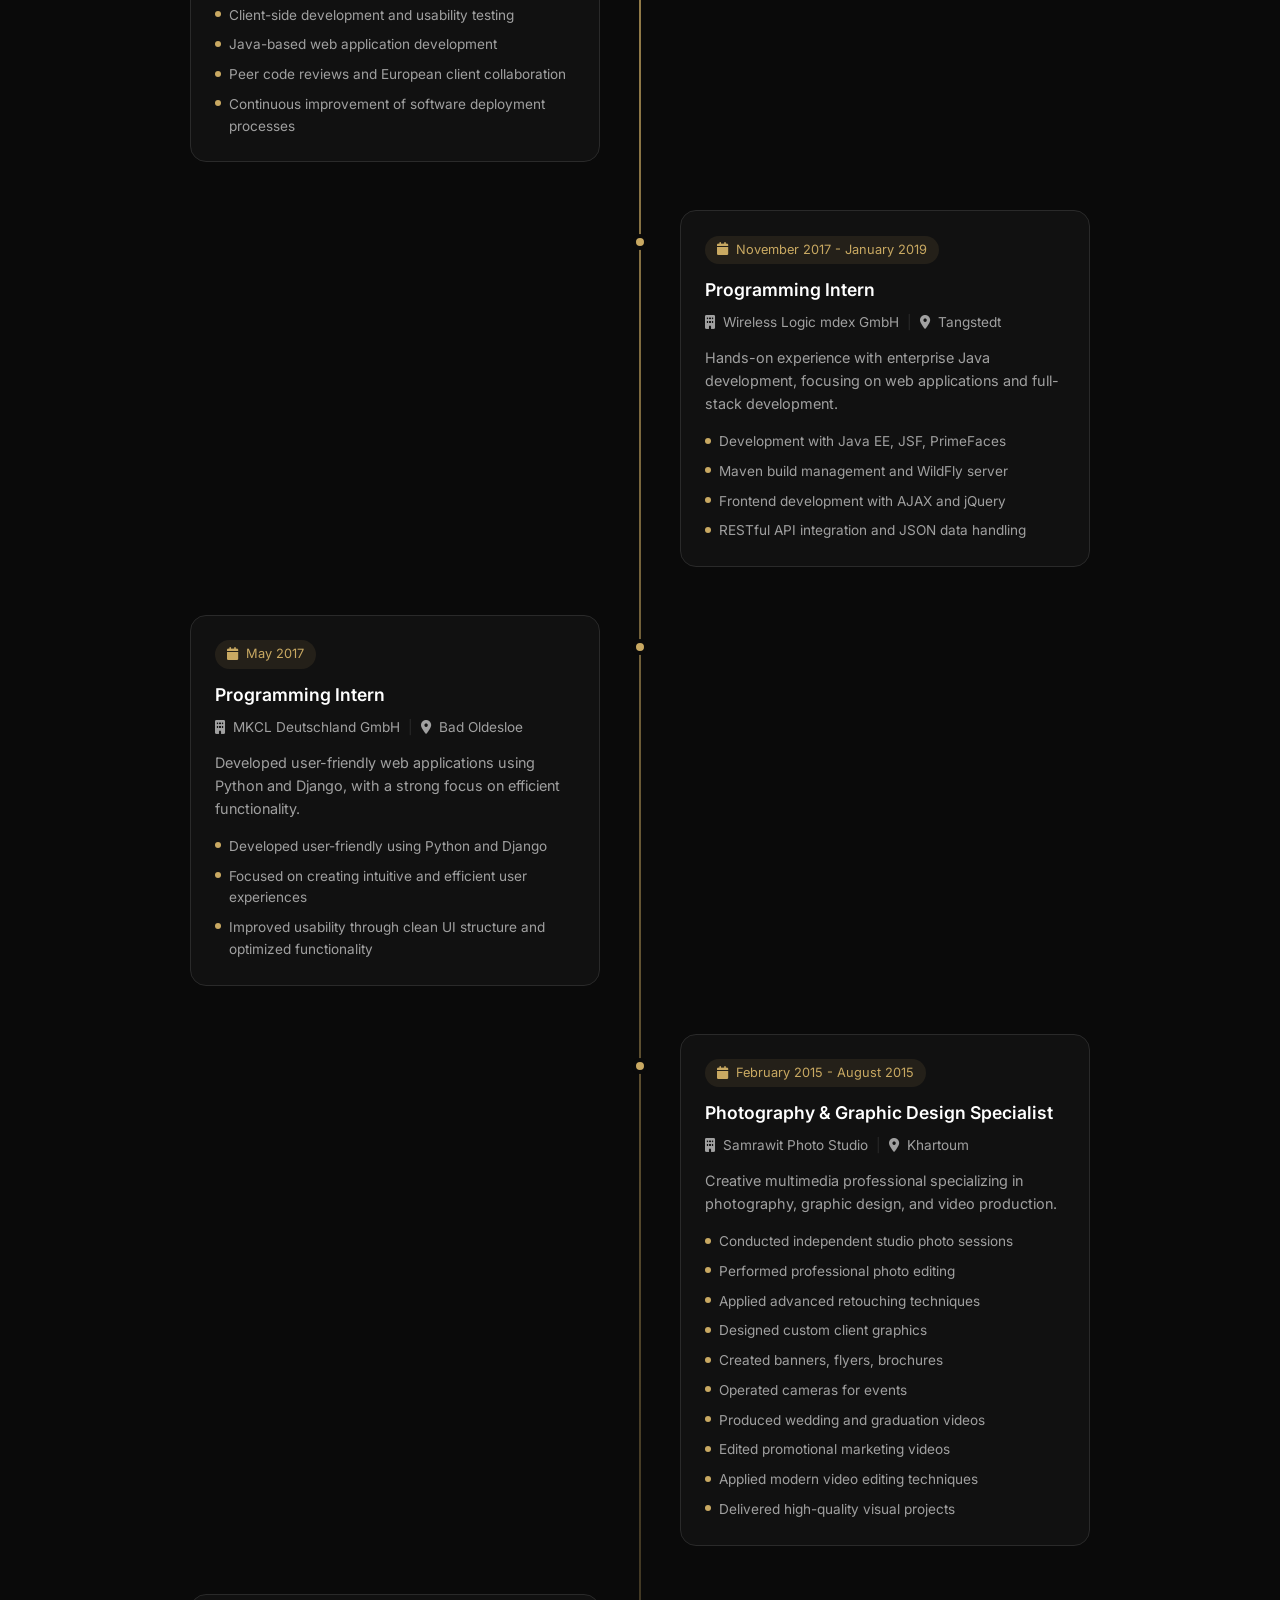
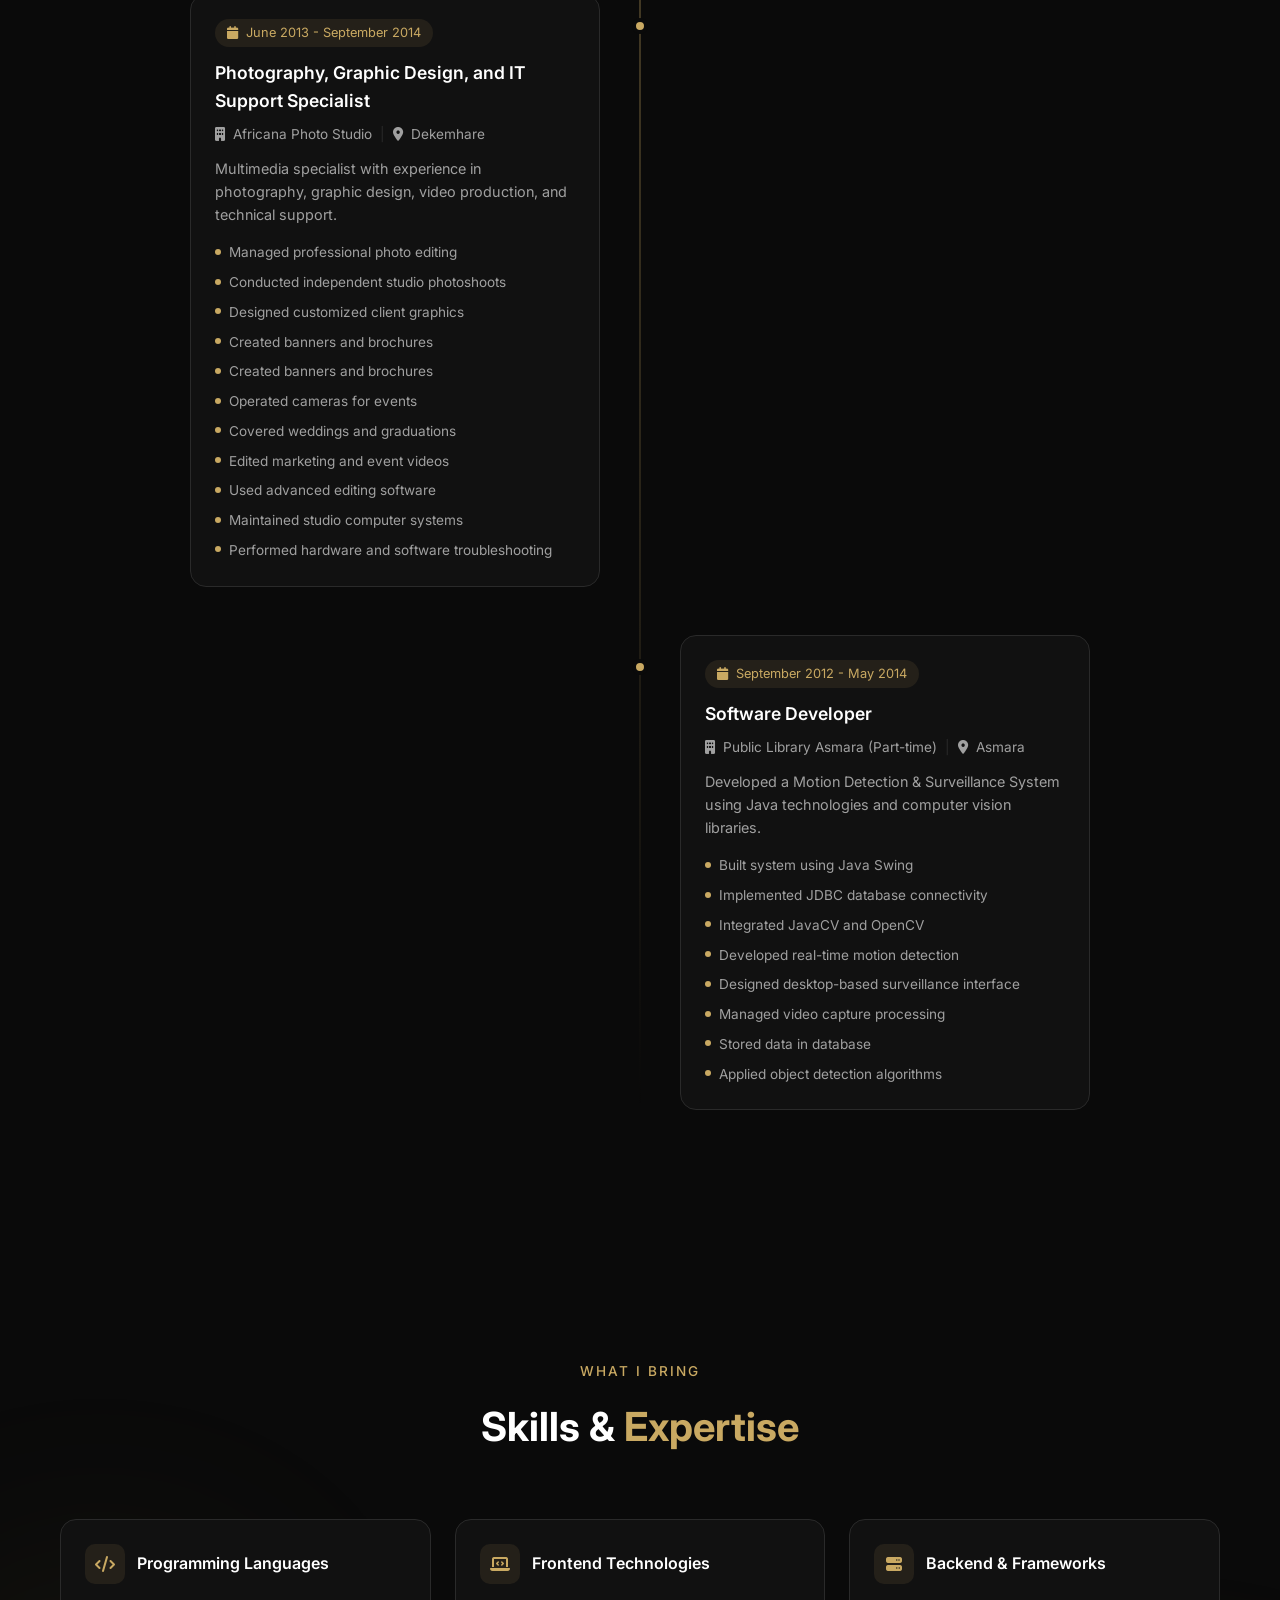
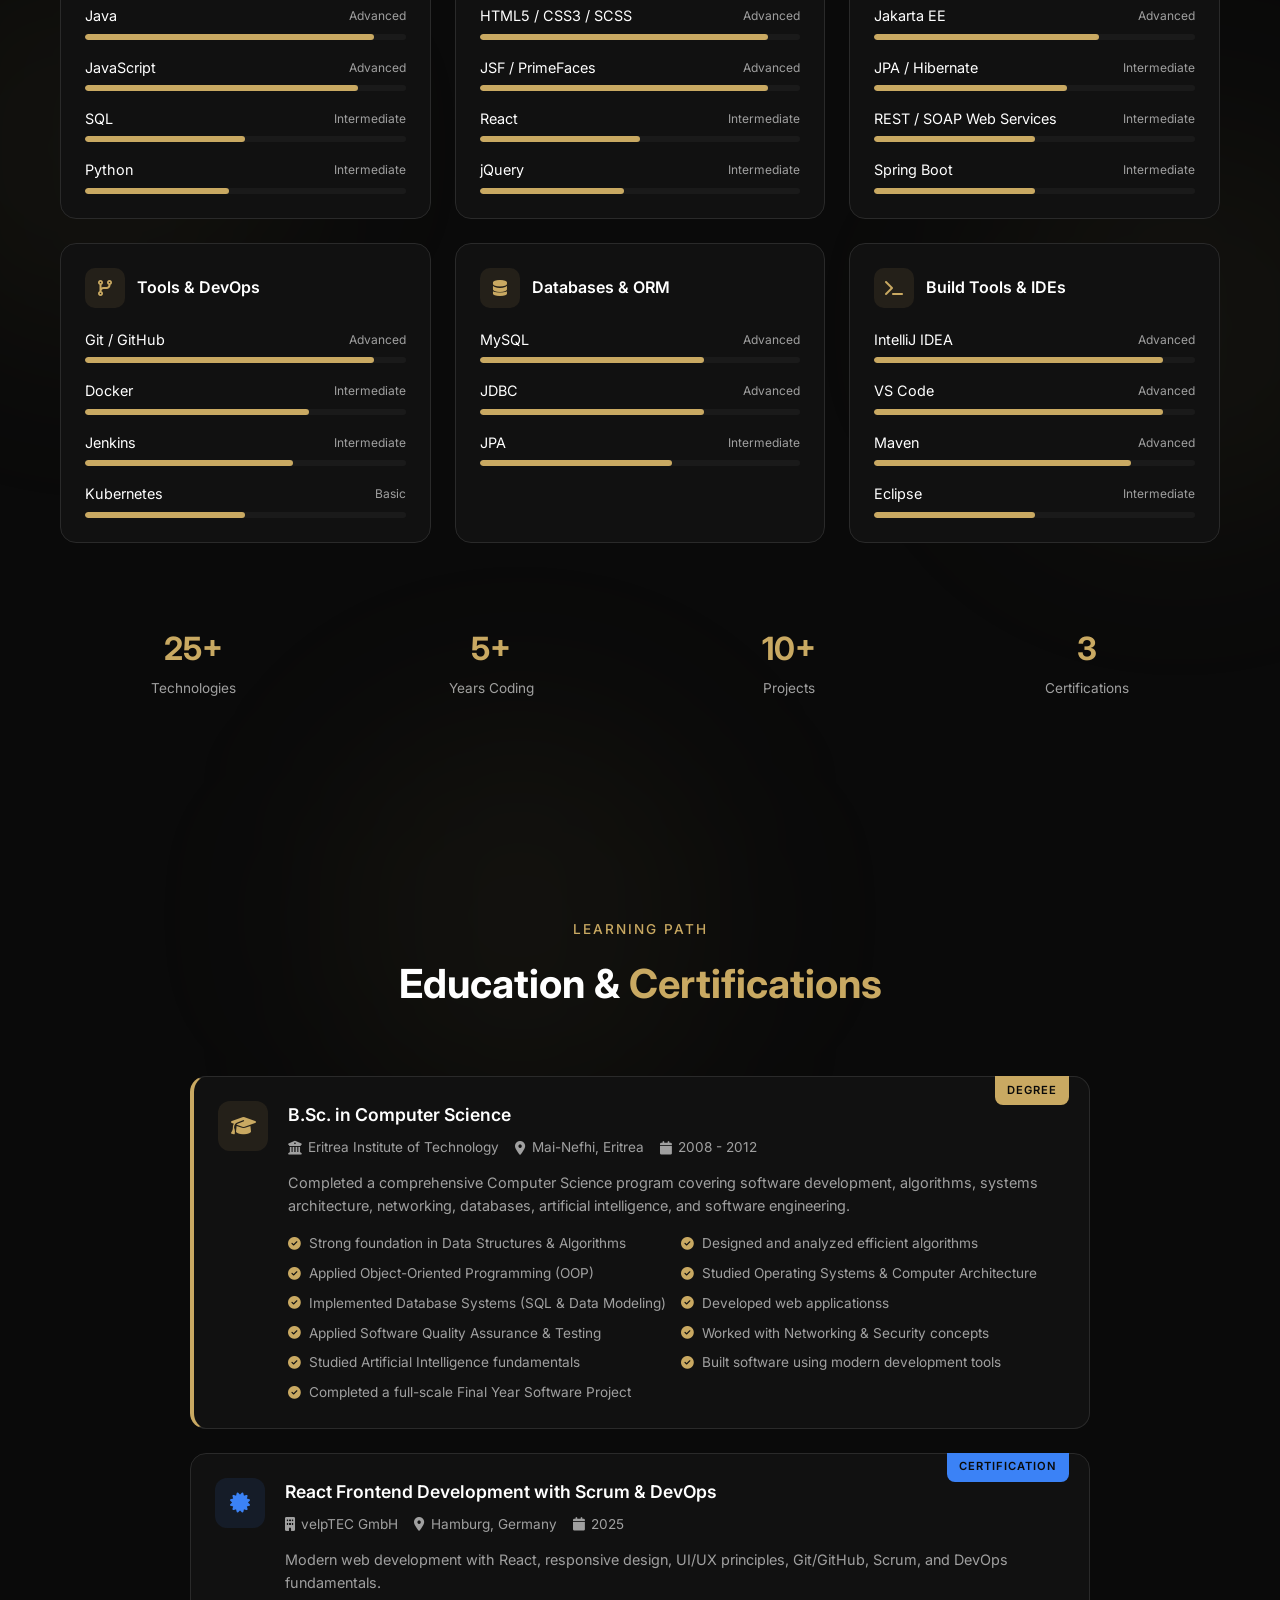
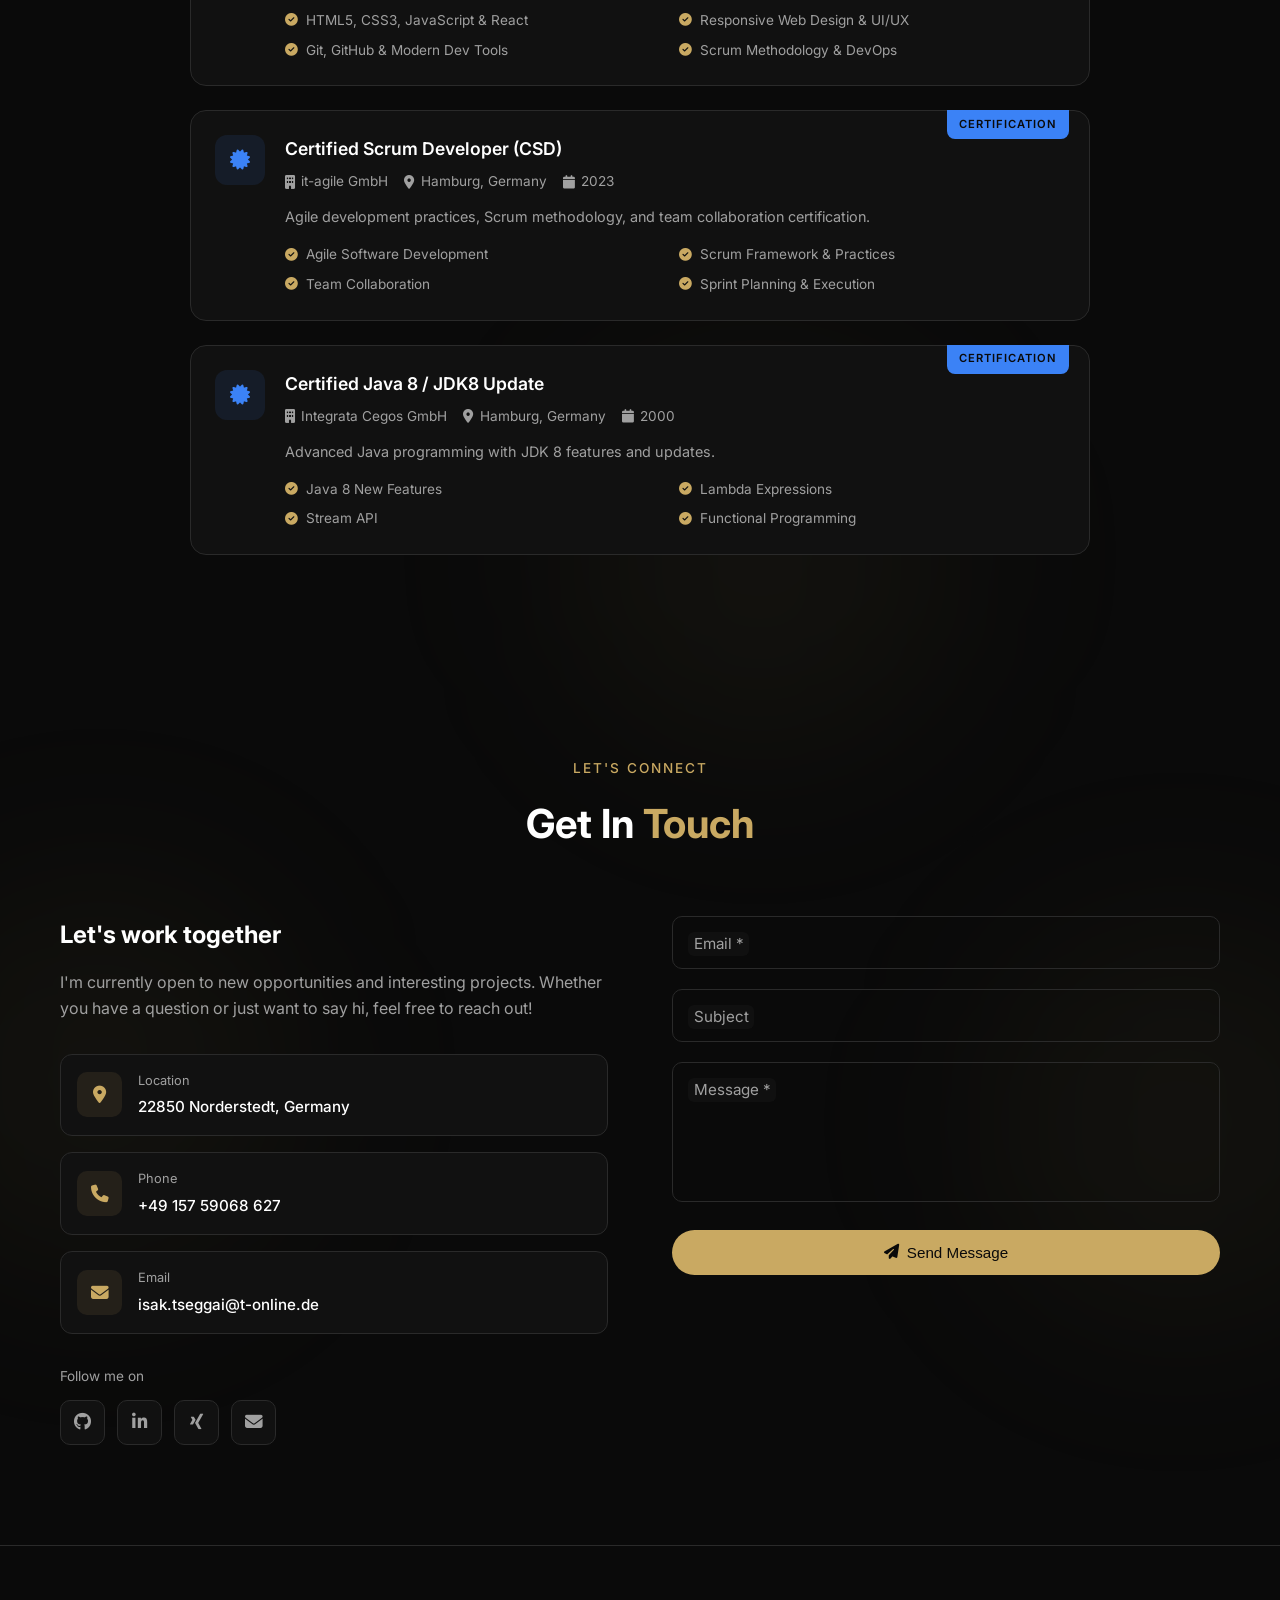
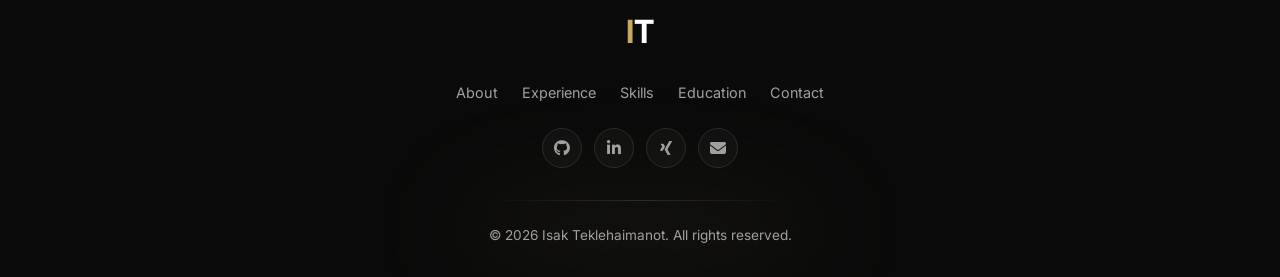
==== commit b8ecaa81: "adde favicon" ====
--- a/index.html
+++ b/index.html
@@ -7,6 +7,9 @@
     <title>Isak Teklehaimanot | Frontend & Java Developer</title>
     <meta name="description"
         content="Professional portfolio of Isak Teklehaimanot - Frontend Developer and Java Developer with 5+ years of experience">
+
+    <!-- Standard favicon -->
+    <link rel="icon" href="images/favicon.ico" sizes="any">
 
     <!-- Google Fonts -->
     <link rel="preconnect" href="https://fonts.googleapis.com">
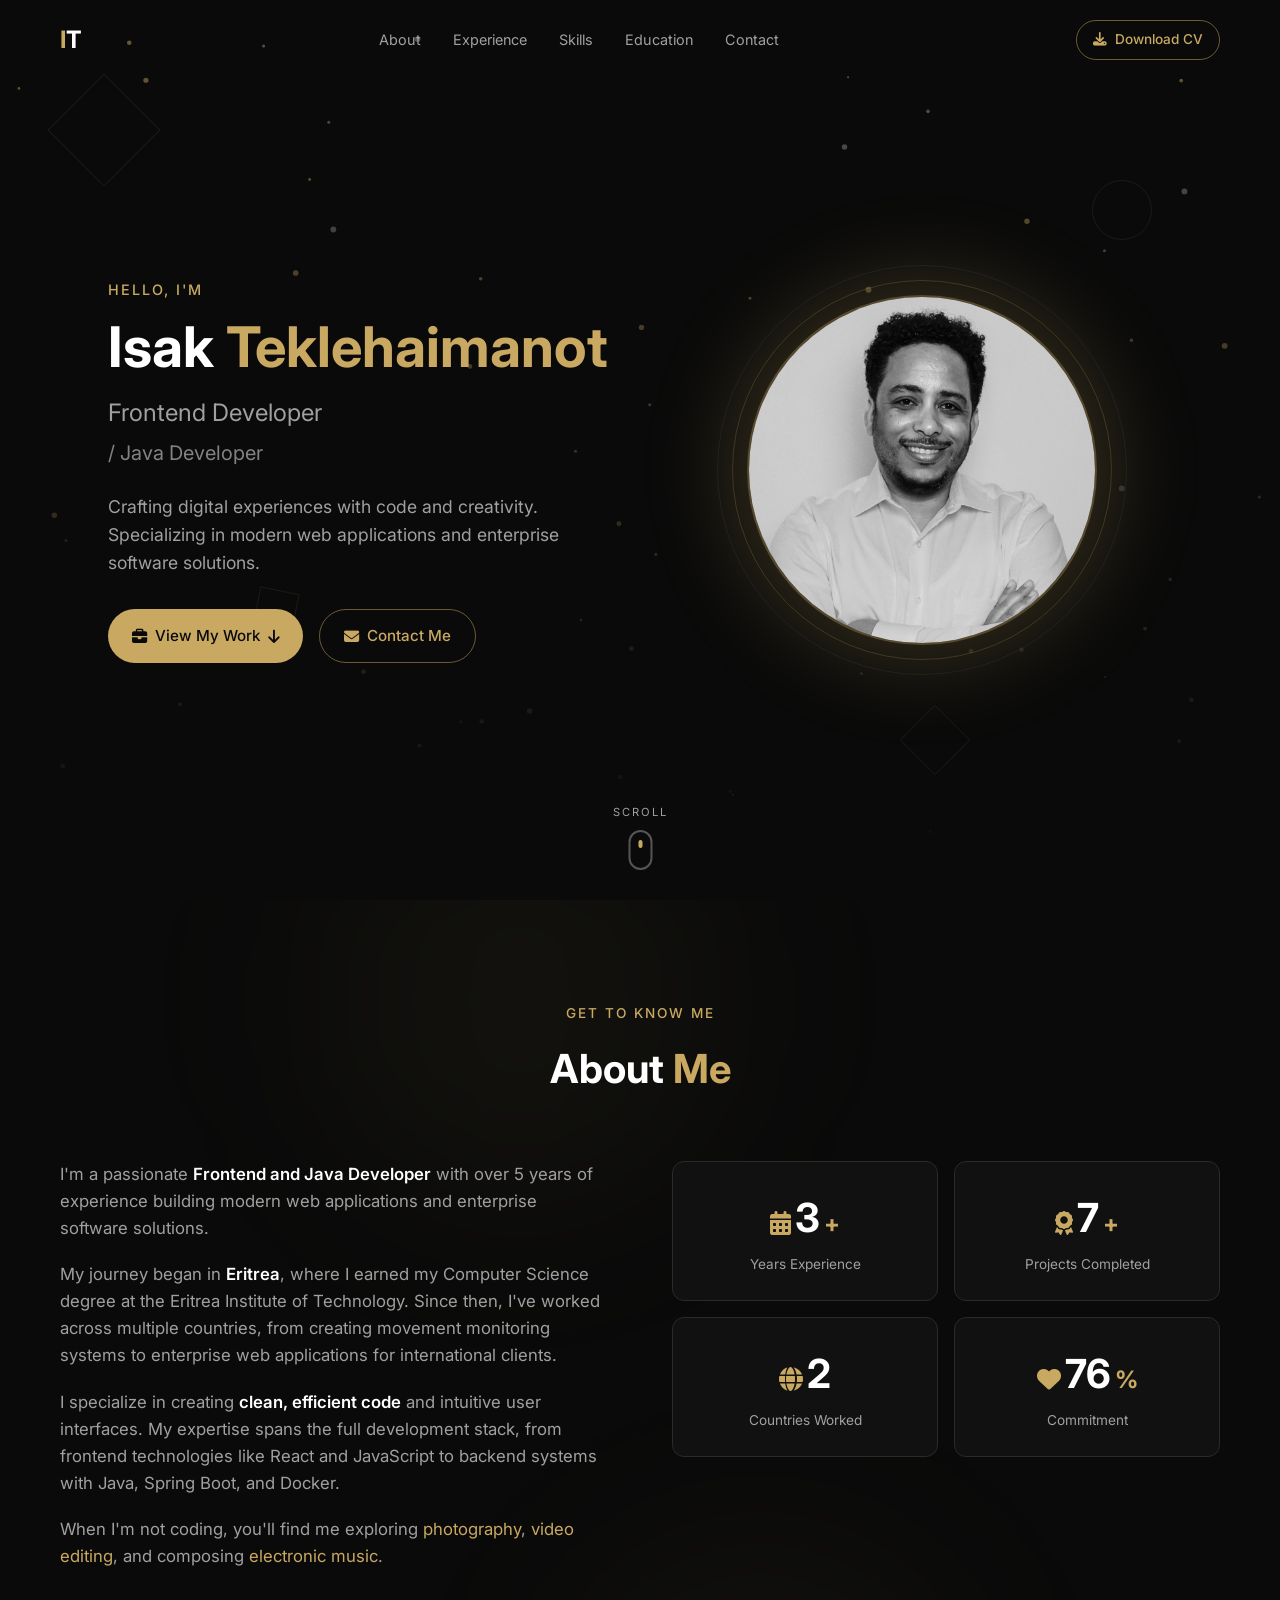
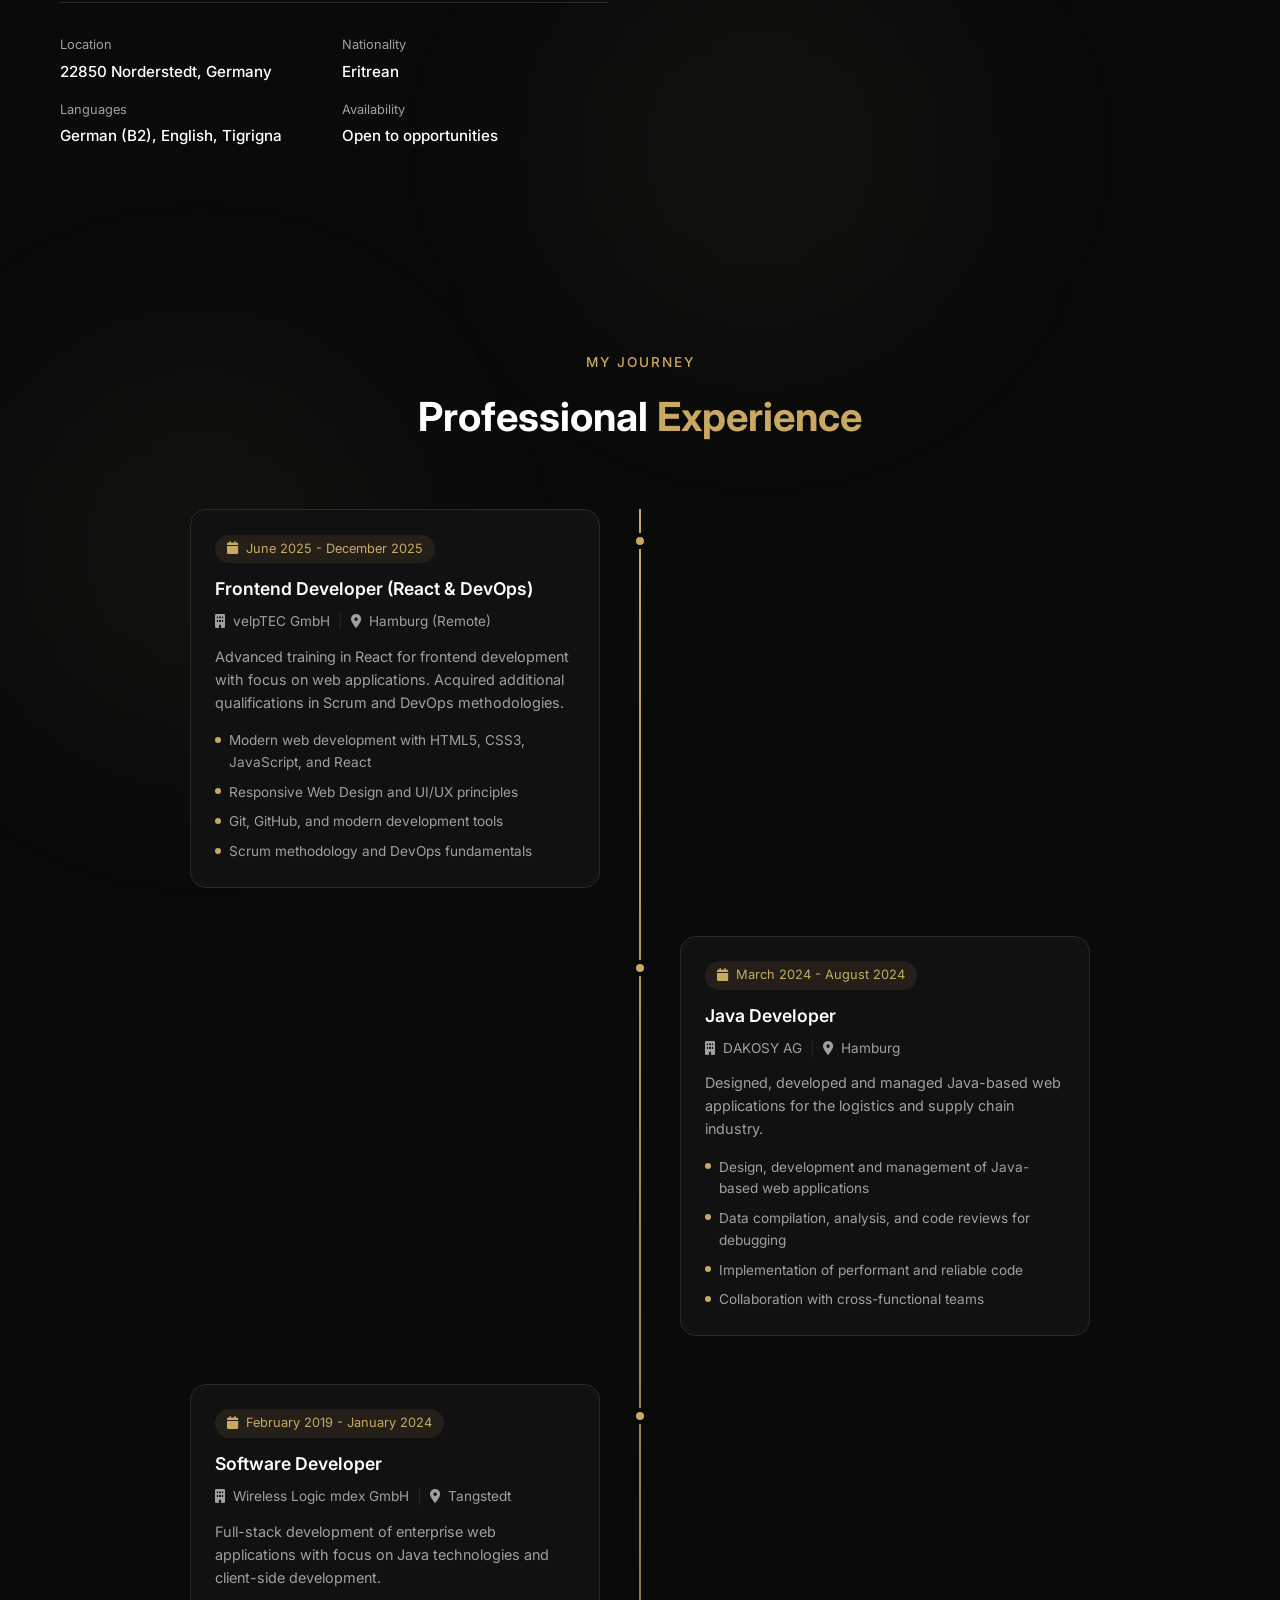
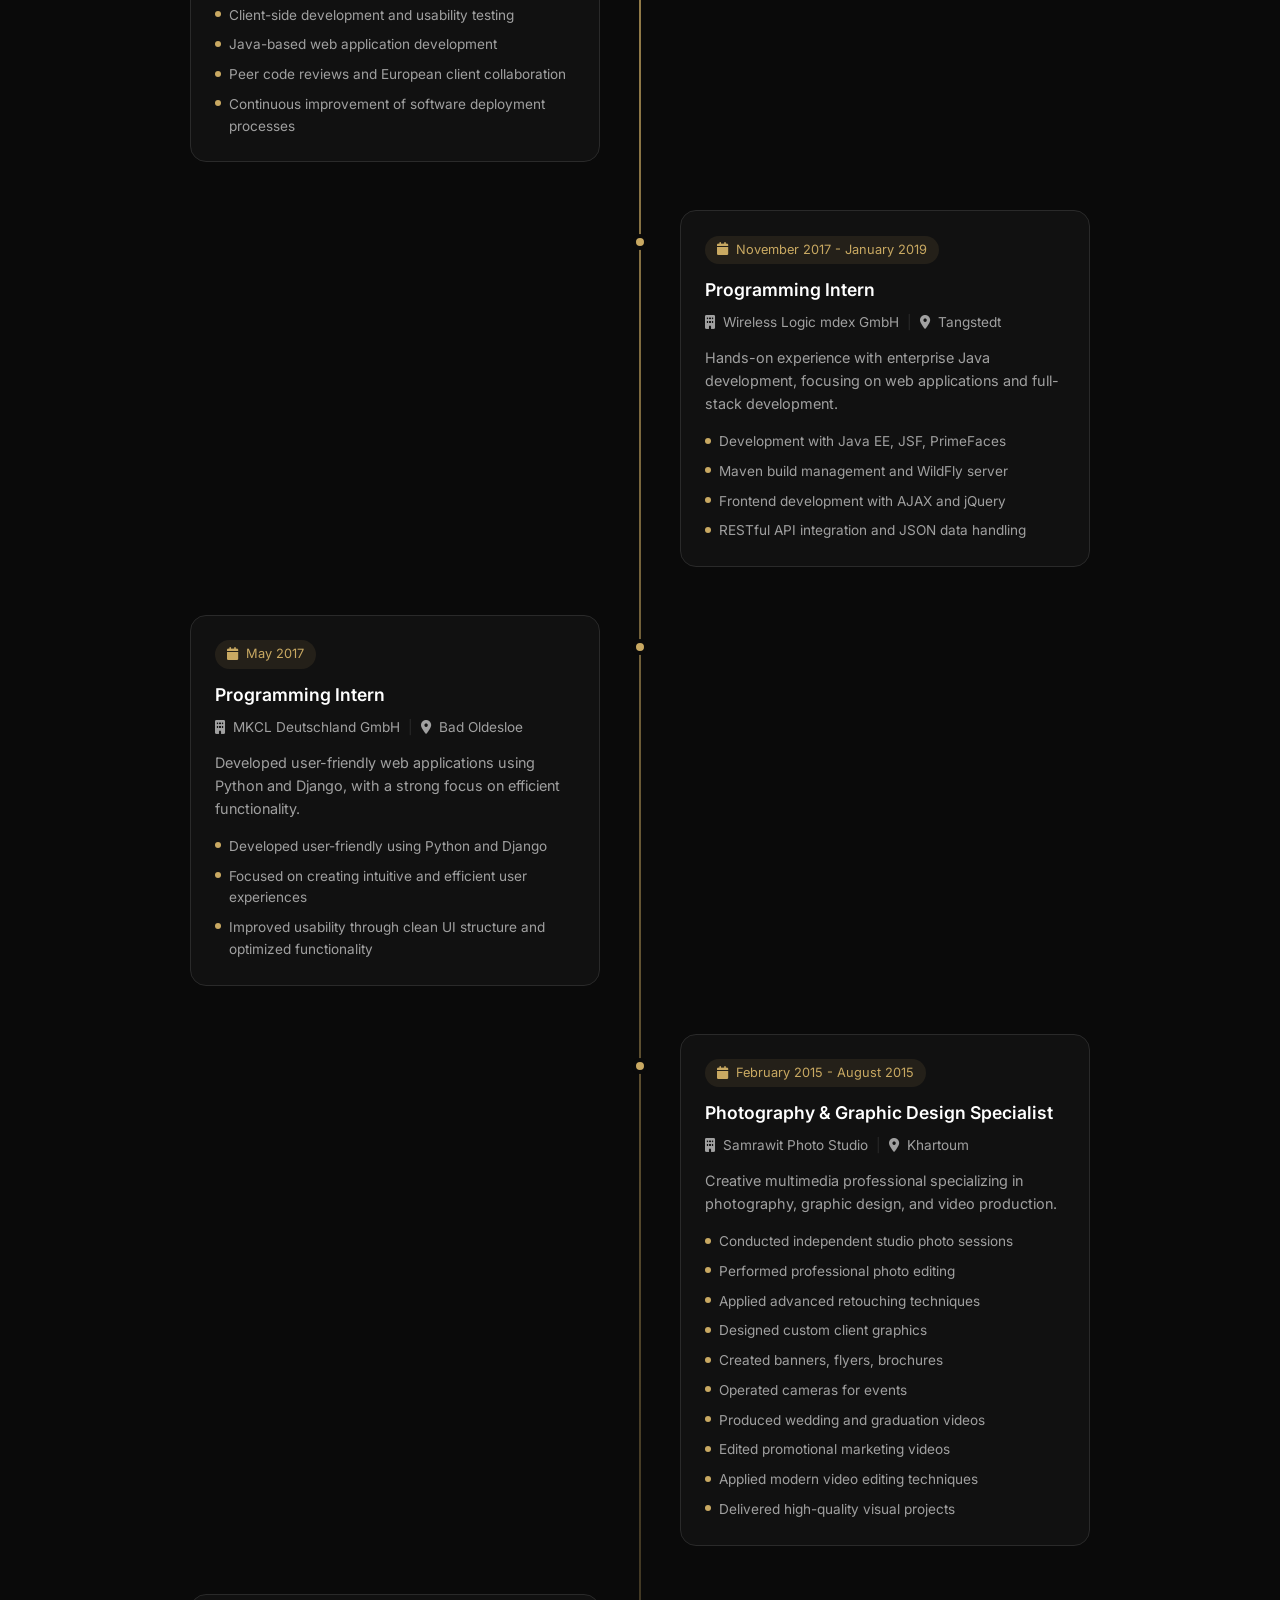
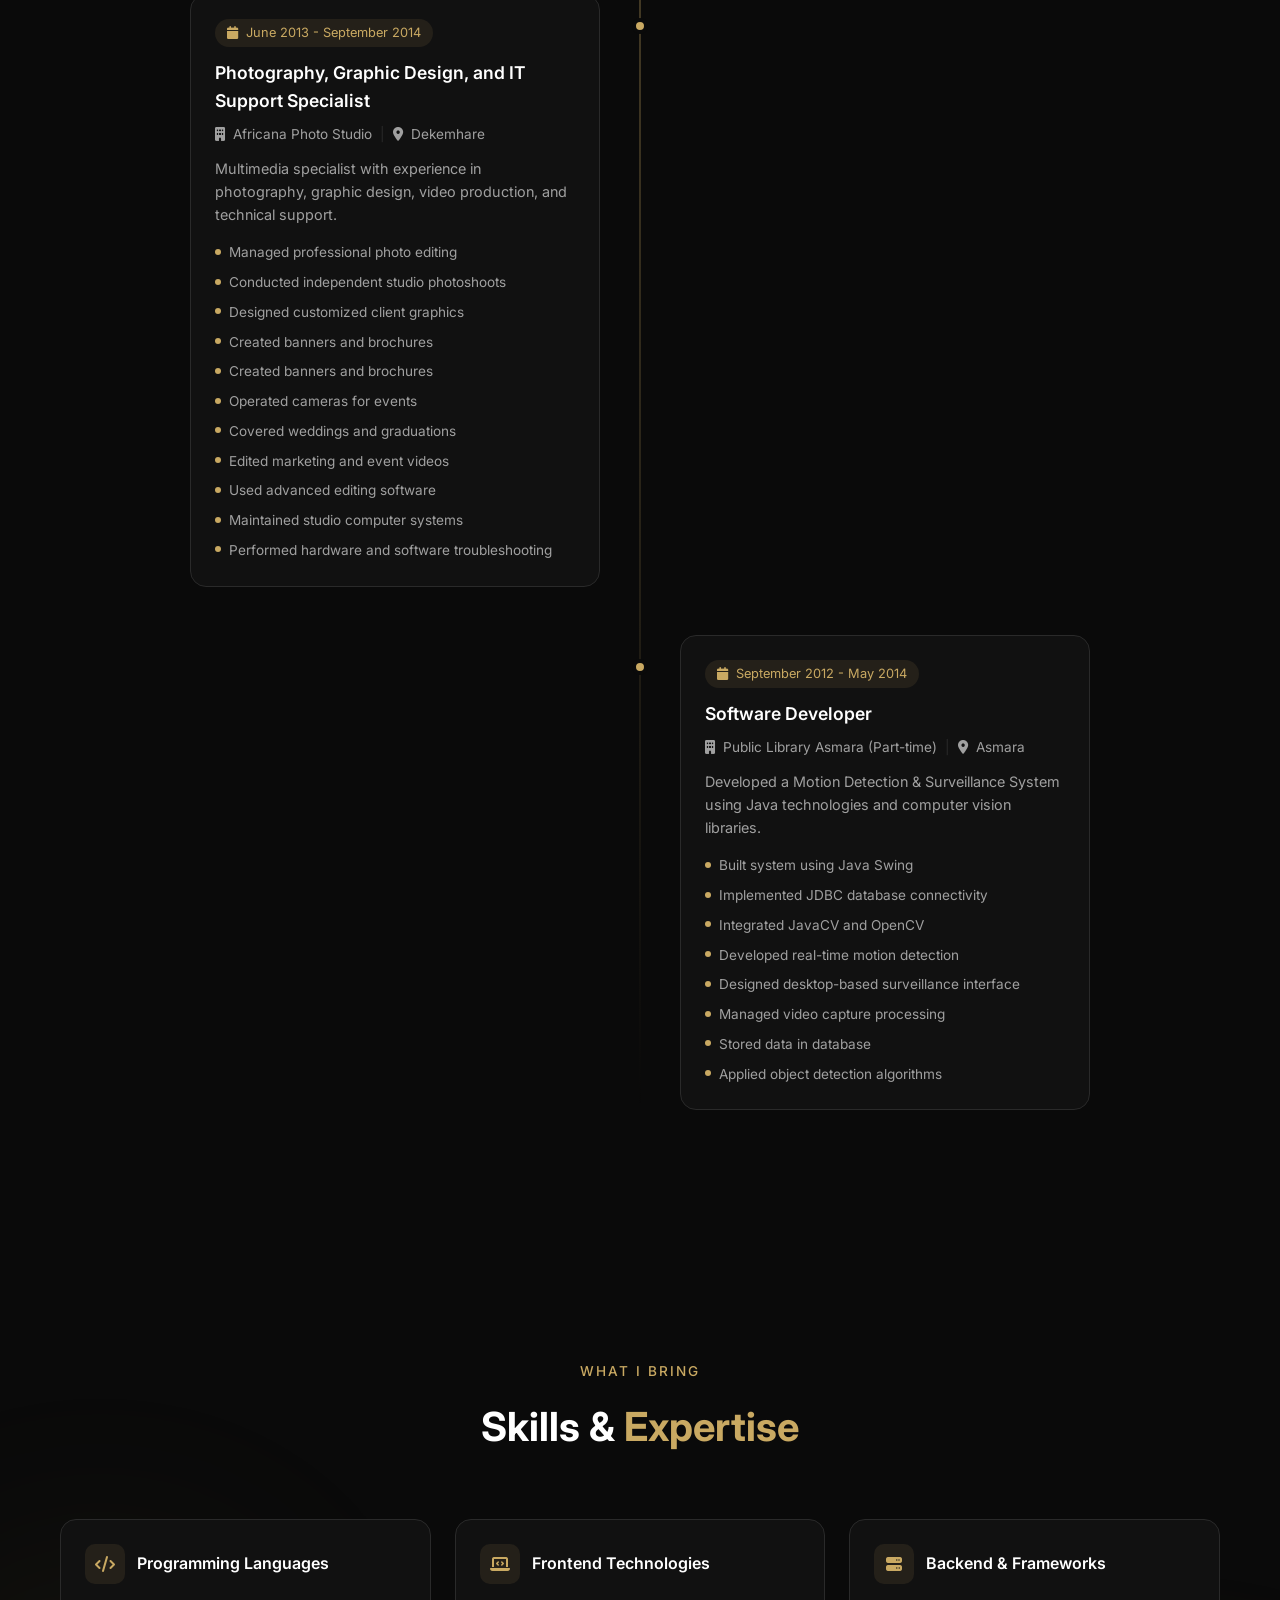
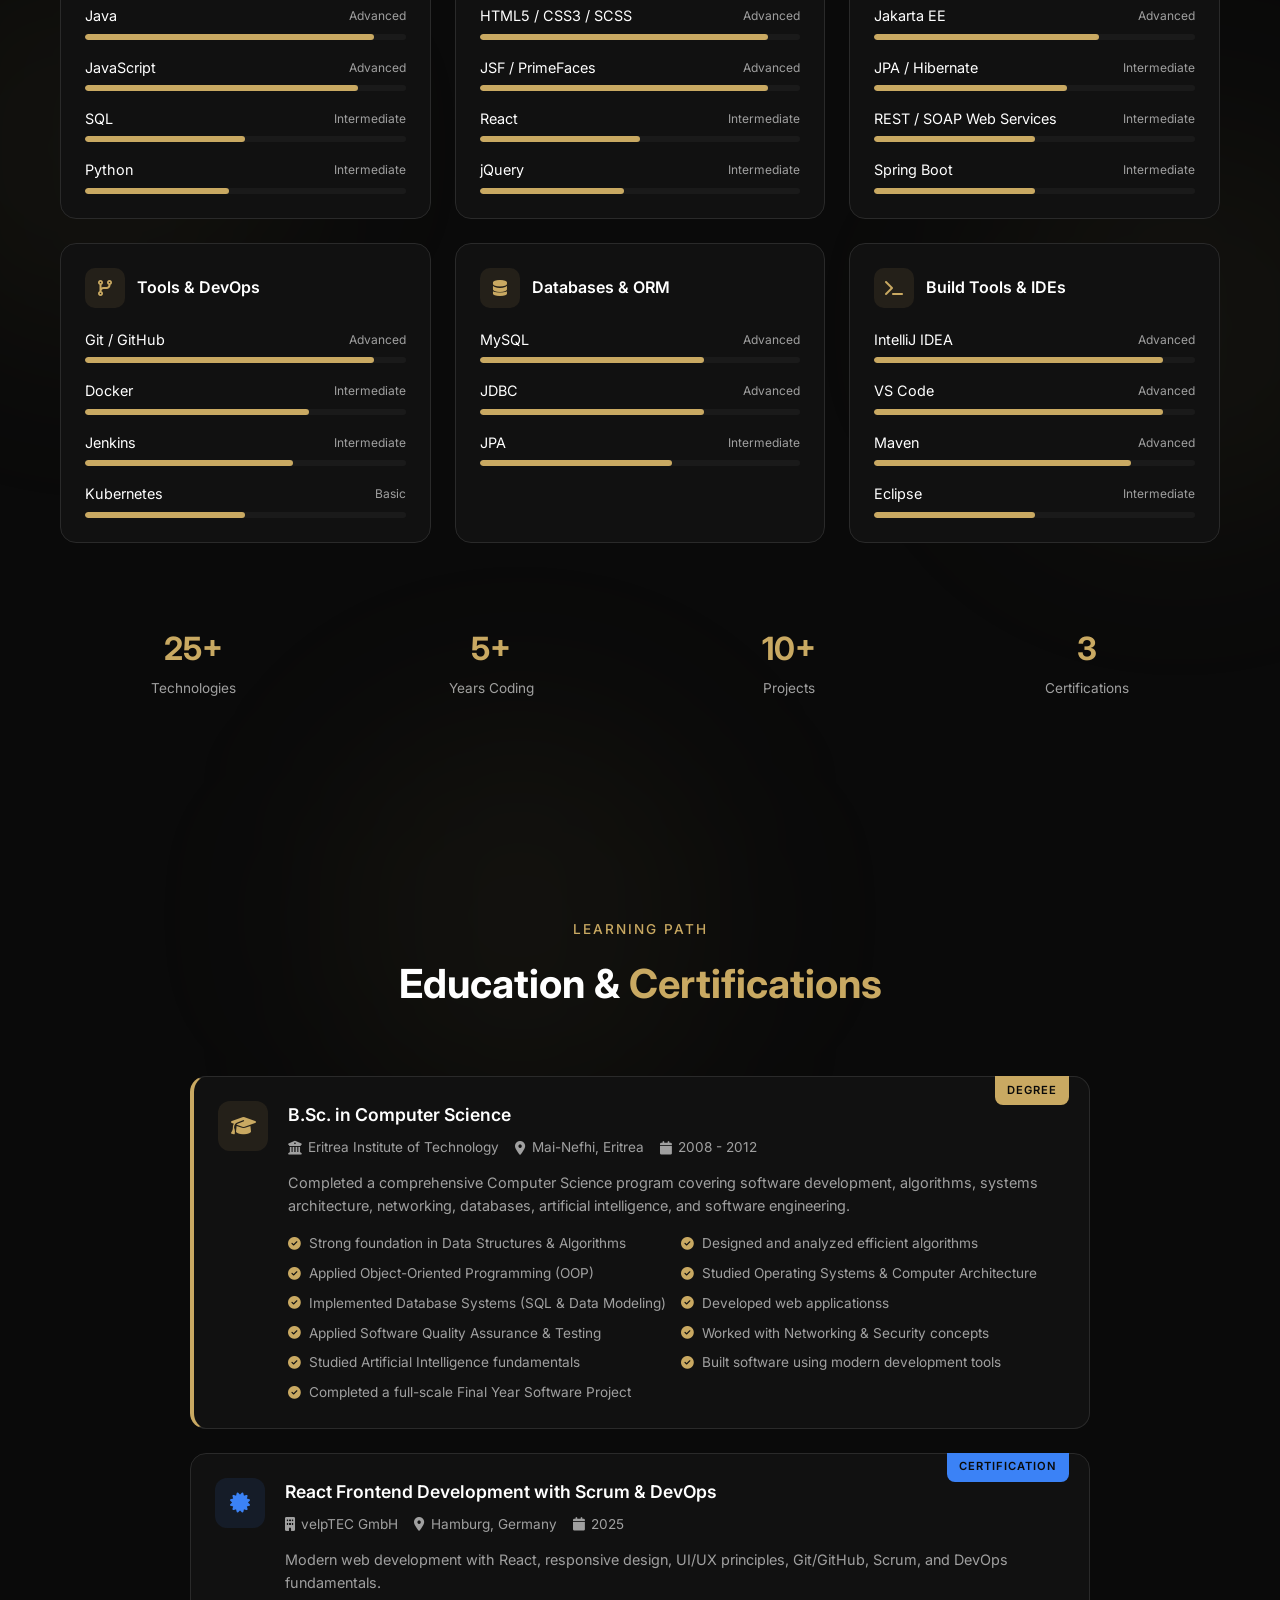
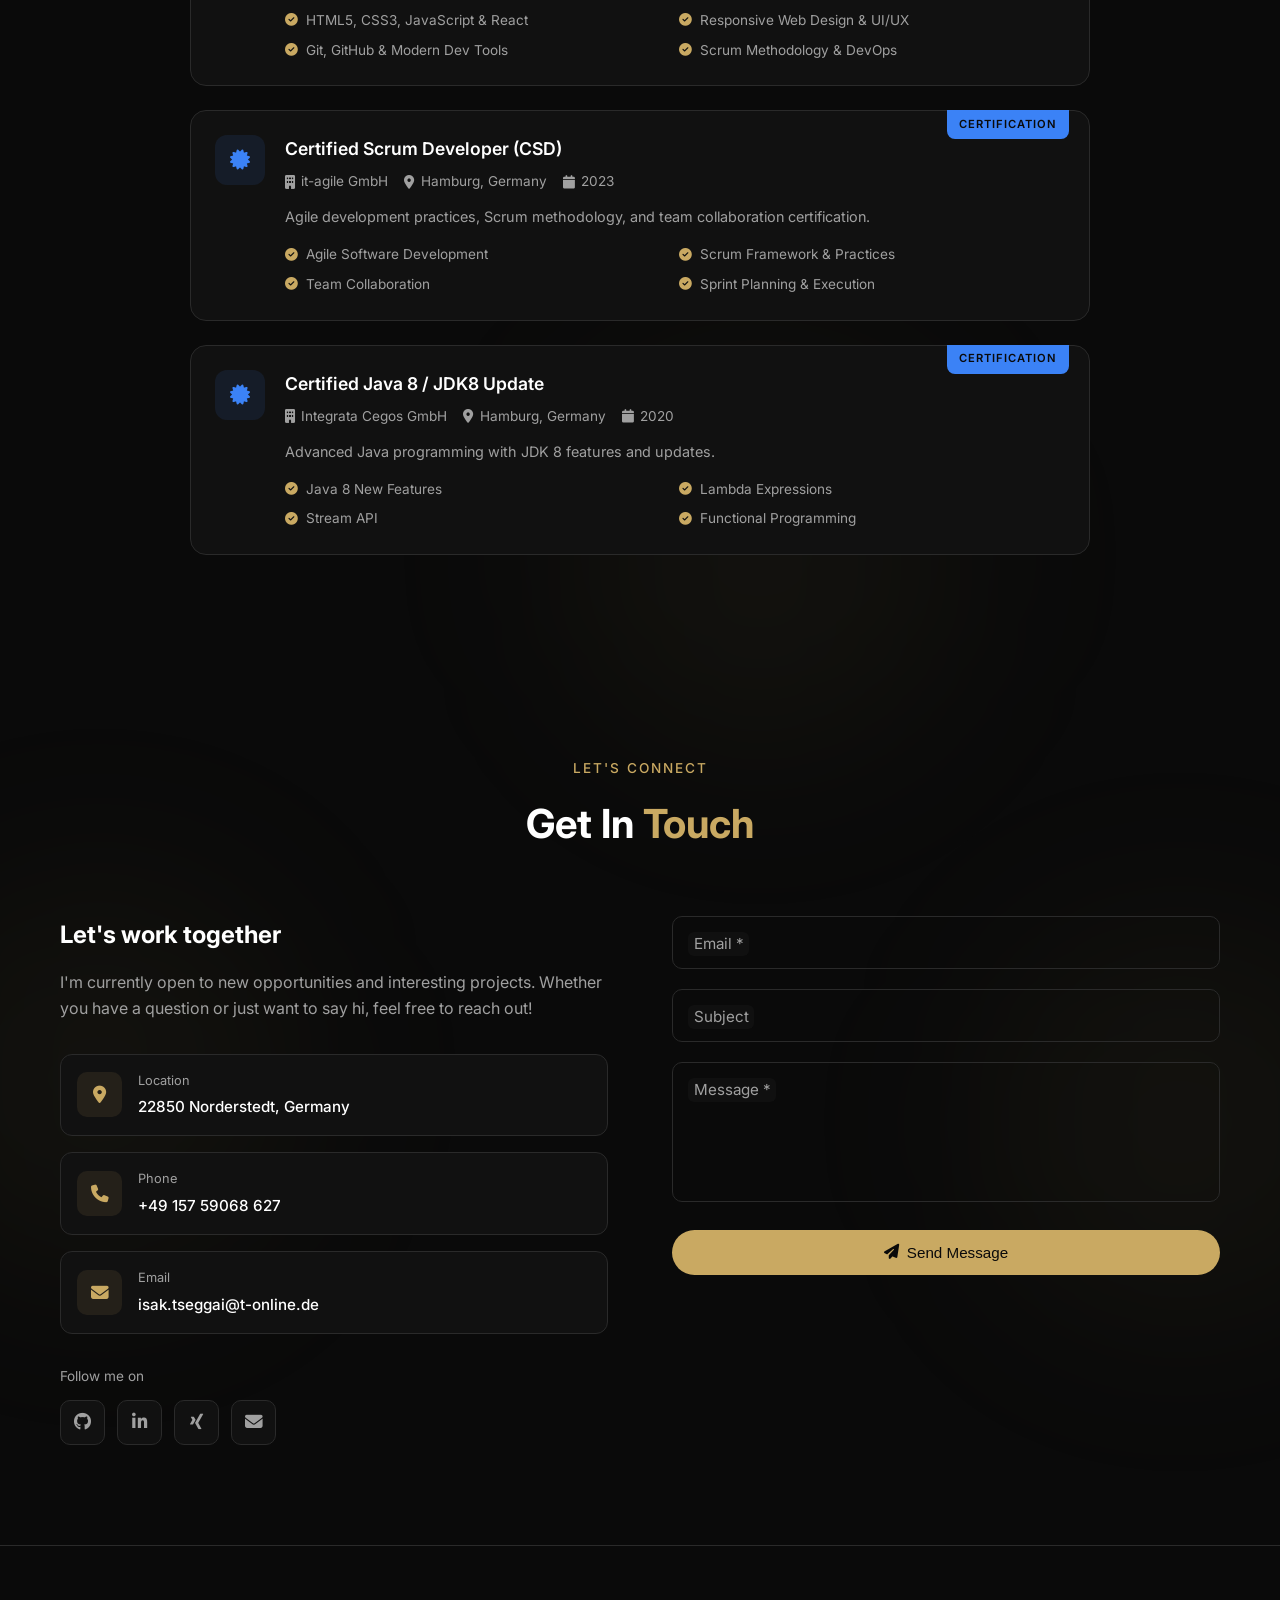
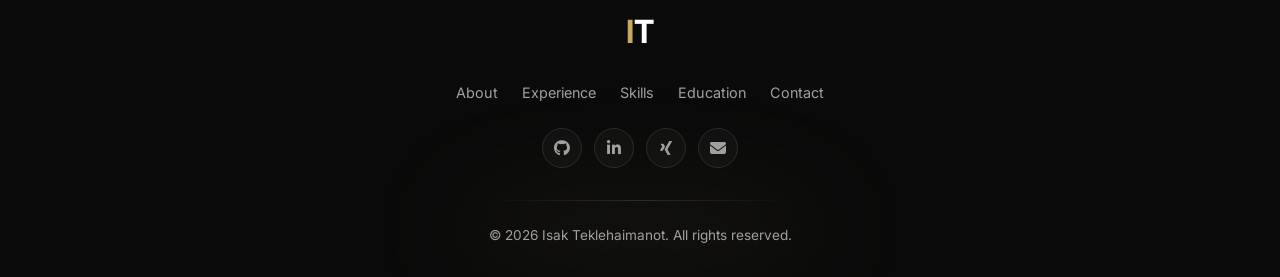
==== commit 84b48d20: "small bugfix date" ====
--- a/index.html
+++ b/index.html
@@ -869,7 +869,7 @@
                             <div class="card-meta">
                                 <span><i class="fas fa-building"></i> Integrata Cegos GmbH</span>
                                 <span><i class="fas fa-map-marker-alt"></i> Hamburg, Germany</span>
-                                <span><i class="fas fa-calendar"></i> 2000</span>
+                                <span><i class="fas fa-calendar"></i> 2020</span>
                             </div>
                             <p class="card-description">
                                 Advanced Java programming with JDK 8 features and updates.
